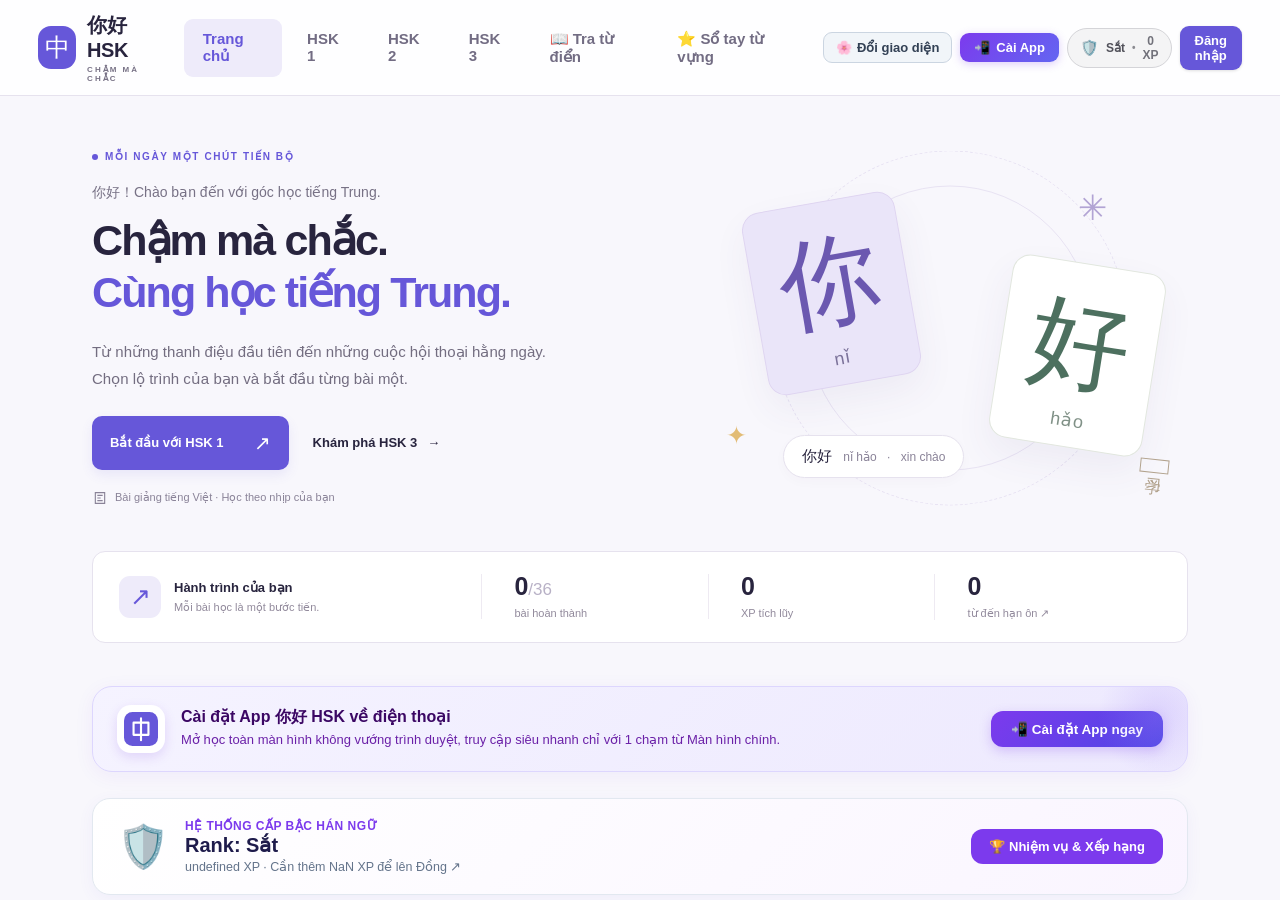
==== index.html @ b0d91645 "feat: seasonal event templates system with theme switcher and admin config" ====
<!doctype html>
<html lang="vi">
<head>
  <meta charset="utf-8">
  <meta name="viewport" content="width=device-width, initial-scale=1">
  <meta name="theme-color" content="#6657d9">
  <meta name="description" content="Góc tự học tiếng Trung với HSK 1, HSK 2 và HSK 3: bài giảng, flashcard, hội thoại, luyện tập và kiểm tra bằng tiếng Việt.">
  <meta property="og:type" content="website">
  <meta property="og:title" content="你好 HSK · Học tiếng Trung mỗi ngày">
  <meta property="og:description" content="Khóa học tiếng Trung HSK 1, HSK 2 và HSK 3: 36 bài học, flashcard SRS, hội thoại giáo trình và bài kiểm tra kèm giải thích.">
  <meta property="og:image" content="/favicon.svg">
  <meta name="twitter:card" content="summary_large_image">
  <title>你好 HSK · Học tiếng Trung mỗi ngày</title>
  <link rel="icon" href="favicon.svg" type="image/svg+xml">
  <link rel="manifest" href="manifest.json">
  <link rel="apple-touch-icon" href="favicon.svg">
  <meta name="apple-mobile-web-app-capable" content="yes">
  <meta name="apple-mobile-web-app-status-bar-style" content="black-translucent">
  <meta name="apple-mobile-web-app-title" content="你好 HSK">
  <link rel="stylesheet" href="site.css">
  <link rel="stylesheet" href="enhancements.css">
  <link rel="stylesheet" href="gamification.css">
  <link rel="stylesheet" href="speech-trainer.css">
  <link rel="stylesheet" href="typing-game.css">
  <link rel="stylesheet" href="skill-drills.css">
  <link rel="stylesheet" href="pwa-install.css">
  <link rel="stylesheet" href="theme-switcher.css">
  <script src="auth.js"></script>
  <script src="data-store.js"></script>
  <script src="theme-switcher.js"></script>
  <script src="dictionary.js"></script>
  <script src="chinese-audio.js"></script>
  <script src="hanzi-canvas.js"></script>
  <script src="gamification.js" defer></script>
  <script src="speech-trainer.js" defer></script>
  <script src="typing-game.js" defer></script>
  <script src="skill-drills.js" defer></script>
  <script src="srs-engine.js" defer></script>
  <script src="pwa-install.js" defer></script>
  <script src="learner-sync.js" defer></script>
  <script src="site.js" defer></script>
</head>
<body>
  <div id="siteAnnouncementBanner" style="background:#fef3c7; border-bottom:1px solid #fde68a; color:#92400e; font-size:13px; font-weight:600; padding:8px 16px; text-align:center;" hidden></div>
  <div class="shell">
    <header class="top">
      <a class="logo" href="#home" aria-label="你好 HSK — Trang chủ"><b lang="zh">中</b><span><strong>你好 HSK</strong><small>CHẬM MÀ CHẮC</small></span></a>
      <nav class="site-nav" id="dynamicNav" aria-label="Điều hướng chính">
        <a href="#home" data-route="home" class="active" aria-current="page">Trang chủ</a>
        <a href="#hsk1" data-route="hsk1">HSK 1</a>
        <a href="#hsk2" data-route="hsk2">HSK 2</a>
        <a href="#hsk3" data-route="hsk3">HSK 3</a>
        <a href="#dict" data-route="dict">📖 Tra từ điển</a>
        <a href="#notebook" data-route="notebook">⭐ Sổ tay</a>
        <a href="javascript:void(0)" onclick="window.HSKSpeechTrainer?.open()" title="Luyện phát âm câu mẫu bằng giọng nói AI">🎙️ Luyện nói</a>
        <a href="javascript:void(0)" onclick="window.HSKTypingGame?.open()" title="Thử thách gõ Pinyin ra chữ Hán trong 60 giây">⌨️ Gõ Pinyin</a>
        <a href="javascript:void(0)" onclick="window.HSKSkillDrills?.open()" title="Luyện theo chuyên đề ngữ pháp, bẫy thi và nghe hiểu">🎯 Chuyên đề</a>
      </nav>
      <div id="authHeaderSlot" style="display:flex; align-items:center; gap:8px;">
        <button type="button" id="themePickerBtn" class="theme-header-btn" onclick="window.HSKTheme?.openModal()" title="Đổi giao diện Mùa & Lễ hội"><span>🎨</span> <span>Đổi giao diện</span></button>
        <button type="button" id="pwaHeaderInstallBtn" class="pwa-header-btn" onclick="window.HSKPWA?.install()" title="Cài đặt App về điện thoại hoặc máy tính"><span>📲</span> <span>Cài App</span></button>
        <button type="button" id="headerRankBadge" class="header-rank-badge rank-iron" onclick="window.Gamification?.openRankModal()" title="Cấp bậc Rank & Nhiệm vụ hàng ngày">🛡️ Sắt · 0 XP</button>
        <button type="button" id="headerLoginBtn" style="background:#6657d9; color:#fff; border:0; padding:7px 14px; border-radius:9px; font-weight:700; font-size:13px; cursor:pointer;" onclick="window.HSKAuth?.openAuthModal()">Đăng nhập</button>
      </div>
    </header>
    <main class="view" id="main">
      <div id="home" class="home">
        <div class="home-inner">
          <section class="intro" aria-labelledby="homeTitle">
            <div class="intro-copy">
              <div class="eyebrow"><span></span> MỖI NGÀY MỘT CHÚT TIẾN BỘ</div>
              <p class="greeting" id="greeting">你好！Chào bạn đến với góc học tiếng Trung.</p>
              <h1 id="homeTitle">Chậm mà chắc.<br><em>Cùng học tiếng Trung.</em></h1>
              <p class="intro-description">Từ những thanh điệu đầu tiên đến những cuộc hội thoại hằng ngày. Chọn lộ trình của bạn và bắt đầu từng bài một.</p>
              <div class="intro-actions"><a class="primary-action" href="#hsk1" id="continueLink"><span id="continueText">Bắt đầu với HSK 1</span><span aria-hidden="true">↗</span></a><a class="text-action" href="#hsk3">Khám phá HSK 3 <span aria-hidden="true">→</span></a></div>
              <div class="intro-note"><svg width="16" height="16" viewBox="0 0 24 24" fill="none" stroke="currentColor" stroke-width="1.7" aria-hidden="true"><path d="M5 4h14v16H5zM8 8h8M8 12h5M8 16h8"/></svg> Bài giảng tiếng Việt · Học theo nhịp của bạn</div>
            </div>
            <div class="intro-art" aria-hidden="true">
              <span class="art-orbit orbit-one"></span><span class="art-orbit orbit-two"></span>
              <span class="art-spark spark-one">✳</span><span class="art-spark spark-two">✦</span>
              <div class="character-card card-ni"><span lang="zh">你</span><small>nǐ</small></div>
              <div class="character-card card-hao"><span lang="zh">好</span><small>hǎo</small></div>
              <div class="art-caption"><span>你好</span> nǐ hǎo <i>·</i> xin chào</div>
              <div class="art-seal" lang="zh">学习</div>
            </div>
          </section>
          <section class="journey" aria-label="Tiến độ học tập">
            <div class="journey-label"><span class="journey-icon" aria-hidden="true">↗</span><div><strong>Hành trình của bạn</strong><small>Mỗi bài học là một bước tiến.</small></div></div>
            <div class="journey-stat"><strong id="totalCompleted">0<span>/36</span></strong><small>bài hoàn thành</small></div>
            <div class="journey-stat"><strong id="totalXP">0</strong><small>XP tích lũy</small></div>
            <div class="journey-stat" style="cursor:pointer;" onclick="window.SRSEngine?.openReviewModal()" title="Bấm để mở flashcard ôn tập"><strong id="totalReview">0</strong><small>từ đến hạn ôn ↗</small></div>
          </section>
          <div class="pwa-home-banner" id="pwaHomeBanner">
            <div class="pwa-banner-left">
              <div class="pwa-app-icon">
                <img src="favicon.svg" alt="你好 HSK" width="34" height="34">
              </div>
              <div>
                <strong>Cài đặt App 你好 HSK về điện thoại</strong>
                <p>Mở học toàn màn hình không vướng trình duyệt, truy cập siêu nhanh chỉ với 1 chạm từ Màn hình chính.</p>
              </div>
            </div>
            <div class="pwa-banner-right">
              <button type="button" class="pwa-install-action-btn" onclick="window.HSKPWA?.install()">
                📲 Cài đặt App ngay
              </button>
            </div>
          </div>
          <div class="home-rank-card" onclick="window.Gamification?.openRankModal()" title="Xem chi tiết Cấp bậc Rank và Nhiệm vụ hàng ngày">
            <div style="display:flex; align-items:center; gap:16px;">
              <span id="homeRankIcon" style="font-size:42px;">🛡️</span>
              <div>
                <div style="font-size:12px; font-weight:800; color:#7c3aed; text-transform:uppercase; letter-spacing:0.5px;">HỆ THỐNG CẤP BẬC HÁN NGỮ</div>
                <strong id="homeRankName" style="font-size:20px; color:#1e1b4b; display:block;">Rank: Sắt</strong>
                <small id="homeRankSub" style="color:#64748b;">0 XP · Bấm để xem nhiệm vụ nhận thưởng và thăng hạng ↗</small>
              </div>
            </div>
            <button type="button" class="btn" style="background:#7c3aed; color:#fff; border:0; padding:10px 18px; border-radius:12px; font-weight:700; font-size:13px; white-space:nowrap;">
              🏆 Nhiệm vụ & Xếp hạng
            </button>
          </div>
          <div class="home-review-cta" id="homeReviewCTA">
            <div class="home-review-left">
              <span class="home-review-icon" aria-hidden="true">🔁</span>
              <div>
                <strong style="display:block; font-size:16px; color:#1a1e36;">Ôn tập ngắt quãng (SRS) hôm nay</strong>
                <small style="color:#626880;" id="homeReviewSubtitle">Luyện trí nhớ dài hạn với flashcard đến hạn của bạn.</small>
              </div>
            </div>
            <button type="button" class="home-review-btn" onclick="window.SRSEngine?.openReviewModal()">🎯 Bắt đầu ôn tập</button>
          </div>
          <section class="skills-hub" style="margin:24px 0 36px;">
            <div class="section-heading" style="margin-bottom:16px;">
              <div>
                <span class="section-kicker">RÈN LUYỆN ĐẶC BIỆT</span>
                <h2 style="font-size:22px; margin:4px 0 0;">Luyện kỹ năng thực chiến</h2>
              </div>
            </div>
            <div style="display:grid; grid-template-columns:repeat(auto-fit, minmax(240px, 1fr)); gap:14px;">
              <div class="drill-cat-card" onclick="window.HSKSpeechTrainer?.open()" style="border-top:4px solid #dc2626;">
                <div style="font-size:28px; margin-bottom:8px;">🎙️</div>
                <strong style="font-size:16px;">Luyện nói AI & Shadowing</strong>
                <p style="font-size:13px; color:#64748b; margin-top:4px;">Thu âm giọng nói, chấm điểm phát âm chuẩn xác từng chữ Hán và thanh điệu.</p>
                <span style="display:inline-block; margin-top:12px; font-size:12px; font-weight:800; color:#dc2626;">Bắt đầu nói →</span>
              </div>
              <div class="drill-cat-card" onclick="window.HSKTypingGame?.open()" style="border-top:4px solid #d97706;">
                <div style="font-size:28px; margin-bottom:8px;">⌨️</div>
                <strong style="font-size:16px;">Thử thách gõ Pinyin (60s)</strong>
                <p style="font-size:13px; color:#64748b; margin-top:4px;">Rèn phản xạ gõ bàn phím Hán ngữ tốc độ cao, tính WPM và chuỗi đúng.</p>
                <span style="display:inline-block; margin-top:12px; font-size:12px; font-weight:800; color:#d97706;">Chơi ngay →</span>
              </div>
              <div class="drill-cat-card" onclick="window.HSKSkillDrills?.open()" style="border-top:4px solid #2563eb;">
                <div style="font-size:28px; margin-bottom:8px;">🎯</div>
                <strong style="font-size:16px;">Luyện theo Chuyên đề HSK</strong>
                <p style="font-size:13px; color:#64748b; margin-top:4px;">Chuyên đề câu chữ 把, chữ 被, so sánh 比, phân biệt từ dễ nhầm và luyện nghe.</p>
                <span style="display:inline-block; margin-top:12px; font-size:12px; font-weight:800; color:#2563eb;">Luyện chuyên đề →</span>
              </div>
            </div>
          </section>
          <section class="courses" aria-labelledby="coursesTitle">
            <div class="section-heading"><div><span class="section-kicker">LỘ TRÌNH HỌC TẬP</span><h2 id="coursesTitle">Hôm nay, bạn muốn học gì?</h2></div><span class="course-count">3 cấp độ · 36 bài học</span></div>
            <div class="course-grid">
              <article class="course-card course-one">
                <div class="course-top"><span class="level-tag">NỀN TẢNG · BEGINNER</span><span class="course-number" aria-hidden="true">01</span></div>
                <h3>HSK 1 <span lang="zh">起步</span></h3>
                <p>Làm quen với Pinyin, thanh điệu, từ vựng cơ bản và những câu giao tiếp đầu tiên.</p>
                <div class="course-meta"><span>12 bài học</span><span>Flashcard & hội thoại</span></div>
                <div class="course-progress-label"><span id="hsk1ProgressText">0/12 bài hoàn thành</span><b id="hsk1Percent">0%</b></div>
                <div class="course-progress" role="progressbar" aria-label="Tiến độ HSK 1" aria-valuemin="0" aria-valuemax="100" aria-valuenow="0" id="hsk1Progress"><span></span></div>
                <a href="#hsk1" class="course-link"><span id="hsk1Action">Bắt đầu HSK 1</span><span aria-hidden="true">→</span></a>
                <button type="button" class="course-exam-cta" onclick="localStorage.setItem('hskOpenExam', 'hsk1'); location.hash='#hsk1';">🎓 Đề thi thử HSK 1 (20 câu · 200đ)</button>
              </article>
              <article class="course-card course-two">
                <div class="course-top"><span class="level-tag">TIẾP NỐI · ELEMENTARY</span><span class="course-number" aria-hidden="true">02</span></div>
                <h3>HSK 2 <span lang="zh">进步</span></h3>
                <p>Mở rộng cách diễn đạt, luyện ngữ pháp và tự tin hơn trong các tình huống hằng ngày.</p>
                <div class="course-meta"><span>12 bài học</span><span>Luyện tập & mini test</span></div>
                <div class="course-progress-label"><span id="hsk2ProgressText">0/12 bài hoàn thành</span><b id="hsk2Percent">0%</b></div>
                <div class="course-progress" role="progressbar" aria-label="Tiến độ HSK 2" aria-valuemin="0" aria-valuemax="100" aria-valuenow="0" id="hsk2Progress"><span></span></div>
                <a href="#hsk2" class="course-link"><span id="hsk2Action">Bắt đầu HSK 2</span><span aria-hidden="true">→</span></a>
                <button type="button" class="course-exam-cta" onclick="localStorage.setItem('hskOpenExam', 'hsk2'); location.hash='#hsk2';">🎓 Đề thi thử HSK 2 (20 câu · 200đ)</button>
              </article>
              <article class="course-card course-three">
                <div class="course-top"><span class="level-tag">MỞ RỘNG · INTERMEDIATE</span><span class="course-number" aria-hidden="true">03</span></div>
                <h3>HSK 3 <span lang="zh">成长</span></h3>
                <p>Kết nối ý tưởng, kể lại trải nghiệm và mở rộng hội thoại qua những chủ đề gần gũi trong cuộc sống.</p>
                <div class="course-meta"><span>12 bài học</span><span>Từ vựng & ngữ pháp</span></div>
                <div class="course-progress-label"><span id="hsk3ProgressText">0/12 bài hoàn thành</span><b id="hsk3Percent">0%</b></div>
                <div class="course-progress" role="progressbar" aria-label="Tiến độ HSK 3" aria-valuemin="0" aria-valuemax="100" aria-valuenow="0" id="hsk3Progress"><span></span></div>
                <a href="#hsk3" class="course-link"><span id="hsk3Action">Bắt đầu HSK 3</span><span aria-hidden="true">→</span></a>
                <button type="button" class="course-exam-cta" onclick="localStorage.setItem('hskOpenExam', 'hsk3'); location.hash='#hsk3';">🎓 Đề thi thử HSK 3 (20 câu · 300đ)</button>
              </article>
            </div>
          </section>
          <section class="method" aria-labelledby="methodTitle"><h2 id="methodTitle">Một nhịp học dễ duy trì</h2><div class="method-grid"><div><span>01</span><p><strong>Hiểu bài</strong><small>Đọc bài giảng, xem ví dụ và nghe từ vựng.</small></p></div><div><span>02</span><p><strong>Thử sức</strong><small>Lật flashcard, ghép từ và luyện hội thoại.</small></p></div><div><span>03</span><p><strong>Ghi nhớ</strong><small>Đạt từ 85% để qua bài. Ôn lại sau 1–3–7 ngày.</small></p></div></div></section>
          <footer><span><b lang="zh">你好</b> Học một chút, tiến xa hơn.</span><span data-sync-status>Đang kết nối lớp học…</span></footer>
        </div>
      </div>
      <section id="courseView" class="course-view" hidden aria-label="Nội dung khóa học">
        <iframe id="frame-hsk1" class="frame" title="HSK 1 — Bài giảng và luyện tập" hidden></iframe>
        <iframe id="frame-hsk2" class="frame" title="HSK 2 — Bài giảng và luyện tập" hidden></iframe>
        <iframe id="frame-hsk3" class="frame" title="HSK 3 — Bài giảng và luyện tập" loading="lazy" hidden></iframe>
      </section>
      <section id="dictView" class="course-view" hidden aria-label="Tra cứu từ điển"></section>
      <section id="notebookView" class="course-view" hidden aria-label="Sổ tay từ vựng"></section>
    </main>
  </div>
</body>
</html>
---- site.css ----
:root{--purple:#6657d9;--ink:#28243e;--muted:#777185;--line:#e6e2ee;--paper:#f8f7fc;--purple-light:#eeebfa;--green:#52776b;--teal:#277c89}
*{box-sizing:border-box}html,body{margin:0;height:100%;font-family:Inter,"Segoe UI",Arial,sans-serif;color:var(--ink);background:var(--paper)}body{font-size:15px}a{color:inherit;text-decoration:none}button,a{-webkit-tap-highlight-color:transparent}a:focus-visible,button:focus-visible{outline:3px solid #ada3ef;outline-offset:5px;border-radius:6px}[hidden]{display:none!important}.shell{height:100%;height:100dvh;display:flex;flex-direction:column}.top{min-height:80px;background:#ffffffed;border-bottom:1px solid var(--line);display:flex;align-items:center;gap:40px;padding:12px 38px;flex-shrink:0}.logo{display:flex;align-items:center;gap:11px}.logo>b{background:var(--purple);color:#fff;border-radius:13px;width:43px;height:43px;display:grid;place-items:center;font-size:25px;font-family:STKaiti,KaiTi,serif;font-weight:500}.logo>span{display:flex;flex-direction:column;gap:3px}.logo strong{font-size:20px;letter-spacing:-.5px}.logo small{font-size:8px;letter-spacing:2px;font-weight:700;color:var(--muted)}.site-nav{display:flex;gap:6px;margin:auto}.site-nav a{font-weight:600;color:#726c83;padding:11px 19px;border-radius:9px;transition:background .15s,color .15s}.site-nav a:hover{background:#f5f3fb;color:var(--purple)}.site-nav a.active{background:var(--purple-light);color:var(--purple)}.profile{display:flex;align-items:center;gap:8px;max-width:230px;font-size:12px;color:var(--muted)}#profileLabel{overflow:hidden;text-overflow:ellipsis;white-space:nowrap}.profile-dot{width:7px;height:7px;border-radius:50%;background:#85a696;flex-shrink:0}.view{position:relative;flex:1;min-height:0}.home{height:100%;overflow:auto}.home-inner{max-width:1160px;padding:0 32px;margin:auto}.intro{display:grid;grid-template-columns:1.25fr 1fr;gap:24px;align-items:center;padding:55px 0 45px;min-height:410px}.eyebrow{font-size:10px;color:var(--purple);font-weight:700;letter-spacing:1.6px;display:flex;align-items:center;gap:7px}.eyebrow>span{width:6px;height:6px;border-radius:100%;background:var(--purple)}.greeting{font-size:14px;color:var(--muted);margin:22px 0 12px}.intro h1{font-size:43px;font-weight:750;line-height:1.22;letter-spacing:-1.9px;margin:0 0 19px}.intro h1 em{font-style:normal;color:var(--purple)}.intro-description{color:#736d80;line-height:1.8;font-size:15px;max-width:470px;margin:0 0 24px}.intro-actions{display:flex;align-items:center;gap:24px}.primary-action{display:flex;align-items:center;gap:30px;background:var(--purple);color:white;font-size:13px;font-weight:650;padding:15px 18px;border-radius:10px;box-shadow:0 5px 12px #6657d91a;transition:background .15s,transform .15s}.primary-action:hover{background:#5849c8;transform:translateY(-1px)}.primary-action>span:last-child{font-size:20px;font-weight:400}.text-action{font-size:13px;font-weight:650;display:flex;gap:10px;align-items:center}.text-action:hover{color:var(--purple)}.intro-note{display:flex;align-items:center;gap:7px;margin-top:20px;font-size:11px;color:#8a8398}.intro-art{position:relative;height:310px;isolation:isolate}.art-orbit{position:absolute;border:1px solid #e8e3f3;border-radius:50%;z-index:-1;left:50%;top:50%;transform:translate(-50%,-50%)}.orbit-one{width:285px;height:285px}.orbit-two{width:355px;height:355px;border-style:dashed}.character-card{position:absolute;border-radius:18px;display:flex;align-items:center;justify-content:center;flex-direction:column;width:155px;height:185px;box-shadow:0 16px 36px #4d3d7a10}.character-card>span{font-family:STKaiti,KaiTi,"Noto Serif CJK SC",serif;font-size:100px;font-weight:400;line-height:1.3}.character-card small{font-size:18px;color:#7b729a;letter-spacing:1px}.card-ni{background:#eae5f9;left:9%;top:28px;transform:rotate(-10deg);color:#6b58b0;border:1px solid #dfd5f1}.card-hao{background:#fff;right:7%;top:90px;transform:rotate(9deg);color:#4d705f;border:1px solid #e2e7df}.card-hao small{color:#809187}.art-caption{position:absolute;bottom:5px;left:15%;background:#fff;border:1px solid var(--line);padding:11px 18px;border-radius:30px;font-size:12px;color:#8a8398;box-shadow:0 4px 12px #46345a06}.art-caption span{font-size:15px;color:var(--ink);margin-right:8px}.art-caption i{font-style:normal;margin:0 7px}.art-spark{position:absolute;color:#b2a4d4}.spark-one{right:17%;top:15px;font-size:35px}.spark-two{left:3%;bottom:33px;font-size:25px;color:#e2bc76}.art-seal{position:absolute;right:4%;bottom:10px;border:1px solid #b2a28d;color:#b2a28d;writing-mode:vertical-rl;font-size:16px;padding:6px 3px;font-family:STKaiti,KaiTi,serif;transform:rotate(6deg)}.journey{border:1px solid var(--line);background:#fff;border-radius:13px;display:grid;grid-template-columns:1.6fr 1fr 1fr 1fr;align-items:center;padding:22px 26px;margin-bottom:43px}.journey-label{display:flex;gap:13px;align-items:center}.journey-icon{width:42px;height:42px;display:grid;place-items:center;background:var(--purple-light);color:var(--purple);border-radius:11px;font-size:25px}.journey-label strong{display:block;font-size:13px;font-weight:700}.journey-label small{display:block;font-size:11px;color:#928a9c;margin-top:6px}.journey-stat{padding-left:32px;border-left:1px solid #eeeaf2}.journey-stat>strong{font-size:25px;font-weight:700;display:block;line-height:1}.journey-stat>strong>span{color:#b8b1c6;font-size:17px;font-weight:400}.journey-stat small{color:#928a9c;font-size:11px;display:block;margin-top:8px}.section-heading{display:flex;justify-content:space-between;align-items:end;margin-bottom:20px}.section-kicker{font-size:9px;letter-spacing:1.7px;font-weight:700;color:#9990a6}.section-heading h2{font-size:24px;font-weight:700;letter-spacing:-.65px;margin:8px 0 0}.course-count{font-size:12px;color:#8b8299}.course-grid{display:grid;grid-template-columns:repeat(3,minmax(0,1fr));gap:22px}.course-card{display:flex;flex-direction:column;min-width:0;position:relative;border:1px solid var(--line);background:#fff;border-radius:15px;padding:24px 27px;overflow:hidden}.course-top{display:flex;justify-content:space-between;align-items:center;margin-bottom:2px}.level-tag{font-size:9px;letter-spacing:1.3px;color:var(--purple);font-weight:700}.course-two .level-tag{color:var(--green)}.course-number{font-size:28px;color:#e9e4f6;letter-spacing:-1px;font-weight:750}.course-two .course-number{color:#e1ece5}.course-card h3{font-size:31px;letter-spacing:-.8px;margin:3px 0 12px}.course-card h3 span{font-size:21px;font-family:STKaiti,KaiTi,serif;font-weight:400;color:#b9b0cd;margin-left:9px}.course-two h3 span{color:#b1c2b6}.course-card>p{font-size:13px;color:#82788f;line-height:1.7;max-width:340px;min-height:44px;margin:0 0 18px}.course-meta{display:flex;flex-wrap:wrap;gap:9px 14px;margin-top:auto;font-size:10px;font-weight:600;color:#8d819f;margin-bottom:26px}.course-meta span{display:flex;align-items:center;gap:6px}.course-meta span:before{content:"";width:4px;height:4px;background:#c9bfdb;border-radius:50%}.course-progress-label{display:flex;justify-content:space-between;font-size:10px;color:#988fa5;margin-bottom:9px}.course-progress-label>b{color:var(--purple);font-weight:600}.course-two .course-progress-label>b{color:var(--green)}.course-progress{height:5px;background:#f1edf7;border-radius:8px;overflow:hidden}.course-progress span{height:100%;width:0;display:block;background:var(--purple);border-radius:8px;transition:width .2s}.course-two .course-progress{background:#edf3ee}.course-two .course-progress span{background:var(--green)}.course-link{display:flex;justify-content:space-between;align-items:center;font-size:12px;font-weight:650;color:var(--purple);background:#f2effb;border:1px solid #ebe6f7;padding:12px 14px;border-radius:8px;margin-top:22px;transition:background .15s}.course-link>span:last-child{font-size:18px}.course-link:hover{background:#e9e3f9}.course-two .course-link{background:#f0f5f1;border-color:#e3ece6;color:var(--green)}.course-two .course-link:hover{background:#e3eee7}.method{margin:40px 0 30px}.method h2{font-size:14px;font-weight:650;margin:0 0 20px}.method-grid{display:grid;grid-template-columns:repeat(3,1fr);gap:30px}.method-grid>div{display:flex;gap:12px}.method-grid>div>span{font-size:10px;width:27px;height:27px;border:1px solid #e6e1ed;border-radius:50%;display:grid;place-items:center;flex-shrink:0;color:#a599b2}.method-grid p{margin:0}.method-grid strong{font-size:12px;font-weight:650;display:block;margin:3px 0 6px}.method-grid small{font-size:11px;line-height:1.7;color:#958b9f;display:block;max-width:235px}footer{border-top:1px solid var(--line);display:flex;justify-content:space-between;gap:16px;padding:22px 0;color:#a096aa;font-size:10px}footer b{font-size:16px;font-weight:400;font-family:STKaiti,KaiTi,serif;color:#857694;margin-right:6px}.course-view{height:100%;position:relative}.frame{width:100%;height:100%;border:0;display:block;background:var(--paper)}
@media(min-width:1500px){.home-inner{max-width:1270px}.intro{padding-top:70px;padding-bottom:60px}.intro h1{font-size:48px}.intro-art{max-width:450px;width:100%;justify-self:center}.course-card{padding:28px 32px}}
@media(max-width:950px){.top{padding:12px 22px;gap:20px}.profile{display:none}.site-nav{margin-left:auto;margin-right:0}.intro h1{font-size:36px;letter-spacing:-1.3px}.intro-actions{gap:16px}.text-action{font-size:11px}.character-card{width:130px;height:165px}.character-card>span{font-size:85px}.card-ni{left:5%}.card-hao{right:1%}.intro-art{height:290px}.orbit-two{width:285px;height:285px}.orbit-one{width:225px;height:225px}.art-caption{left:7%;bottom:0}.journey{padding:21px 20px;grid-template-columns:1.6fr 1fr 1fr 1fr}.journey-stat{padding-left:20px}.journey-label small{display:none}.journey-icon{width:34px;height:34px}.journey-label{gap:9px}.home-inner{padding:0 26px}}
@media(max-width:680px){.top{min-height:72px;padding:10px 15px;gap:10px}.logo>b{width:35px;height:35px;font-size:22px;border-radius:10px}.logo{gap:7px}.logo strong{font-size:16px}.logo small{font-size:6px;letter-spacing:1.1px}.site-nav{gap:2px}.site-nav a{padding:10px 9px;font-size:11px}.home-inner{padding:0 20px}.intro{display:block;padding:34px 0 28px;min-height:0}.intro h1{font-size:35px;letter-spacing:-1.4px}.eyebrow{font-size:8px;letter-spacing:1.1px}.greeting{font-size:12px;margin:18px 0 10px}.intro-description{font-size:13px;line-height:1.8;margin-bottom:20px;max-width:410px}.intro-actions{gap:18px;flex-wrap:wrap}.primary-action{font-size:12px;padding:12px 15px;gap:18px}.text-action{font-size:11px}.intro-note{font-size:9px;margin-top:16px}.intro-art{display:none}.journey{grid-template-columns:repeat(3,1fr);padding:17px 18px;gap:19px 0;margin-bottom:30px}.journey-label{grid-column:1/-1}.journey-label strong{font-size:12px}.journey-label small{display:block;font-size:10px}.journey-icon{width:31px;height:31px;font-size:22px}.journey-stat{padding-left:20px}.journey-stat:nth-child(2){border:0;padding-left:0}.journey-stat>strong{font-size:24px}.journey-stat small{font-size:9px}.section-heading{align-items:start;gap:10px;margin-bottom:16px}.section-heading h2{font-size:21px;line-height:1.4;margin-top:6px}.section-kicker{font-size:8px}.course-count{display:none}.course-grid{grid-template-columns:1fr;gap:16px}.course-card{padding:21px 22px}.course-card>p{min-height:0}.course-meta{margin-bottom:22px}.course-link{margin-top:18px}.method{margin:28px 0}.method-grid{grid-template-columns:1fr;gap:18px}.method-grid small{max-width:none}.method h2{font-size:13px}.method-grid strong{font-size:12px}.method-grid small{font-size:11px}.method-grid>div>span{width:29px;height:29px}footer{flex-direction:column;gap:10px;font-size:9px;padding:18px 0 24px}}
@media(prefers-reduced-motion:reduce){*{scroll-behavior:auto!important;transition:none!important}}

.manage-link{font-size:11px;color:#766a8d;white-space:nowrap;padding:9px 11px;border:1px solid #e5dff0;border-radius:8px}.manage-link:hover{color:#6657d9;background:#f3effa}.top{gap:20px}.profile{max-width:170px}footer [data-sync-status]{max-width:420px;text-align:right}@media(max-width:950px){.manage-link{font-size:10px;padding:8px}.top{gap:12px}}@media(max-width:680px){.top{flex-wrap:wrap;padding-top:10px;padding-bottom:8px;min-height:100px}.site-nav{margin-left:auto}.manage-link{margin-left:auto;padding:4px 7px;font-size:9px;border-color:transparent}.top .profile{display:none}footer [data-sync-status]{text-align:left}}

/* The third course continues the same visual system in a teal tone. */
.course-three .level-tag,.course-three .course-progress-label>b{color:var(--teal)}.course-three .course-number{color:#dcecf0}.course-three h3 span{color:#98b7bf}.course-three .course-progress{background:#e9f3f5}.course-three .course-progress span{background:var(--teal)}.course-three .course-link{background:#edf7f8;border-color:#d8eaed;color:var(--teal)}.course-three .course-link:hover{background:#dceff2}
@media(min-width:681px) and (max-width:900px){.course-grid{grid-template-columns:1fr}.course-card>p{max-width:560px;min-height:0}.course-card{padding:24px 27px}}
@media(max-width:680px){.top{display:grid;grid-template-columns:minmax(0,1fr) auto;gap:8px 12px}.logo{grid-column:1;grid-row:1;min-width:0}.site-nav{grid-column:1/-1;grid-row:2;width:100%;margin:0}.site-nav a{flex:1;text-align:center;padding:9px 7px}.manage-link{grid-column:2;grid-row:1;margin:0}.course-meta{margin-top:0}}

.course-exam-cta {
  display: block;
  width: 100%;
  margin-top: 10px;
  background: #f4f2ff;
  border: 1px dashed #cfc8ff;
  color: #6657d9;
  font-size: 13px;
  font-weight: 700;
  padding: 8px 12px;
  border-radius: 10px;
  cursor: pointer;
  text-align: center;
  transition: all .2s ease;
}
.course-exam-cta:hover {
  background: #6657d9;
  color: #fff;
  border-color: #6657d9;
}
.course-three .course-exam-cta {
  background: #edf7f8;
  border-color: #bee3e8;
  color: var(--teal);
}
.course-three .course-exam-cta:hover {
  background: var(--teal);
  color: #fff;
  border-color: var(--teal);
}
---- enhancements.css ----
/* ================================================================
   你好 HSK - Enhancements & Modern UI Components
   ================================================================ */

/* Global & modal hidden rule */
.hanzi-modal-overlay[hidden],
.hanzi-modal-overlay.hidden,
.srs-modal-overlay[hidden],
.srs-modal-overlay.hidden,
[hidden] {
  display: none !important;
}

/* SRS Review Modal */
.srs-modal-overlay {
  position: fixed;
  inset: 0;
  z-index: 99999;
  background: rgba(18, 20, 36, 0.75);
  backdrop-filter: blur(8px);
  display: flex;
  align-items: center;
  justify-content: center;
  padding: 20px;
  animation: srsFadeIn 0.25s ease-out;
}
.srs-modal-card {
  width: min(560px, 100%);
  background: #ffffff;
  border-radius: 24px;
  box-shadow: 0 25px 70px rgba(0, 0, 0, 0.35);
  display: flex;
  flex-direction: column;
  overflow: hidden;
  max-height: 90vh;
}
.srs-header {
  display: flex;
  justify-content: space-between;
  align-items: flex-start;
  padding: 22px 24px 16px;
  border-bottom: 1px solid #eef0f8;
}
.srs-kicker {
  font-size: 11px;
  font-weight: 800;
  color: #6657d9;
  letter-spacing: 0.08em;
  text-transform: uppercase;
}
.srs-header h2 {
  margin: 4px 0 0;
  font-size: 20px;
  color: #1a1e36;
}
.srs-close {
  background: #f1f3f9;
  border: 0;
  width: 34px;
  height: 34px;
  border-radius: 50%;
  font-size: 16px;
  cursor: pointer;
  color: #626880;
  transition: all 0.2s;
}
.srs-close:hover {
  background: #e2e5f1;
  color: #1a1e36;
}
.srs-progress-bar {
  height: 6px;
  background: #eef0f8;
  width: 100%;
}
.srs-progress-fill {
  height: 100%;
  background: linear-gradient(90deg, #6657d9, #00b4d8);
  width: 0%;
  transition: width 0.3s ease;
}
.srs-body {
  padding: 24px;
  display: flex;
  flex-direction: column;
  align-items: center;
  overflow-y: auto;
}
.srs-card-meta {
  width: 100%;
  display: flex;
  justify-content: space-between;
  font-size: 13px;
  font-weight: 700;
  color: #7b809a;
  margin-bottom: 14px;
}
.srs-level-pill {
  background: #f0edff;
  color: #6657d9;
  padding: 3px 10px;
  border-radius: 999px;
}
.srs-flip-card {
  width: 100%;
  min-height: 250px;
  background: #fbfbfe;
  border: 2px solid #e7e9f8;
  border-radius: 20px;
  padding: 24px;
  cursor: pointer;
  text-align: center;
  display: flex;
  flex-direction: column;
  justify-content: center;
  align-items: center;
  transition: all 0.25s ease;
  user-select: none;
}
.srs-flip-card:hover {
  border-color: #6657d9;
  box-shadow: 0 10px 30px rgba(102, 87, 217, 0.1);
}
.srs-hanzi {
  font-size: 64px;
  font-family: STKaiti, KaiTi, 'KaiTi SC', serif;
  color: #1a1e36;
  line-height: 1.1;
  margin-bottom: 12px;
}
.srs-hint {
  color: #8b90a6;
  font-size: 13px;
  margin-top: 10px;
}
.srs-pinyin {
  font-size: 24px;
  font-weight: 700;
  color: #6657d9;
  margin: 6px 0;
}
.srs-hv {
  font-size: 14px;
  color: #b5830e;
  font-weight: 600;
}
.srs-meaning {
  font-size: 18px;
  color: #2b304c;
  margin-top: 6px;
  font-weight: 600;
}
.srs-audio-slot {
  margin-top: 14px;
}
.srs-actions {
  display: grid;
  grid-template-columns: repeat(3, 1fr);
  gap: 10px;
  width: 100%;
  margin-top: 20px;
}
.srs-btn {
  border: 0;
  border-radius: 14px;
  padding: 12px 10px;
  font-weight: 700;
  font-size: 15px;
  cursor: pointer;
  transition: transform 0.15s, box-shadow 0.15s;
  text-align: center;
}
.srs-btn:hover {
  transform: translateY(-2px);
}
.srs-btn small {
  display: block;
  font-size: 11px;
  font-weight: 500;
  margin-top: 4px;
  opacity: 0.85;
}
.srs-bad {
  background: #ffe6e8;
  color: #bd2739;
}
.srs-medium {
  background: #fff4d5;
  color: #946900;
}
.srs-good {
  background: #ddfaed;
  color: #0d835f;
}
.srs-complete {
  text-align: center;
  padding: 20px 10px;
}
.srs-trophy {
  font-size: 64px;
  margin-bottom: 12px;
}
.srs-complete h3 {
  font-size: 22px;
  color: #1a1e36;
  margin: 0 0 10px;
}
.srs-complete p {
  color: #626880;
  margin: 6px 0;
}

/* Hanzi Canvas Pad Modal */
.hanzi-modal-overlay {
  position: fixed;
  inset: 0;
  z-index: 99999;
  background: rgba(18, 20, 36, 0.75);
  backdrop-filter: blur(8px);
  display: flex;
  align-items: center;
  justify-content: center;
  padding: 16px;
  animation: srsFadeIn 0.2s ease-out;
}
.hanzi-modal-card {
  width: min(440px, 100%);
  background: #fff;
  border-radius: 24px;
  box-shadow: 0 25px 60px rgba(0,0,0,0.3);
  padding: 24px;
  text-align: center;
}
.hanzi-grid-box {
  width: 260px;
  height: 260px;
  margin: 12px auto 10px;
  position: relative;
  border: 3px solid #6657d9;
  border-radius: 14px;
  background: #ffffff;
  overflow: hidden;
  box-shadow: 0 4px 16px rgba(102, 87, 217, 0.12);
  /* Rice grid background */
  background-image:
    linear-gradient(to right, rgba(220, 220, 235, 0.7) 1px, transparent 1px),
    linear-gradient(to bottom, rgba(220, 220, 235, 0.7) 1px, transparent 1px),
    linear-gradient(45deg, transparent 49.5%, rgba(230, 230, 245, 0.9) 50%, transparent 50.5%),
    linear-gradient(-45deg, transparent 49.5%, rgba(230, 230, 245, 0.9) 50%, transparent 50.5%);
  background-size: 100% 100%;
}
.hanzi-canvas {
  position: absolute;
  top: 0;
  left: 0;
  width: 100%;
  height: 100%;
  cursor: crosshair;
  touch-action: none;
}
.hanzi-guide {
  position: absolute;
  inset: 0;
  display: flex;
  align-items: center;
  justify-content: center;
  font-size: 175px;
  font-family: STKaiti, KaiTi, 'KaiTi SC', serif;
  color: rgba(102, 87, 217, 0.15);
  pointer-events: none;
  line-height: 1;
  user-select: none;
  overflow: hidden;
  text-align: center;
}
.hanzi-char-chip {
  background: #f1f5f9;
  color: #475569;
  border: 1.5px solid #cbd5e1;
  border-radius: 9px;
  padding: 5px 12px;
  font-size: 13.5px;
  font-weight: 700;
  cursor: pointer;
  transition: all 0.15s ease;
}
.hanzi-char-chip:hover {
  border-color: #6657d9;
  color: #6657d9;
}
.hanzi-char-chip.active {
  background: #6657d9;
  color: #ffffff;
  border-color: #6657d9;
  box-shadow: 0 2px 6px rgba(102, 87, 217, 0.3);
}
.hanzi-toolbar {
  display: flex;
  gap: 10px;
  justify-content: center;
  margin-top: 14px;
}
.hanzi-btn {
  border: 1px solid #d9d5ff;
  background: #f5f3ff;
  color: #6657d9;
  border-radius: 10px;
  padding: 8px 14px;
  font-weight: 700;
  cursor: pointer;
}
.hanzi-btn:hover {
  background: #ece8ff;
}

/* Quick review banner on Home */
.home-review-cta {
  background: linear-gradient(135deg, #f7f5ff 0%, #edf8fc 100%);
  border: 1.5px solid #dcd4ff;
  border-radius: 18px;
  padding: 18px 22px;
  margin: 20px 0 28px;
  display: flex;
  align-items: center;
  justify-content: space-between;
  gap: 16px;
  box-shadow: 0 4px 18px rgba(102, 87, 217, 0.08);
}
.home-review-left {
  display: flex;
  align-items: center;
  gap: 14px;
}
.home-review-icon {
  font-size: 32px;
  background: #fff;
  width: 52px;
  height: 52px;
  border-radius: 16px;
  display: flex;
  align-items: center;
  justify-content: center;
  box-shadow: 0 4px 12px rgba(102, 87, 217, 0.12);
}
.home-review-btn {
  background: #6657d9;
  color: #fff;
  border: 0;
  padding: 12px 20px;
  border-radius: 12px;
  font-weight: 700;
  font-size: 15px;
  cursor: pointer;
  white-space: nowrap;
  box-shadow: 0 4px 14px rgba(102, 87, 217, 0.35);
  transition: all 0.2s;
}
.home-review-btn:hover {
  background: #5344c9;
  transform: translateY(-1px);
}

@keyframes srsFadeIn {
  from { opacity: 0; transform: scale(0.97); }
  to { opacity: 1; transform: scale(1); }
}
---- gamification.css ----
/* ==========================================================================
   Gamification, Rank System & Daily Quests Styles
   Cấp bậc: Sắt -> Đồng -> Vàng -> Bạch kim -> Kim cương -> Cao thủ -> Đại cao thủ -> Thách đấu
   ========================================================================== */

:root {
  --rank-iron: #71717a;
  --rank-bronze: #b45309;
  --rank-gold: #d97706;
  --rank-platinum: #0d9488;
  --rank-diamond: #2563eb;
  --rank-master: #7c3aed;
  --rank-grandmaster: #e11d48;
  --rank-challenger: #ea580c;
}

/* Header Rank Badge */
.header-rank-badge {
  display: inline-flex;
  align-items: center;
  gap: 7px;
  padding: 5px 12px;
  border-radius: 999px;
  font-size: 12px;
  font-weight: 800;
  cursor: pointer;
  border: 1px solid transparent;
  transition: all 0.2s ease;
  user-select: none;
  background: #f4f4f5;
  color: #3f3f46;
}

.header-rank-badge:hover {
  transform: translateY(-1px);
  box-shadow: 0 4px 12px rgba(0, 0, 0, 0.08);
}

.rank-iron { background: #f4f4f5; color: #52525b; border-color: #d4d4d8; }
.rank-bronze { background: #fef3c7; color: #92400e; border-color: #fde68a; }
.rank-gold { background: #fffbeb; color: #b45309; border-color: #fcd34d; }
.rank-platinum { background: #f0fdfa; color: #0f766e; border-color: #99f6e4; }
.rank-diamond { background: #eff6ff; color: #1d4ed8; border-color: #bfdbfe; }
.rank-master { background: #f5f3ff; color: #6d28d9; border-color: #ddd6fe; }
.rank-grandmaster { background: #fff1f2; color: #be123c; border-color: #fecdd3; }
.rank-challenger {
  background: linear-gradient(135deg, #fff7ed, #fef2f2);
  color: #c2410c;
  border-color: #fed7aa;
  box-shadow: 0 0 10px rgba(234, 88, 12, 0.2);
}

/* Rank Modal */
.rank-modal-overlay {
  position: fixed;
  inset: 0;
  background: rgba(15, 23, 42, 0.65);
  backdrop-filter: blur(4px);
  z-index: 10000;
  display: flex;
  align-items: center;
  justify-content: center;
  padding: 16px;
  animation: rankFadeIn 0.2s ease;
}

@keyframes rankFadeIn {
  from { opacity: 0; }
  to { opacity: 1; }
}

.rank-modal-card {
  background: #ffffff;
  border-radius: 24px;
  width: min(650px, 100%);
  max-height: 90vh;
  overflow-y: auto;
  box-shadow: 0 25px 60px rgba(0, 0, 0, 0.25);
  position: relative;
  display: flex;
  flex-direction: column;
}

.rank-modal-header {
  padding: 24px 28px 16px;
  border-bottom: 1px solid #f1f5f9;
  display: flex;
  align-items: center;
  justify-content: space-between;
}

.rank-modal-header h2 {
  margin: 0;
  font-size: 20px;
  font-weight: 800;
  color: #0f172a;
  display: flex;
  align-items: center;
  gap: 8px;
}

.rank-modal-close {
  background: #f1f5f9;
  border: 0;
  width: 34px;
  height: 34px;
  border-radius: 50%;
  font-size: 18px;
  color: #64748b;
  cursor: pointer;
  display: grid;
  place-items: center;
  transition: all 0.15s;
}

.rank-modal-close:hover {
  background: #e2e8f0;
  color: #0f172a;
}

.rank-modal-body {
  padding: 24px 28px;
}

/* Current Rank Spotlight */
.rank-current-spotlight {
  background: linear-gradient(135deg, #faf5ff, #f3e8ff);
  border: 2px solid #e9d5ff;
  border-radius: 20px;
  padding: 24px;
  text-align: center;
  position: relative;
  overflow: hidden;
  margin-bottom: 24px;
}

.rank-spotlight-icon {
  font-size: 54px;
  line-height: 1;
  margin-bottom: 8px;
  display: inline-block;
  animation: rankBounce 2s infinite ease-in-out;
}

@keyframes rankBounce {
  0%, 100% { transform: translateY(0); }
  50% { transform: translateY(-4px); }
}

.rank-spotlight-name {
  font-size: 24px;
  font-weight: 900;
  color: #581c87;
  letter-spacing: 0.5px;
}

.rank-spotlight-xp {
  font-size: 15px;
  color: #7e22ce;
  font-weight: 700;
  margin: 4px 0 16px;
}

.rank-progress-container {
  background: rgba(255, 255, 255, 0.7);
  border-radius: 999px;
  height: 12px;
  padding: 2px;
  box-shadow: inset 0 2px 4px rgba(0, 0, 0, 0.05);
  margin-bottom: 8px;
}

.rank-progress-bar {
  height: 100%;
  border-radius: 999px;
  background: linear-gradient(90deg, #7c3aed, #a855f7);
  transition: width 0.5s ease;
}

.rank-progress-label {
  display: flex;
  justify-content: space-between;
  font-size: 12px;
  color: #6b21a8;
  font-weight: 600;
}

/* Rank Tier Grid */
.rank-tiers-title {
  font-size: 15px;
  font-weight: 800;
  color: #1e293b;
  margin: 24px 0 12px;
  display: flex;
  align-items: center;
  gap: 6px;
}

.rank-tier-list {
  display: grid;
  grid-template-columns: repeat(2, 1fr);
  gap: 10px;
  margin-bottom: 24px;
}

@media (max-width: 560px) {
  .rank-tier-list {
    grid-template-columns: 1fr;
  }
}

.rank-tier-card {
  border: 1px solid #e2e8f0;
  border-radius: 14px;
  padding: 12px 14px;
  display: flex;
  align-items: center;
  gap: 12px;
  background: #fff;
  transition: all 0.2s;
}

.rank-tier-card.unlocked {
  border-color: #cbd5e1;
  box-shadow: 0 2px 6px rgba(0, 0, 0, 0.04);
}

.rank-tier-card.active {
  border-width: 2px;
  border-color: #7c3aed;
  background: #fbf9ff;
}

.rank-tier-card.locked {
  opacity: 0.55;
  background: #f8fafc;
}

.rank-tier-icon {
  font-size: 26px;
  flex-shrink: 0;
}

.rank-tier-info {
  flex: 1;
  min-width: 0;
}

.rank-tier-info strong {
  display: block;
  font-size: 14px;
  color: #0f172a;
}

.rank-tier-info small {
  font-size: 11px;
  color: #64748b;
}

/* Daily Quests Section */
.quests-container {
  background: #f8fafc;
  border: 1px solid #e2e8f0;
  border-radius: 16px;
  padding: 18px;
}

.quest-item {
  background: #ffffff;
  border: 1px solid #e2e8f0;
  border-radius: 12px;
  padding: 12px 16px;
  margin-bottom: 10px;
  display: flex;
  align-items: center;
  justify-content: space-between;
  gap: 12px;
  transition: all 0.2s;
}

.quest-item:last-child {
  margin-bottom: 0;
}

.quest-item.completed {
  background: #f0fdf4;
  border-color: #bbf7d0;
}

.quest-left {
  display: flex;
  align-items: center;
  gap: 12px;
}

.quest-icon {
  font-size: 24px;
}

.quest-title {
  font-size: 14px;
  font-weight: 700;
  color: #1e293b;
}

.quest-desc {
  font-size: 12px;
  color: #64748b;
  margin-top: 2px;
}

.quest-reward {
  font-size: 12px;
  font-weight: 800;
  color: #15803d;
  background: #dcfce7;
  padding: 4px 10px;
  border-radius: 999px;
  white-space: nowrap;
}

.quest-status-btn {
  border: 0;
  background: #6657d9;
  color: #fff;
  font-size: 12px;
  font-weight: 700;
  padding: 6px 14px;
  border-radius: 8px;
  cursor: pointer;
  white-space: nowrap;
}

.quest-status-btn:hover {
  background: #5849c8;
}

.quest-done-tag {
  color: #16a34a;
  font-size: 13px;
  font-weight: 800;
  display: inline-flex;
  align-items: center;
  gap: 4px;
}

/* Home Rank Card */
.home-rank-card {
  border: 1px solid #e2e8f0;
  background: linear-gradient(135deg, #ffffff, #faf5ff);
  border-radius: 18px;
  padding: 20px 24px;
  display: flex;
  align-items: center;
  justify-content: space-between;
  gap: 20px;
  margin: 20px 0 32px;
  cursor: pointer;
  transition: all 0.2s ease;
  box-shadow: 0 4px 16px rgba(102, 87, 217, 0.06);
}

.home-rank-card:hover {
  transform: translateY(-2px);
  border-color: #d8b4fe;
  box-shadow: 0 8px 24px rgba(102, 87, 217, 0.12);
}

@media (max-width: 680px) {
  .home-rank-card {
    flex-direction: column;
    align-items: flex-start;
  }
}
---- speech-trainer.css ----
/* ==========================================================================
   AI Speech Recognition & Pronunciation Shadowing Trainer Styles
   ========================================================================== */

.speech-modal-overlay {
  position: fixed;
  inset: 0;
  background: rgba(15, 23, 42, 0.7);
  backdrop-filter: blur(5px);
  z-index: 10000;
  display: flex;
  align-items: center;
  justify-content: center;
  padding: 16px;
  animation: speechFadeIn 0.2s ease;
}

@keyframes speechFadeIn {
  from { opacity: 0; }
  to { opacity: 1; }
}

.speech-modal-card {
  background: #ffffff;
  border-radius: 24px;
  width: min(720px, 100%);
  max-height: 92vh;
  overflow-y: auto;
  box-shadow: 0 25px 60px rgba(0, 0, 0, 0.28);
  position: relative;
  display: flex;
  flex-direction: column;
}

.speech-modal-header {
  padding: 20px 28px;
  border-bottom: 1px solid #f1f5f9;
  display: flex;
  align-items: center;
  justify-content: space-between;
}

.speech-modal-header h2 {
  margin: 0;
  font-size: 20px;
  font-weight: 800;
  color: #0f172a;
  display: flex;
  align-items: center;
  gap: 8px;
}

.speech-level-selector {
  display: flex;
  gap: 8px;
  padding: 16px 28px 0;
  flex-wrap: wrap;
}

.speech-lvl-btn {
  border: 1px solid #e2e8f0;
  background: #f8fafc;
  color: #475569;
  padding: 8px 16px;
  border-radius: 10px;
  font-size: 13px;
  font-weight: 700;
  cursor: pointer;
  transition: all 0.2s;
}

.speech-lvl-btn.active {
  background: #6657d9;
  color: #ffffff;
  border-color: #6657d9;
  box-shadow: 0 4px 12px rgba(102, 87, 217, 0.25);
}

.speech-modal-body {
  padding: 20px 28px 28px;
}

/* Target Sentence Display */
.speech-target-box {
  background: #faf5ff;
  border: 2px solid #ede9fe;
  border-radius: 20px;
  padding: 28px 24px;
  text-align: center;
  margin-bottom: 24px;
  position: relative;
}

.speech-target-hanzi {
  font-family: STKaiti, KaiTi, 'KaiTi SC', serif;
  font-size: 38px;
  color: #1e1b4b;
  margin-bottom: 8px;
  line-height: 1.3;
}

.speech-target-pinyin {
  font-size: 18px;
  font-weight: 700;
  color: #6657d9;
  margin-bottom: 6px;
}

.speech-target-vi {
  font-size: 15px;
  color: #64748b;
}

/* Action Controls (Audio & Mic) */
.speech-actions {
  display: flex;
  justify-content: center;
  align-items: center;
  gap: 16px;
  margin-bottom: 24px;
}

.speech-btn-listen {
  background: #f1f5f9;
  color: #334155;
  border: 1px solid #cbd5e1;
  padding: 12px 20px;
  border-radius: 14px;
  font-size: 14px;
  font-weight: 700;
  cursor: pointer;
  display: inline-flex;
  align-items: center;
  gap: 8px;
  transition: all 0.2s;
}

.speech-btn-listen:hover {
  background: #e2e8f0;
}

.speech-btn-mic {
  background: #dc2626;
  color: #ffffff;
  border: 0;
  width: 64px;
  height: 64px;
  border-radius: 50%;
  font-size: 26px;
  cursor: pointer;
  display: grid;
  place-items: center;
  box-shadow: 0 6px 20px rgba(220, 38, 38, 0.35);
  transition: all 0.2s ease;
  position: relative;
}

.speech-btn-mic:hover {
  transform: scale(1.06);
}

.speech-btn-mic.recording {
  animation: speechPulse 1.2s infinite ease-in-out;
  background: #ef4444;
}

@keyframes speechPulse {
  0%, 100% {
    box-shadow: 0 0 0 0 rgba(239, 68, 68, 0.7);
  }
  50% {
    box-shadow: 0 0 0 16px rgba(239, 68, 68, 0);
  }
}

.speech-btn-next {
  background: #6657d9;
  color: #ffffff;
  border: 0;
  padding: 12px 20px;
  border-radius: 14px;
  font-size: 14px;
  font-weight: 700;
  cursor: pointer;
  display: inline-flex;
  align-items: center;
  gap: 8px;
  transition: all 0.2s;
}

.speech-btn-next:hover {
  background: #5849c8;
}

/* Evaluation Card */
.speech-eval-card {
  border: 1px solid #e2e8f0;
  border-radius: 16px;
  padding: 20px;
  background: #ffffff;
}

.speech-eval-header {
  display: flex;
  justify-content: space-between;
  align-items: center;
  margin-bottom: 12px;
}

.speech-score-badge {
  font-size: 18px;
  font-weight: 900;
  padding: 6px 14px;
  border-radius: 999px;
  display: inline-flex;
  align-items: center;
  gap: 6px;
}

.speech-score-high { background: #dcfce7; color: #15803d; }
.speech-score-mid { background: #fef9c3; color: #854d0e; }
.speech-score-low { background: #fee2e2; color: #b91c1c; }

.speech-transcript-box {
  background: #f8fafc;
  border-radius: 12px;
  padding: 14px 16px;
  margin: 12px 0;
  font-size: 16px;
  line-height: 1.6;
}

.speech-char-match {
  color: #16a34a;
  font-weight: 800;
  border-bottom: 2px solid #86efac;
}

.speech-char-miss {
  color: #dc2626;
  font-weight: 800;
  background: #fee2e2;
  border-radius: 4px;
  padding: 0 2px;
}

.speech-feedback-text {
  font-size: 14px;
  font-weight: 600;
  color: #334155;
  margin-top: 8px;
}
---- typing-game.css ----
/* ==========================================================================
   Pinyin Typing Challenge Game Styles
   ========================================================================== */

.typing-modal-overlay {
  position: fixed;
  inset: 0;
  background: rgba(15, 23, 42, 0.72);
  backdrop-filter: blur(5px);
  z-index: 10000;
  display: flex;
  align-items: center;
  justify-content: center;
  padding: 16px;
  animation: typingFadeIn 0.2s ease;
}

@keyframes typingFadeIn {
  from { opacity: 0; }
  to { opacity: 1; }
}

.typing-modal-card {
  background: #ffffff;
  border-radius: 24px;
  width: min(680px, 100%);
  max-height: 92vh;
  overflow-y: auto;
  box-shadow: 0 25px 60px rgba(0, 0, 0, 0.28);
  position: relative;
  display: flex;
  flex-direction: column;
}

.typing-modal-header {
  padding: 20px 28px;
  border-bottom: 1px solid #f1f5f9;
  display: flex;
  align-items: center;
  justify-content: space-between;
}

.typing-modal-header h2 {
  margin: 0;
  font-size: 20px;
  font-weight: 800;
  color: #0f172a;
  display: flex;
  align-items: center;
  gap: 8px;
}

.typing-stats-bar {
  display: grid;
  grid-template-columns: repeat(4, 1fr);
  gap: 12px;
  padding: 16px 28px 0;
}

.typing-stat-item {
  background: #f8fafc;
  border: 1px solid #e2e8f0;
  border-radius: 12px;
  padding: 10px 12px;
  text-align: center;
}

.typing-stat-item small {
  display: block;
  font-size: 11px;
  font-weight: 700;
  color: #64748b;
  text-transform: uppercase;
}

.typing-stat-item strong {
  display: block;
  font-size: 22px;
  font-weight: 900;
  color: #0f172a;
  margin-top: 2px;
}

.typing-modal-body {
  padding: 24px 28px;
}

/* Question Prompt */
.typing-prompt-box {
  background: #f1f5f9;
  border-radius: 20px;
  padding: 28px 20px;
  text-align: center;
  margin-bottom: 24px;
  position: relative;
  border: 2px dashed #cbd5e1;
}

.typing-target-meaning {
  font-size: 22px;
  font-weight: 800;
  color: #1e293b;
  margin-bottom: 6px;
}

.typing-target-hint {
  font-size: 14px;
  color: #6657d9;
  font-weight: 700;
}

.typing-target-hanzi-reveal {
  font-family: STKaiti, KaiTi, serif;
  font-size: 40px;
  color: #6657d9;
  margin-top: 8px;
}

/* Input Area */
.typing-input-wrapper {
  position: relative;
  margin-bottom: 20px;
}

.typing-input {
  width: 100%;
  padding: 16px 20px;
  font-size: 20px;
  border: 2px solid #cbd5e1;
  border-radius: 14px;
  outline: none;
  text-align: center;
  font-weight: 700;
  color: #1e293b;
  transition: all 0.2s;
  background: #ffffff;
}

.typing-input:focus {
  border-color: #6657d9;
  box-shadow: 0 0 0 4px rgba(102, 87, 217, 0.15);
}

/* Candidate Suggestions (IME Mode) */
.typing-candidates {
  display: flex;
  gap: 8px;
  justify-content: center;
  flex-wrap: wrap;
  margin-top: 10px;
  min-height: 38px;
}

.typing-candidate-btn {
  background: #f8fafc;
  border: 1px solid #cbd5e1;
  padding: 6px 14px;
  border-radius: 8px;
  font-size: 16px;
  font-family: STKaiti, KaiTi, serif;
  cursor: pointer;
  transition: all 0.15s;
}

.typing-candidate-btn:hover, .typing-candidate-btn.highlight {
  background: #6657d9;
  color: #ffffff;
  border-color: #6657d9;
  transform: translateY(-1px);
}

/* Game Over Card */
.typing-result-card {
  text-align: center;
  padding: 20px 0;
}

.typing-result-score {
  font-size: 48px;
  font-weight: 900;
  color: #6657d9;
  margin: 10px 0;
}

.typing-result-badge {
  display: inline-block;
  background: #fef3c7;
  color: #92400e;
  font-size: 14px;
  font-weight: 800;
  padding: 6px 16px;
  border-radius: 999px;
  margin-bottom: 16px;
}
---- skill-drills.css ----
/* ==========================================================================
   Skill Drills (Luyện Thi Theo Chuyên Đề & Dạng Bài) Styles
   ========================================================================== */

.drill-modal-overlay {
  position: fixed;
  inset: 0;
  background: rgba(15, 23, 42, 0.72);
  backdrop-filter: blur(5px);
  z-index: 10000;
  display: flex;
  align-items: center;
  justify-content: center;
  padding: 16px;
  animation: drillFadeIn 0.2s ease;
}

@keyframes drillFadeIn {
  from { opacity: 0; }
  to { opacity: 1; }
}

.drill-modal-card {
  background: #ffffff;
  border-radius: 24px;
  width: min(720px, 100%);
  max-height: 92vh;
  overflow-y: auto;
  box-shadow: 0 25px 60px rgba(0, 0, 0, 0.28);
  position: relative;
  display: flex;
  flex-direction: column;
}

.drill-modal-header {
  padding: 20px 28px;
  border-bottom: 1px solid #f1f5f9;
  display: flex;
  align-items: center;
  justify-content: space-between;
}

.drill-modal-header h2 {
  margin: 0;
  font-size: 20px;
  font-weight: 800;
  color: #0f172a;
  display: flex;
  align-items: center;
  gap: 8px;
}

/* Category Grid */
.drill-category-grid {
  display: grid;
  grid-template-columns: repeat(2, 1fr);
  gap: 14px;
  padding: 24px 28px;
}

@media (max-width: 560px) {
  .drill-category-grid {
    grid-template-columns: 1fr;
  }
}

.drill-cat-card {
  border: 1px solid #e2e8f0;
  border-radius: 16px;
  padding: 20px;
  cursor: pointer;
  background: #ffffff;
  transition: all 0.2s ease;
  text-align: left;
}

.drill-cat-card:hover {
  transform: translateY(-2px);
  border-color: #6657d9;
  box-shadow: 0 8px 24px rgba(102, 87, 217, 0.1);
}

.drill-cat-icon {
  font-size: 32px;
  margin-bottom: 10px;
}

.drill-cat-card strong {
  display: block;
  font-size: 16px;
  color: #0f172a;
  margin-bottom: 4px;
}

.drill-cat-card p {
  margin: 0;
  font-size: 13px;
  color: #64748b;
  line-height: 1.5;
}

/* Question Area */
.drill-question-container {
  padding: 20px 28px 28px;
}

.drill-progress-bar-wrap {
  height: 6px;
  background: #f1f5f9;
  border-radius: 999px;
  overflow: hidden;
  margin-bottom: 20px;
}

.drill-progress-bar-fill {
  height: 100%;
  background: #6657d9;
  border-radius: 999px;
  transition: width 0.3s ease;
}

.drill-q-card {
  background: #f8fafc;
  border: 1px solid #e2e8f0;
  border-radius: 18px;
  padding: 24px;
  margin-bottom: 20px;
}

.drill-q-prompt {
  font-size: 17px;
  font-weight: 700;
  color: #1e293b;
  margin-bottom: 16px;
  line-height: 1.6;
}

.drill-q-prompt b {
  color: #6657d9;
  font-family: STKaiti, KaiTi, serif;
  font-size: 22px;
}

.drill-options-list {
  display: flex;
  flex-direction: column;
  gap: 10px;
}

.drill-opt-btn {
  background: #ffffff;
  border: 1px solid #cbd5e1;
  border-radius: 12px;
  padding: 12px 18px;
  font-size: 15px;
  font-weight: 600;
  color: #1e293b;
  cursor: pointer;
  text-align: left;
  transition: all 0.15s;
  display: flex;
  align-items: center;
  justify-content: space-between;
}

.drill-opt-btn:hover:not(:disabled) {
  border-color: #6657d9;
  background: #faf5ff;
}

.drill-opt-btn.correct {
  background: #dcfce7 !important;
  border-color: #22c55e !important;
  color: #15803d !important;
  font-weight: 800;
}

.drill-opt-btn.wrong {
  background: #fee2e2 !important;
  border-color: #ef4444 !important;
  color: #b91c1c !important;
  text-decoration: line-through;
}

.drill-explanation-box {
  background: #eff6ff;
  border: 1px solid #bfdbfe;
  border-radius: 12px;
  padding: 14px 18px;
  margin-top: 16px;
  font-size: 13.5px;
  line-height: 1.6;
  color: #1e3a8a;
}

.drill-explanation-box b {
  color: #1d4ed8;
}
---- pwa-install.css ----
/* ================================================================
   PWA Installation & Mobile App Enhancements
   ================================================================ */

.pwa-header-btn {
  background: linear-gradient(135deg, #7c3aed, #6366f1);
  color: #ffffff !important;
  border: 0;
  padding: 7px 14px;
  border-radius: 9px;
  font-weight: 700;
  font-size: 13px;
  display: inline-flex;
  align-items: center;
  gap: 6px;
  cursor: pointer;
  box-shadow: 0 2px 8px rgba(124, 58, 237, 0.25);
  transition: transform 0.15s ease, box-shadow 0.15s ease;
  white-space: nowrap;
}
.pwa-header-btn:hover {
  transform: translateY(-1px);
  box-shadow: 0 4px 14px rgba(124, 58, 237, 0.35);
}
.pwa-header-btn:active {
  transform: translateY(0);
}

/* Home Banner */
.pwa-home-banner {
  background: linear-gradient(135deg, #f5f3ff 0%, #ede9fe 100%);
  border: 1.5px solid #ddd6fe;
  border-radius: 20px;
  padding: 18px 24px;
  display: flex;
  align-items: center;
  justify-content: space-between;
  gap: 20px;
  margin: 20px 0 26px;
  box-shadow: 0 4px 20px rgba(109, 40, 217, 0.06);
  position: relative;
  overflow: hidden;
}
.pwa-home-banner::after {
  content: '';
  position: absolute;
  right: -30px;
  top: -30px;
  width: 120px;
  height: 120px;
  background: radial-gradient(circle, rgba(167, 139, 250, 0.25) 0%, transparent 70%);
  pointer-events: none;
}
.pwa-banner-left {
  display: flex;
  align-items: center;
  gap: 16px;
}
.pwa-app-icon {
  width: 48px;
  height: 48px;
  border-radius: 14px;
  background: #ffffff;
  display: flex;
  align-items: center;
  justify-content: center;
  box-shadow: 0 4px 12px rgba(109, 40, 217, 0.15);
  flex-shrink: 0;
}
.pwa-banner-left strong {
  display: block;
  font-size: 16px;
  color: #3b0764;
  margin-bottom: 3px;
}
.pwa-banner-left p {
  margin: 0;
  font-size: 13px;
  color: #6b21a8;
  line-height: 1.45;
}
.pwa-install-action-btn {
  background: linear-gradient(135deg, #7c3aed, #4f46e5);
  color: #ffffff;
  border: 0;
  padding: 10px 20px;
  border-radius: 12px;
  font-weight: 700;
  font-size: 13.5px;
  cursor: pointer;
  white-space: nowrap;
  box-shadow: 0 4px 12px rgba(124, 58, 237, 0.25);
  transition: transform 0.15s, box-shadow 0.15s;
}
.pwa-install-action-btn:hover {
  transform: translateY(-1px);
  box-shadow: 0 6px 16px rgba(124, 58, 237, 0.35);
}

/* Modal Guide */
.pwa-modal-overlay {
  position: fixed;
  inset: 0;
  z-index: 100000;
  background: rgba(15, 23, 42, 0.7);
  backdrop-filter: blur(6px);
  display: flex;
  align-items: center;
  justify-content: center;
  padding: 16px;
  animation: pwaFadeIn 0.2s ease-out;
}
.pwa-modal-overlay[hidden],
.pwa-modal-overlay.hidden {
  display: none !important;
}

.pwa-modal-card {
  width: min(480px, 100%);
  background: #ffffff;
  border-radius: 24px;
  box-shadow: 0 25px 60px rgba(0,0,0,0.3);
  padding: 24px;
  position: relative;
  max-height: 90vh;
  overflow-y: auto;
}
.pwa-modal-header {
  display: flex;
  justify-content: space-between;
  align-items: center;
  margin-bottom: 16px;
}
.pwa-modal-title {
  font-size: 19px;
  font-weight: 800;
  color: #1e1b4b;
  margin: 0;
}
.pwa-close-btn {
  background: #f1f5f9;
  border: 0;
  width: 32px;
  height: 32px;
  border-radius: 50%;
  font-size: 16px;
  color: #64748b;
  cursor: pointer;
  display: grid;
  place-items: center;
  transition: background 0.15s;
}
.pwa-close-btn:hover {
  background: #e2e8f0;
  color: #0f172a;
}

/* Tabs */
.pwa-os-tabs {
  display: flex;
  gap: 6px;
  background: #f1f5f9;
  padding: 4px;
  border-radius: 12px;
  margin-bottom: 20px;
}
.pwa-os-tab {
  flex: 1;
  border: 0;
  background: transparent;
  padding: 8px 12px;
  border-radius: 9px;
  font-weight: 700;
  font-size: 12.5px;
  color: #64748b;
  cursor: pointer;
  transition: all 0.15s;
  text-align: center;
}
.pwa-os-tab.active {
  background: #ffffff;
  color: #7c3aed;
  box-shadow: 0 2px 6px rgba(0,0,0,0.06);
}

/* Steps */
.pwa-step-item {
  display: flex;
  gap: 14px;
  margin-bottom: 16px;
  align-items: flex-start;
}
.pwa-step-num {
  width: 28px;
  height: 28px;
  border-radius: 50%;
  background: #ede9fe;
  color: #7c3aed;
  font-weight: 800;
  font-size: 13px;
  display: grid;
  place-items: center;
  flex-shrink: 0;
  margin-top: 2px;
}
.pwa-step-text {
  font-size: 14px;
  color: #334155;
  line-height: 1.5;
}
.pwa-step-text strong {
  color: #1e1b4b;
}
.pwa-step-highlight {
  display: inline-block;
  background: #f1f5f9;
  border: 1px solid #cbd5e1;
  padding: 2px 8px;
  border-radius: 6px;
  font-weight: 700;
  color: #475569;
  font-size: 13px;
  margin: 2px 0;
}

.pwa-benefit-box {
  background: #f0fdf4;
  border: 1px solid #bbf7d0;
  border-radius: 14px;
  padding: 12px 16px;
  margin-top: 18px;
  font-size: 13px;
  color: #166534;
  line-height: 1.5;
}

@keyframes pwaFadeIn {
  from { opacity: 0; transform: scale(0.97); }
  to { opacity: 1; transform: scale(1); }
}

@media (max-width: 640px) {
  .pwa-home-banner {
    flex-direction: column;
    align-items: flex-start;
    padding: 16px;
  }
  .pwa-install-action-btn {
    width: 100%;
    text-align: center;
  }
  .pwa-banner-right {
    width: 100%;
  }
}
---- theme-switcher.css ----
/* ================================================================
   THEME & SEASONAL EVENT TEMPLATES
   Hỗ trợ 5 chủ đề: Mặc định, Halloween, Tết Nguyên Đán, Trung Thu, Tình Yêu
   ================================================================ */

/* --- 1. Theme Variables & Styles --- */

/* 🎃 THEME: HALLOWEEN */
[data-theme="halloween"] {
  --purple: #ea580c !important;
  --purple-light: #ffedd5 !important;
  --paper: #1c1917 !important;
  --ink: #fafaf9 !important;
  --muted: #a8a29e !important;
  --line: #292524 !important;
  --green: #84cc16 !important;
  --p: #ea580c !important;
  --p2: #451a03 !important;
  --bg: #1c1917 !important;
  --mut: #a8a29e !important;
}
[data-theme="halloween"] .top {
  background: rgba(28, 25, 23, 0.92) !important;
  border-bottom-color: #292524 !important;
}
[data-theme="halloween"] .site-nav a {
  color: #a8a29e !important;
}
[data-theme="halloween"] .site-nav a:hover {
  background: #292524 !important;
  color: #fb923c !important;
}
[data-theme="halloween"] .site-nav a.active {
  background: #451a03 !important;
  color: #fb923c !important;
}
[data-theme="halloween"] .character-card,
[data-theme="halloween"] .journey,
[data-theme="halloween"] .course-card,
[data-theme="halloween"] .art-caption {
  background: #292524 !important;
  border-color: #44403c !important;
  color: #fafaf9 !important;
}
[data-theme="halloween"] .card-ni {
  background: #451a03 !important;
  color: #fb923c !important;
  border-color: #7c2d12 !important;
}
[data-theme="halloween"] .card-hao {
  background: #3b0764 !important;
  color: #d8b4fe !important;
  border-color: #581c87 !important;
}
[data-theme="halloween"] .home-rank-card {
  background: linear-gradient(135deg, #451a03 0%, #292524 100%) !important;
  border-color: #ea580c !important;
}
[data-theme="halloween"] .home-rank-card strong {
  color: #fed7aa !important;
}
[data-theme="halloween"] .home-review-cta {
  background: #292524 !important;
  border-color: #44403c !important;
}
[data-theme="halloween"] .home-review-cta strong {
  color: #f5f5f4 !important;
}
[data-theme="halloween"] .drill-cat-card {
  background: #292524 !important;
  border-color: #44403c !important;
  color: #fafaf9 !important;
}

/* 🧧 THEME: TẾT NGUYÊN ĐÁN (XUÂN TIẾT - 春节) */
[data-theme="tet"] {
  --purple: #dc2626 !important;
  --purple-light: #fee2e2 !important;
  --paper: #fffbf5 !important;
  --ink: #450a0a !important;
  --muted: #991b1b !important;
  --line: #fecaca !important;
  --green: #15803d !important;
  --p: #dc2626 !important;
  --p2: #fee2e2 !important;
  --bg: #fffbf5 !important;
  --mut: #991b1b !important;
}
[data-theme="tet"] .top {
  background: rgba(255, 251, 245, 0.95) !important;
  border-bottom: 2px solid #f87171 !important;
}
[data-theme="tet"] .logo>b {
  background: linear-gradient(135deg, #dc2626, #b91c1c) !important;
  box-shadow: 0 4px 12px rgba(220, 38, 38, 0.3) !important;
}
[data-theme="tet"] .site-nav a:hover {
  background: #fee2e2 !important;
  color: #b91c1c !important;
}
[data-theme="tet"] .site-nav a.active {
  background: #fecaca !important;
  color: #991b1b !important;
}
[data-theme="tet"] .character-card {
  border-color: #fca5a5 !important;
}
[data-theme="tet"] .card-ni {
  background: #fef2f2 !important;
  color: #dc2626 !important;
}
[data-theme="tet"] .card-hao {
  background: #fffbeb !important;
  color: #b45309 !important;
  border-color: #fde68a !important;
}
[data-theme="tet"] .home-rank-card {
  background: linear-gradient(135deg, #fef2f2 0%, #fff7ed 100%) !important;
  border-color: #f87171 !important;
}
[data-theme="tet"] .primary-action {
  background: linear-gradient(135deg, #dc2626, #ea580c) !important;
  box-shadow: 0 5px 15px rgba(220, 38, 38, 0.3) !important;
}

/* 🥮 THEME: TRUNG THU (TRUNG THU TIẾT - 中秋节) */
[data-theme="midautumn"] {
  --purple: #0284c7 !important;
  --purple-light: #e0f2fe !important;
  --paper: #f8fafc !important;
  --ink: #0f172a !important;
  --muted: #475569 !important;
  --line: #cbd5e1 !important;
  --green: #0d9488 !important;
  --p: #0284c7 !important;
  --p2: #e0f2fe !important;
  --bg: #f8fafc !important;
  --mut: #475569 !important;
}
[data-theme="midautumn"] .top {
  background: rgba(248, 250, 252, 0.95) !important;
  border-bottom: 2px solid #bae6fd !important;
}
[data-theme="midautumn"] .logo>b {
  background: linear-gradient(135deg, #0284c7, #0369a1) !important;
}
[data-theme="midautumn"] .site-nav a.active {
  background: #e0f2fe !important;
  color: #0369a1 !important;
}
[data-theme="midautumn"] .card-ni {
  background: #fef9c3 !important;
  color: #a16207 !important;
  border-color: #fde047 !important;
}
[data-theme="midautumn"] .card-hao {
  background: #e0f2fe !important;
  color: #0284c7 !important;
  border-color: #7dd3fc !important;
}
[data-theme="midautumn"] .home-rank-card {
  background: linear-gradient(135deg, #e0f2fe 0%, #fef9c3 100%) !important;
  border-color: #38bdf8 !important;
}

/* 💖 THEME: TÌNH YÊU / VALENTINE / THẤT TỊCH (QIXI - 七夕) */
[data-theme="love"] {
  --purple: #e11d48 !important;
  --purple-light: #ffe4e6 !important;
  --paper: #fff5f6 !important;
  --ink: #4c0519 !important;
  --muted: #9f1239 !important;
  --line: #fecdd3 !important;
  --green: #059669 !important;
  --p: #e11d48 !important;
  --p2: #ffe4e6 !important;
  --bg: #fff5f6 !important;
  --mut: #9f1239 !important;
}
[data-theme="love"] .top {
  background: rgba(255, 245, 246, 0.95) !important;
  border-bottom: 2px solid #fda4af !important;
}
[data-theme="love"] .logo>b {
  background: linear-gradient(135deg, #e11d48, #db2777) !important;
  box-shadow: 0 4px 12px rgba(225, 29, 72, 0.25) !important;
}
[data-theme="love"] .site-nav a.active {
  background: #ffe4e6 !important;
  color: #be123c !important;
}
[data-theme="love"] .card-ni {
  background: #ffe4e6 !important;
  color: #e11d48 !important;
  border-color: #fbcfe8 !important;
}
[data-theme="love"] .card-hao {
  background: #fdf2f8 !important;
  color: #db2777 !important;
  border-color: #f472b6 !important;
}
[data-theme="love"] .home-rank-card {
  background: linear-gradient(135deg, #ffe4e6 0%, #fdf2f8 100%) !important;
  border-color: #fb7185 !important;
}
[data-theme="love"] .primary-action {
  background: linear-gradient(135deg, #e11d48, #f43f5e) !important;
  box-shadow: 0 5px 15px rgba(225, 29, 72, 0.3) !important;
}

/* --- 2. Header Theme Button --- */
.theme-header-btn {
  background: #f1f5f9;
  color: #334155;
  border: 1px solid #cbd5e1;
  padding: 7px 12px;
  border-radius: 9px;
  font-size: 13px;
  font-weight: 700;
  display: inline-flex;
  align-items: center;
  gap: 5px;
  cursor: pointer;
  transition: all 0.15s ease;
  white-space: nowrap;
}
.theme-header-btn:hover {
  background: #e2e8f0;
  border-color: #94a3b8;
  transform: translateY(-1px);
}
[data-theme="halloween"] .theme-header-btn {
  background: #292524 !important;
  color: #fed7aa !important;
  border-color: #7c2d12 !important;
}
[data-theme="tet"] .theme-header-btn {
  background: #fee2e2 !important;
  color: #b91c1c !important;
  border-color: #fca5a5 !important;
}
[data-theme="midautumn"] .theme-header-btn {
  background: #e0f2fe !important;
  color: #0369a1 !important;
  border-color: #7dd3fc !important;
}
[data-theme="love"] .theme-header-btn {
  background: #ffe4e6 !important;
  color: #be123c !important;
  border-color: #fda4af !important;
}

/* --- 3. Festive Floating Particles Container --- */
.theme-particles-container {
  position: fixed;
  inset: 0;
  pointer-events: none;
  z-index: 9999;
  overflow: hidden;
}
.theme-particle {
  position: absolute;
  top: -40px;
  user-select: none;
  animation: themeFall linear infinite;
  opacity: 0.85;
}
@keyframes themeFall {
  0% {
    transform: translateY(0) rotate(0deg) translateX(0);
    opacity: 0.9;
  }
  50% {
    transform: translateY(50vh) rotate(180deg) translateX(25px);
    opacity: 0.8;
  }
  100% {
    transform: translateY(105vh) rotate(360deg) translateX(-20px);
    opacity: 0;
  }
}

/* --- 4. Theme Picker Modal --- */
.theme-modal-overlay {
  position: fixed;
  inset: 0;
  z-index: 100000;
  background: rgba(15, 23, 42, 0.7);
  backdrop-filter: blur(8px);
  display: flex;
  align-items: center;
  justify-content: center;
  padding: 16px;
  animation: themeFadeIn 0.2s ease-out;
}
.theme-modal-overlay[hidden],
.theme-modal-overlay.hidden {
  display: none !important;
}
.theme-modal-card {
  width: min(580px, 100%);
  background: #ffffff;
  border-radius: 24px;
  box-shadow: 0 25px 70px rgba(0, 0, 0, 0.35);
  padding: 24px 28px;
  position: relative;
  max-height: 90vh;
  overflow-y: auto;
}
[data-theme="halloween"] .theme-modal-card {
  background: #1c1917 !important;
  color: #fafaf9 !important;
  border: 1px solid #44403c !important;
}

.theme-modal-header {
  display: flex;
  justify-content: space-between;
  align-items: center;
  margin-bottom: 18px;
}
.theme-modal-title {
  margin: 0;
  font-size: 20px;
  font-weight: 800;
  color: #1e1b4b;
  display: flex;
  align-items: center;
  gap: 8px;
}
[data-theme="halloween"] .theme-modal-title {
  color: #fed7aa !important;
}

.theme-grid {
  display: grid;
  grid-template-columns: repeat(auto-fit, minmax(240px, 1fr));
  gap: 14px;
  margin: 16px 0;
}
.theme-card-option {
  border: 2px solid #e2e8f0;
  border-radius: 16px;
  padding: 16px;
  cursor: pointer;
  transition: all 0.2s ease;
  background: #ffffff;
  position: relative;
  display: flex;
  flex-direction: column;
  justify-content: space-between;
}
.theme-card-option:hover {
  transform: translateY(-2px);
  box-shadow: 0 8px 20px rgba(0,0,0,0.08);
}
.theme-card-option.active {
  border-width: 2.5px;
  box-shadow: 0 6px 20px rgba(0,0,0,0.12);
}
.theme-card-option[data-id="default"].active { border-color: #6657d9; }
.theme-card-option[data-id="halloween"].active { border-color: #ea580c; }
.theme-card-option[data-id="tet"].active { border-color: #dc2626; }
.theme-card-option[data-id="midautumn"].active { border-color: #0284c7; }
.theme-card-option[data-id="love"].active { border-color: #e11d48; }

.theme-option-top {
  display: flex;
  align-items: center;
  gap: 12px;
  margin-bottom: 8px;
}
.theme-option-icon {
  font-size: 30px;
}
.theme-option-name {
  font-size: 15px;
  font-weight: 800;
  color: #1e1b4b;
}
.theme-option-desc {
  font-size: 12px;
  color: #64748b;
  line-height: 1.45;
  margin-bottom: 12px;
}
.theme-color-palette {
  display: flex;
  gap: 6px;
  align-items: center;
}
.theme-color-dot {
  width: 16px;
  height: 16px;
  border-radius: 50%;
  border: 1px solid rgba(0,0,0,0.1);
}
.theme-active-badge {
  position: absolute;
  top: 10px;
  right: 12px;
  font-size: 11px;
  font-weight: 800;
  background: #dcfce7;
  color: #166534;
  padding: 3px 8px;
  border-radius: 999px;
  display: none;
}
.theme-card-option.active .theme-active-badge {
  display: inline-block;
}

/* Toggle particle switch */
.theme-switch-row {
  display: flex;
  align-items: center;
  justify-content: space-between;
  background: #f8fafc;
  padding: 12px 16px;
  border-radius: 12px;
  margin-top: 18px;
  border: 1px solid #e2e8f0;
}
[data-theme="halloween"] .theme-switch-row {
  background: #292524 !important;
  border-color: #44403c !important;
}

@keyframes themeFadeIn {
  from { opacity: 0; transform: scale(0.96); }
  to { opacity: 1; transform: scale(1); }
}
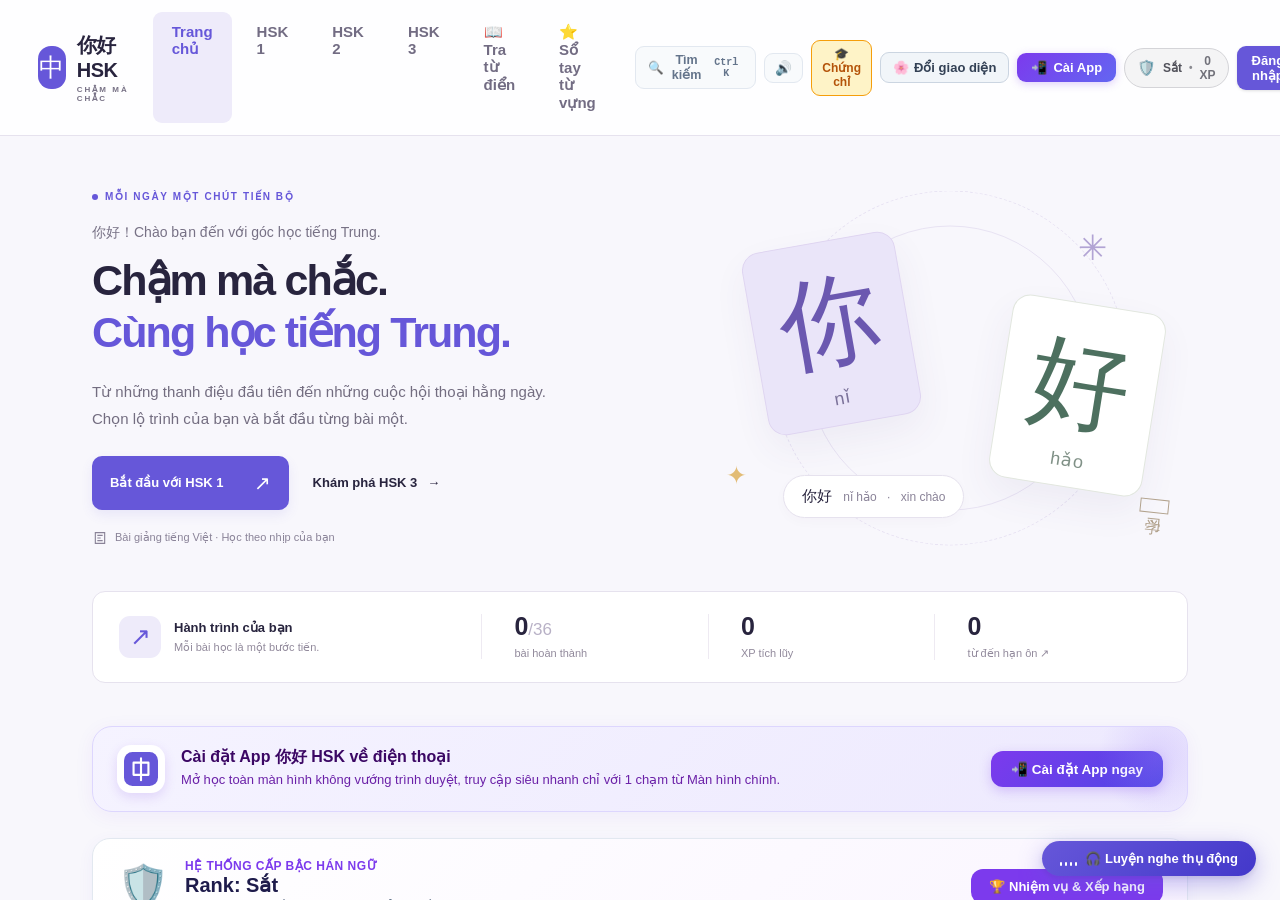
==== commit e076497e: "feat: implement 5 pro features - spotlight search, audio fx & confetti, immersion player, daily goal" ====
--- a/index.html
+++ b/index.html
@@ -25,18 +25,27 @@
   <link rel="stylesheet" href="skill-drills.css">
   <link rel="stylesheet" href="pwa-install.css">
   <link rel="stylesheet" href="theme-switcher.css">
+  <link rel="stylesheet" href="spotlight-search.css">
+  <link rel="stylesheet" href="immersion-player.css">
+  <link rel="stylesheet" href="daily-goal.css">
+  <link rel="stylesheet" href="certificate-generator.css">
   <script src="auth.js"></script>
   <script src="data-store.js"></script>
   <script src="theme-switcher.js"></script>
   <script src="dictionary.js"></script>
   <script src="chinese-audio.js"></script>
   <script src="hanzi-canvas.js"></script>
+  <script src="audio-fx.js" defer></script>
   <script src="gamification.js" defer></script>
   <script src="speech-trainer.js" defer></script>
   <script src="typing-game.js" defer></script>
   <script src="skill-drills.js" defer></script>
   <script src="srs-engine.js" defer></script>
   <script src="pwa-install.js" defer></script>
+  <script src="spotlight-search.js" defer></script>
+  <script src="immersion-player.js" defer></script>
+  <script src="daily-goal.js" defer></script>
+  <script src="certificate-generator.js" defer></script>
   <script src="learner-sync.js" defer></script>
   <script src="site.js" defer></script>
 </head>
@@ -57,6 +66,8 @@
         <a href="javascript:void(0)" onclick="window.HSKSkillDrills?.open()" title="Luyện theo chuyên đề ngữ pháp, bẫy thi và nghe hiểu">🎯 Chuyên đề</a>
       </nav>
       <div id="authHeaderSlot" style="display:flex; align-items:center; gap:8px;">
+        <button type="button" class="sound-toggle-btn" onclick="window.HSKAudioFX?.toggleMute()" title="Bật/Tắt âm thanh hiệu ứng" style="background:#f8fafc; border:1.5px solid #e2e8f0; border-radius:9px; padding:6px 10px; font-size:14px; cursor:pointer;">🔊</button>
+        <button type="button" onclick="window.HSKCertificate?.open()" title="Nhận chứng chỉ tốt nghiệp HSK" style="background:#fef3c7; border:1.5px solid #f59e0b; color:#b45309; border-radius:9px; padding:6px 10px; font-size:12.5px; font-weight:700; cursor:pointer;">🎓 Chứng chỉ</button>
         <button type="button" id="themePickerBtn" class="theme-header-btn" onclick="window.HSKTheme?.openModal()" title="Đổi giao diện Mùa & Lễ hội"><span>🎨</span> <span>Đổi giao diện</span></button>
         <button type="button" id="pwaHeaderInstallBtn" class="pwa-header-btn" onclick="window.HSKPWA?.install()" title="Cài đặt App về điện thoại hoặc máy tính"><span>📲</span> <span>Cài App</span></button>
         <button type="button" id="headerRankBadge" class="header-rank-badge rank-iron" onclick="window.Gamification?.openRankModal()" title="Cấp bậc Rank & Nhiệm vụ hàng ngày">🛡️ Sắt · 0 XP</button>
--- a/theme-switcher.css
+++ b/theme-switcher.css
@@ -1,211 +1,278 @@
 /* ================================================================
    THEME & SEASONAL EVENT TEMPLATES
    Hỗ trợ 5 chủ đề: Mặc định, Halloween, Tết Nguyên Đán, Trung Thu, Tình Yêu
+   Nguyên tắc: Giữ nguyên màu nền sáng và độ tương phản đọc chuẩn mặc định,
+   chỉ thay đổi điểm nhấn thương hiệu (accent) và không khí lễ hội tinh tế.
    ================================================================ */
 
-/* --- 1. Theme Variables & Styles --- */
+/* --- 1. Theme Variables & Festive Accents --- */
 
 /* 🎃 THEME: HALLOWEEN */
 [data-theme="halloween"] {
   --purple: #ea580c !important;
-  --purple-light: #ffedd5 !important;
-  --paper: #1c1917 !important;
-  --ink: #fafaf9 !important;
-  --muted: #a8a29e !important;
-  --line: #292524 !important;
+  --purple-light: #fff7ed !important;
+  --p: #ea580c !important;
+  --p2: #fff7ed !important;
   --green: #84cc16 !important;
-  --p: #ea580c !important;
-  --p2: #451a03 !important;
-  --bg: #1c1917 !important;
-  --mut: #a8a29e !important;
 }
 [data-theme="halloween"] .top {
-  background: rgba(28, 25, 23, 0.92) !important;
-  border-bottom-color: #292524 !important;
-}
-[data-theme="halloween"] .site-nav a {
-  color: #a8a29e !important;
+  border-bottom: 2px solid #fed7aa !important;
+}
+[data-theme="halloween"] .logo>b {
+  background: linear-gradient(135deg, #f97316, #ea580c) !important;
+  box-shadow: 0 4px 14px rgba(234, 88, 12, 0.28) !important;
 }
 [data-theme="halloween"] .site-nav a:hover {
-  background: #292524 !important;
-  color: #fb923c !important;
+  background: #fff7ed !important;
+  color: #ea580c !important;
 }
 [data-theme="halloween"] .site-nav a.active {
-  background: #451a03 !important;
-  color: #fb923c !important;
-}
-[data-theme="halloween"] .character-card,
-[data-theme="halloween"] .journey,
-[data-theme="halloween"] .course-card,
-[data-theme="halloween"] .art-caption {
-  background: #292524 !important;
-  border-color: #44403c !important;
-  color: #fafaf9 !important;
+  background: #ffedd5 !important;
+  color: #c2410c !important;
+}
+[data-theme="halloween"] .primary-action {
+  background: linear-gradient(135deg, #f97316, #ea580c) !important;
+  box-shadow: 0 5px 15px rgba(234, 88, 12, 0.28) !important;
+}
+[data-theme="halloween"] .primary-action:hover {
+  background: linear-gradient(135deg, #ea580c, #c2410c) !important;
 }
 [data-theme="halloween"] .card-ni {
-  background: #451a03 !important;
-  color: #fb923c !important;
-  border-color: #7c2d12 !important;
+  background: #fff7ed !important;
+  color: #c2410c !important;
+  border-color: #fed7aa !important;
 }
 [data-theme="halloween"] .card-hao {
-  background: #3b0764 !important;
-  color: #d8b4fe !important;
-  border-color: #581c87 !important;
+  background: #ffffff !important;
+  color: #7e22ce !important;
+  border-color: #e9d5ff !important;
 }
 [data-theme="halloween"] .home-rank-card {
-  background: linear-gradient(135deg, #451a03 0%, #292524 100%) !important;
+  background: linear-gradient(135deg, #fff7ed 0%, #ffffff 100%) !important;
+  border-color: #fed7aa !important;
+}
+[data-theme="halloween"] .home-rank-card strong {
+  color: #ea580c !important;
+}
+[data-theme="halloween"] .course-exam-cta {
+  background: #fff7ed !important;
+  border-color: #fed7aa !important;
+  color: #ea580c !important;
+}
+[data-theme="halloween"] .course-exam-cta:hover {
+  background: #ea580c !important;
+  color: #ffffff !important;
   border-color: #ea580c !important;
 }
-[data-theme="halloween"] .home-rank-card strong {
-  color: #fed7aa !important;
-}
-[data-theme="halloween"] .home-review-cta {
-  background: #292524 !important;
-  border-color: #44403c !important;
-}
-[data-theme="halloween"] .home-review-cta strong {
-  color: #f5f5f4 !important;
-}
-[data-theme="halloween"] .drill-cat-card {
-  background: #292524 !important;
-  border-color: #44403c !important;
-  color: #fafaf9 !important;
+[data-theme="halloween"] .art-seal {
+  border-color: #ea580c !important;
+  color: #ea580c !important;
+}
+[data-theme="halloween"] .theme-header-btn {
+  background: #fff7ed !important;
+  color: #c2410c !important;
+  border-color: #fed7aa !important;
 }
 
 /* 🧧 THEME: TẾT NGUYÊN ĐÁN (XUÂN TIẾT - 春节) */
 [data-theme="tet"] {
   --purple: #dc2626 !important;
   --purple-light: #fee2e2 !important;
-  --paper: #fffbf5 !important;
-  --ink: #450a0a !important;
-  --muted: #991b1b !important;
-  --line: #fecaca !important;
-  --green: #15803d !important;
   --p: #dc2626 !important;
   --p2: #fee2e2 !important;
-  --bg: #fffbf5 !important;
-  --mut: #991b1b !important;
+  --green: #15803d !important;
 }
 [data-theme="tet"] .top {
-  background: rgba(255, 251, 245, 0.95) !important;
-  border-bottom: 2px solid #f87171 !important;
+  border-bottom: 2px solid #fca5a5 !important;
 }
 [data-theme="tet"] .logo>b {
-  background: linear-gradient(135deg, #dc2626, #b91c1c) !important;
-  box-shadow: 0 4px 12px rgba(220, 38, 38, 0.3) !important;
+  background: linear-gradient(135deg, #ef4444, #dc2626) !important;
+  box-shadow: 0 4px 14px rgba(220, 38, 38, 0.28) !important;
 }
 [data-theme="tet"] .site-nav a:hover {
   background: #fee2e2 !important;
-  color: #b91c1c !important;
+  color: #dc2626 !important;
 }
 [data-theme="tet"] .site-nav a.active {
   background: #fecaca !important;
-  color: #991b1b !important;
-}
-[data-theme="tet"] .character-card {
-  border-color: #fca5a5 !important;
+  color: #b91c1c !important;
+}
+[data-theme="tet"] .primary-action {
+  background: linear-gradient(135deg, #ef4444, #dc2626) !important;
+  box-shadow: 0 5px 15px rgba(220, 38, 38, 0.28) !important;
+}
+[data-theme="tet"] .primary-action:hover {
+  background: linear-gradient(135deg, #dc2626, #b91c1c) !important;
 }
 [data-theme="tet"] .card-ni {
   background: #fef2f2 !important;
   color: #dc2626 !important;
+  border-color: #fca5a5 !important;
 }
 [data-theme="tet"] .card-hao {
-  background: #fffbeb !important;
+  background: #ffffff !important;
   color: #b45309 !important;
   border-color: #fde68a !important;
 }
 [data-theme="tet"] .home-rank-card {
-  background: linear-gradient(135deg, #fef2f2 0%, #fff7ed 100%) !important;
-  border-color: #f87171 !important;
-}
-[data-theme="tet"] .primary-action {
-  background: linear-gradient(135deg, #dc2626, #ea580c) !important;
-  box-shadow: 0 5px 15px rgba(220, 38, 38, 0.3) !important;
+  background: linear-gradient(135deg, #fef2f2 0%, #ffffff 100%) !important;
+  border-color: #fca5a5 !important;
+}
+[data-theme="tet"] .home-rank-card strong {
+  color: #dc2626 !important;
+}
+[data-theme="tet"] .course-exam-cta {
+  background: #fef2f2 !important;
+  border-color: #fca5a5 !important;
+  color: #dc2626 !important;
+}
+[data-theme="tet"] .course-exam-cta:hover {
+  background: #dc2626 !important;
+  color: #ffffff !important;
+  border-color: #dc2626 !important;
+}
+[data-theme="tet"] .art-seal {
+  border-color: #dc2626 !important;
+  color: #dc2626 !important;
+}
+[data-theme="tet"] .theme-header-btn {
+  background: #fef2f2 !important;
+  color: #dc2626 !important;
+  border-color: #fca5a5 !important;
 }
 
 /* 🥮 THEME: TRUNG THU (TRUNG THU TIẾT - 中秋节) */
 [data-theme="midautumn"] {
   --purple: #0284c7 !important;
   --purple-light: #e0f2fe !important;
-  --paper: #f8fafc !important;
-  --ink: #0f172a !important;
-  --muted: #475569 !important;
-  --line: #cbd5e1 !important;
-  --green: #0d9488 !important;
   --p: #0284c7 !important;
   --p2: #e0f2fe !important;
-  --bg: #f8fafc !important;
-  --mut: #475569 !important;
+  --green: #0d9488 !important;
 }
 [data-theme="midautumn"] .top {
-  background: rgba(248, 250, 252, 0.95) !important;
   border-bottom: 2px solid #bae6fd !important;
 }
 [data-theme="midautumn"] .logo>b {
+  background: linear-gradient(135deg, #38bdf8, #0284c7) !important;
+  box-shadow: 0 4px 14px rgba(2, 132, 199, 0.28) !important;
+}
+[data-theme="midautumn"] .site-nav a:hover {
+  background: #e0f2fe !important;
+  color: #0284c7 !important;
+}
+[data-theme="midautumn"] .site-nav a.active {
+  background: #bae6fd !important;
+  color: #0369a1 !important;
+}
+[data-theme="midautumn"] .primary-action {
   background: linear-gradient(135deg, #0284c7, #0369a1) !important;
-}
-[data-theme="midautumn"] .site-nav a.active {
-  background: #e0f2fe !important;
+  box-shadow: 0 5px 15px rgba(2, 132, 199, 0.28) !important;
+}
+[data-theme="midautumn"] .primary-action:hover {
+  background: linear-gradient(135deg, #0369a1, #075985) !important;
+}
+[data-theme="midautumn"] .card-ni {
+  background: #f0f9ff !important;
   color: #0369a1 !important;
-}
-[data-theme="midautumn"] .card-ni {
-  background: #fef9c3 !important;
+  border-color: #bae6fd !important;
+}
+[data-theme="midautumn"] .card-hao {
+  background: #ffffff !important;
   color: #a16207 !important;
   border-color: #fde047 !important;
 }
-[data-theme="midautumn"] .card-hao {
-  background: #e0f2fe !important;
+[data-theme="midautumn"] .home-rank-card {
+  background: linear-gradient(135deg, #f0f9ff 0%, #ffffff 100%) !important;
+  border-color: #bae6fd !important;
+}
+[data-theme="midautumn"] .home-rank-card strong {
   color: #0284c7 !important;
-  border-color: #7dd3fc !important;
-}
-[data-theme="midautumn"] .home-rank-card {
-  background: linear-gradient(135deg, #e0f2fe 0%, #fef9c3 100%) !important;
-  border-color: #38bdf8 !important;
+}
+[data-theme="midautumn"] .course-exam-cta {
+  background: #f0f9ff !important;
+  border-color: #bae6fd !important;
+  color: #0284c7 !important;
+}
+[data-theme="midautumn"] .course-exam-cta:hover {
+  background: #0284c7 !important;
+  color: #ffffff !important;
+  border-color: #0284c7 !important;
+}
+[data-theme="midautumn"] .art-seal {
+  border-color: #0284c7 !important;
+  color: #0284c7 !important;
+}
+[data-theme="midautumn"] .theme-header-btn {
+  background: #f0f9ff !important;
+  color: #0369a1 !important;
+  border-color: #bae6fd !important;
 }
 
 /* 💖 THEME: TÌNH YÊU / VALENTINE / THẤT TỊCH (QIXI - 七夕) */
 [data-theme="love"] {
   --purple: #e11d48 !important;
   --purple-light: #ffe4e6 !important;
-  --paper: #fff5f6 !important;
-  --ink: #4c0519 !important;
-  --muted: #9f1239 !important;
-  --line: #fecdd3 !important;
-  --green: #059669 !important;
   --p: #e11d48 !important;
   --p2: #ffe4e6 !important;
-  --bg: #fff5f6 !important;
-  --mut: #9f1239 !important;
+  --green: #059669 !important;
 }
 [data-theme="love"] .top {
-  background: rgba(255, 245, 246, 0.95) !important;
-  border-bottom: 2px solid #fda4af !important;
+  border-bottom: 2px solid #fecdd3 !important;
 }
 [data-theme="love"] .logo>b {
-  background: linear-gradient(135deg, #e11d48, #db2777) !important;
-  box-shadow: 0 4px 12px rgba(225, 29, 72, 0.25) !important;
-}
-[data-theme="love"] .site-nav a.active {
-  background: #ffe4e6 !important;
-  color: #be123c !important;
-}
-[data-theme="love"] .card-ni {
+  background: linear-gradient(135deg, #fb7185, #e11d48) !important;
+  box-shadow: 0 4px 14px rgba(225, 29, 72, 0.28) !important;
+}
+[data-theme="love"] .site-nav a:hover {
   background: #ffe4e6 !important;
   color: #e11d48 !important;
+}
+[data-theme="love"] .site-nav a.active {
+  background: #fecdd3 !important;
+  color: #be123c !important;
+}
+[data-theme="love"] .primary-action {
+  background: linear-gradient(135deg, #f43f5e, #e11d48) !important;
+  box-shadow: 0 5px 15px rgba(225, 29, 72, 0.28) !important;
+}
+[data-theme="love"] .primary-action:hover {
+  background: linear-gradient(135deg, #e11d48, #be123c) !important;
+}
+[data-theme="love"] .card-ni {
+  background: #fff1f2 !important;
+  color: #e11d48 !important;
+  border-color: #fecdd3 !important;
+}
+[data-theme="love"] .card-hao {
+  background: #ffffff !important;
+  color: #db2777 !important;
   border-color: #fbcfe8 !important;
 }
-[data-theme="love"] .card-hao {
-  background: #fdf2f8 !important;
-  color: #db2777 !important;
-  border-color: #f472b6 !important;
-}
 [data-theme="love"] .home-rank-card {
-  background: linear-gradient(135deg, #ffe4e6 0%, #fdf2f8 100%) !important;
-  border-color: #fb7185 !important;
-}
-[data-theme="love"] .primary-action {
-  background: linear-gradient(135deg, #e11d48, #f43f5e) !important;
-  box-shadow: 0 5px 15px rgba(225, 29, 72, 0.3) !important;
+  background: linear-gradient(135deg, #fff1f2 0%, #ffffff 100%) !important;
+  border-color: #fecdd3 !important;
+}
+[data-theme="love"] .home-rank-card strong {
+  color: #e11d48 !important;
+}
+[data-theme="love"] .course-exam-cta {
+  background: #fff1f2 !important;
+  border-color: #fecdd3 !important;
+  color: #e11d48 !important;
+}
+[data-theme="love"] .course-exam-cta:hover {
+  background: #e11d48 !important;
+  color: #ffffff !important;
+  border-color: #e11d48 !important;
+}
+[data-theme="love"] .art-seal {
+  border-color: #e11d48 !important;
+  color: #e11d48 !important;
+}
+[data-theme="love"] .theme-header-btn {
+  background: #fff1f2 !important;
+  color: #e11d48 !important;
+  border-color: #fecdd3 !important;
 }
 
 /* --- 2. Header Theme Button --- */
@@ -229,50 +296,31 @@
   border-color: #94a3b8;
   transform: translateY(-1px);
 }
-[data-theme="halloween"] .theme-header-btn {
-  background: #292524 !important;
-  color: #fed7aa !important;
-  border-color: #7c2d12 !important;
-}
-[data-theme="tet"] .theme-header-btn {
-  background: #fee2e2 !important;
-  color: #b91c1c !important;
-  border-color: #fca5a5 !important;
-}
-[data-theme="midautumn"] .theme-header-btn {
-  background: #e0f2fe !important;
-  color: #0369a1 !important;
-  border-color: #7dd3fc !important;
-}
-[data-theme="love"] .theme-header-btn {
-  background: #ffe4e6 !important;
-  color: #be123c !important;
-  border-color: #fda4af !important;
-}
 
 /* --- 3. Festive Floating Particles Container --- */
 .theme-particles-container {
   position: fixed;
   inset: 0;
   pointer-events: none;
-  z-index: 9999;
+  z-index: 5;
   overflow: hidden;
+  opacity: 0.55;
 }
 .theme-particle {
   position: absolute;
   top: -40px;
   user-select: none;
   animation: themeFall linear infinite;
-  opacity: 0.85;
+  filter: drop-shadow(0 2px 4px rgba(0,0,0,0.06));
 }
 @keyframes themeFall {
   0% {
     transform: translateY(0) rotate(0deg) translateX(0);
-    opacity: 0.9;
+    opacity: 0.8;
   }
   50% {
     transform: translateY(50vh) rotate(180deg) translateX(25px);
-    opacity: 0.8;
+    opacity: 0.7;
   }
   100% {
     transform: translateY(105vh) rotate(360deg) translateX(-20px);
@@ -280,13 +328,20 @@
   }
 }
 
+/* Tuyệt đối ẩn hạt rơi trong trang Admin */
+body.admin-body #themeParticles,
+#adminApp #themeParticles,
+#adminApp ~ #themeParticles {
+  display: none !important;
+}
+
 /* --- 4. Theme Picker Modal --- */
 .theme-modal-overlay {
   position: fixed;
   inset: 0;
   z-index: 100000;
-  background: rgba(15, 23, 42, 0.7);
-  backdrop-filter: blur(8px);
+  background: rgba(15, 23, 42, 0.6);
+  backdrop-filter: blur(6px);
   display: flex;
   align-items: center;
   justify-content: center;
@@ -301,16 +356,12 @@
   width: min(580px, 100%);
   background: #ffffff;
   border-radius: 24px;
-  box-shadow: 0 25px 70px rgba(0, 0, 0, 0.35);
+  box-shadow: 0 25px 70px rgba(0, 0, 0, 0.25);
   padding: 24px 28px;
   position: relative;
   max-height: 90vh;
   overflow-y: auto;
-}
-[data-theme="halloween"] .theme-modal-card {
-  background: #1c1917 !important;
-  color: #fafaf9 !important;
-  border: 1px solid #44403c !important;
+  border: 1px solid #e2e8f0;
 }
 
 .theme-modal-header {
@@ -327,9 +378,6 @@
   display: flex;
   align-items: center;
   gap: 8px;
-}
-[data-theme="halloween"] .theme-modal-title {
-  color: #fed7aa !important;
 }
 
 .theme-grid {
@@ -352,11 +400,11 @@
 }
 .theme-card-option:hover {
   transform: translateY(-2px);
-  box-shadow: 0 8px 20px rgba(0,0,0,0.08);
+  box-shadow: 0 8px 20px rgba(0,0,0,0.06);
 }
 .theme-card-option.active {
   border-width: 2.5px;
-  box-shadow: 0 6px 20px rgba(0,0,0,0.12);
+  box-shadow: 0 6px 20px rgba(0,0,0,0.08);
 }
 .theme-card-option[data-id="default"].active { border-color: #6657d9; }
 .theme-card-option[data-id="halloween"].active { border-color: #ea580c; }
@@ -422,12 +470,174 @@
   margin-top: 18px;
   border: 1px solid #e2e8f0;
 }
-[data-theme="halloween"] .theme-switch-row {
-  background: #292524 !important;
-  border-color: #44403c !important;
-}
 
 @keyframes themeFadeIn {
   from { opacity: 0; transform: scale(0.96); }
   to { opacity: 1; transform: scale(1); }
 }
+
+/* --- 5. Festive Visual Elements & Seasonal Stickers --- */
+.logo-festive-badge {
+  font-size: 11px;
+  font-weight: 800;
+  padding: 3px 8px;
+  border-radius: 999px;
+  margin-left: 6px;
+  display: inline-flex;
+  align-items: center;
+  letter-spacing: 0.5px;
+  vertical-align: middle;
+  animation: festivePulse 2.5s ease-in-out infinite;
+}
+@keyframes festivePulse {
+  0%, 100% { transform: scale(1); }
+  50% { transform: scale(1.05); }
+}
+
+[data-theme="halloween"] .logo-festive-badge {
+  background: #fff7ed !important;
+  color: #ea580c !important;
+  border: 1px solid #fed7aa !important;
+}
+[data-theme="tet"] .logo-festive-badge {
+  background: #fef2f2 !important;
+  color: #dc2626 !important;
+  border: 1px solid #fca5a5 !important;
+}
+[data-theme="midautumn"] .logo-festive-badge {
+  background: #f0f9ff !important;
+  color: #0284c7 !important;
+  border: 1px solid #bae6fd !important;
+}
+[data-theme="love"] .logo-festive-badge {
+  background: #fff1f2 !important;
+  color: #e11d48 !important;
+  border: 1px solid #fecdd3 !important;
+}
+
+/* Seasonal Hero Banner */
+.seasonal-hero-banner {
+  margin: 16px 0 14px;
+  border-radius: 14px;
+  padding: 12px 18px;
+  animation: themeFadeIn 0.3s ease-out;
+}
+[data-theme="halloween"] .seasonal-hero-banner {
+  border: 1.5px solid #fed7aa;
+  background: linear-gradient(135deg, #fff7ed 0%, #ffffff 100%);
+  box-shadow: 0 4px 16px rgba(234, 88, 12, 0.08);
+}
+[data-theme="tet"] .seasonal-hero-banner {
+  border: 1.5px solid #fca5a5;
+  background: linear-gradient(135deg, #fef2f2 0%, #ffffff 100%);
+  box-shadow: 0 4px 16px rgba(220, 38, 38, 0.08);
+}
+[data-theme="midautumn"] .seasonal-hero-banner {
+  border: 1.5px solid #bae6fd;
+  background: linear-gradient(135deg, #f0f9ff 0%, #ffffff 100%);
+  box-shadow: 0 4px 16px rgba(2, 132, 199, 0.08);
+}
+[data-theme="love"] .seasonal-hero-banner {
+  border: 1.5px solid #fecdd3;
+  background: linear-gradient(135deg, #fff1f2 0%, #ffffff 100%);
+  box-shadow: 0 4px 16px rgba(225, 29, 72, 0.08);
+}
+
+.seasonal-banner-inner {
+  display: flex;
+  align-items: center;
+  gap: 14px;
+}
+.seasonal-banner-main-icon {
+  font-size: 32px;
+  flex-shrink: 0;
+  animation: floatSlow 3s ease-in-out infinite;
+}
+.seasonal-banner-info strong {
+  display: block;
+  font-size: 14.5px;
+  font-weight: 800;
+  color: var(--purple);
+}
+.seasonal-banner-info small {
+  display: block;
+  font-size: 12px;
+  color: #64748b;
+  margin-top: 2px;
+}
+.seasonal-banner-mini-icons {
+  margin-left: auto;
+  font-size: 22px;
+  letter-spacing: 4px;
+  flex-shrink: 0;
+}
+@media(max-width: 680px) {
+  .seasonal-banner-mini-icons { display: none; }
+}
+
+/* Theme Art Stickers in Hero Art */
+.theme-art-stickers {
+  position: absolute;
+  inset: 0;
+  pointer-events: none;
+  z-index: 4;
+}
+.theme-sticker {
+  position: absolute;
+  pointer-events: none;
+  user-select: none;
+  filter: drop-shadow(0 4px 8px rgba(0,0,0,0.12));
+}
+
+/* Course Seasonal Pill */
+.course-seasonal-pill {
+  font-size: 10px;
+  font-weight: 800;
+  padding: 3px 8px;
+  border-radius: 6px;
+  letter-spacing: 0.3px;
+  white-space: nowrap;
+  margin-left: auto;
+}
+[data-theme="halloween"] .course-seasonal-pill {
+  background: #fff7ed;
+  color: #ea580c;
+  border: 1px solid #fed7aa;
+}
+[data-theme="tet"] .course-seasonal-pill {
+  background: #fef2f2;
+  color: #dc2626;
+  border: 1px solid #fca5a5;
+}
+[data-theme="midautumn"] .course-seasonal-pill {
+  background: #f0f9ff;
+  color: #0284c7;
+  border: 1px solid #bae6fd;
+}
+[data-theme="love"] .course-seasonal-pill {
+  background: #fff1f2;
+  color: #e11d48;
+  border: 1px solid #fecdd3;
+}
+
+/* Animations for seasonal stickers */
+@keyframes floatSlow {
+  0%, 100% { transform: translateY(0); }
+  50% { transform: translateY(-7px); }
+}
+@keyframes floatGhost {
+  0%, 100% { transform: translateY(0) rotate(-4deg); }
+  50% { transform: translateY(-11px) rotate(4deg); }
+}
+@keyframes floatBat {
+  0%, 100% { transform: translateY(0) scale(1); }
+  50% { transform: translateY(-8px) scale(1.08); }
+}
+@keyframes swingLantern {
+  0%, 100% { transform: rotate(6deg); }
+  50% { transform: rotate(-6deg); }
+}
+@keyframes heartBeat {
+  0%, 100% { transform: scale(1); }
+  50% { transform: scale(1.15); }
+}
--- a/spotlight-search.css
+++ b/spotlight-search.css
@@ -0,0 +1,216 @@
+/* ================================================================
+   1. COMMAND PALETTE & SPOTLIGHT QUICK SEARCH (Ctrl + K)
+   ================================================================ */
+.spotlight-overlay {
+  position: fixed;
+  inset: 0;
+  z-index: 100000;
+  background: rgba(15, 23, 42, 0.65);
+  backdrop-filter: blur(8px);
+  display: flex;
+  align-items: flex-start;
+  justify-content: center;
+  padding: 60px 16px 20px;
+  animation: spotlightFadeIn 0.18s ease-out;
+}
+.spotlight-overlay[hidden],
+.spotlight-overlay.hidden {
+  display: none !important;
+}
+
+.spotlight-modal {
+  width: min(640px, 100%);
+  background: #ffffff;
+  border-radius: 20px;
+  box-shadow: 0 25px 70px rgba(0, 0, 0, 0.28), 0 0 0 1px rgba(0, 0, 0, 0.06);
+  overflow: hidden;
+  display: flex;
+  flex-direction: column;
+  max-height: 80vh;
+  animation: spotlightSlideDown 0.2s cubic-bezier(0.16, 1, 0.3, 1);
+}
+
+.spotlight-search-bar {
+  display: flex;
+  align-items: center;
+  gap: 12px;
+  padding: 16px 20px;
+  border-bottom: 1.5px solid #e2e8f0;
+  background: #f8fafc;
+}
+.spotlight-search-icon {
+  font-size: 20px;
+  color: #64748b;
+  flex-shrink: 0;
+}
+.spotlight-input {
+  flex: 1;
+  border: 0;
+  background: transparent;
+  font-size: 16px;
+  font-family: inherit;
+  font-weight: 600;
+  color: #1e1b4b;
+  outline: none;
+}
+.spotlight-input::placeholder {
+  color: #94a3b8;
+  font-weight: 400;
+}
+.spotlight-kbd {
+  font-size: 11px;
+  font-weight: 700;
+  color: #64748b;
+  background: #ffffff;
+  border: 1px solid #cbd5e1;
+  border-radius: 6px;
+  padding: 3px 6px;
+  box-shadow: 0 1px 2px rgba(0,0,0,0.05);
+}
+
+.spotlight-results {
+  flex: 1;
+  overflow-y: auto;
+  padding: 10px 12px;
+  max-height: 460px;
+}
+.spotlight-category-header {
+  font-size: 11px;
+  font-weight: 800;
+  color: #94a3b8;
+  text-transform: uppercase;
+  letter-spacing: 0.8px;
+  padding: 8px 12px 4px;
+}
+
+.spotlight-item {
+  display: flex;
+  align-items: center;
+  justify-content: space-between;
+  padding: 10px 14px;
+  border-radius: 12px;
+  cursor: pointer;
+  transition: all 0.12s ease;
+  margin-bottom: 2px;
+}
+.spotlight-item:hover,
+.spotlight-item.selected {
+  background: #f1f5f9;
+  transform: translateX(2px);
+}
+.spotlight-item-left {
+  display: flex;
+  align-items: center;
+  gap: 14px;
+  min-width: 0;
+}
+.spotlight-hanzi {
+  font-family: STKaiti, KaiTi, serif;
+  font-size: 26px;
+  font-weight: 700;
+  color: #1e1b4b;
+  line-height: 1;
+  width: 44px;
+  text-align: center;
+  flex-shrink: 0;
+}
+.spotlight-info {
+  min-width: 0;
+}
+.spotlight-pinyin {
+  font-size: 14px;
+  font-weight: 700;
+  color: #6657d9;
+}
+.spotlight-meaning {
+  font-size: 13px;
+  color: #475569;
+  white-space: nowrap;
+  overflow: hidden;
+  text-overflow: ellipsis;
+  margin-top: 2px;
+}
+.spotlight-badge {
+  font-size: 11px;
+  font-weight: 700;
+  padding: 2px 7px;
+  border-radius: 6px;
+  background: #e2e8f0;
+  color: #334155;
+  white-space: nowrap;
+  flex-shrink: 0;
+}
+.spotlight-badge.hsk1 { background: #eeebfa; color: #6657d9; }
+.spotlight-badge.hsk2 { background: #dcfce7; color: #166534; }
+.spotlight-badge.hsk3 { background: #e0f2fe; color: #0369a1; }
+.spotlight-badge.tool { background: #fef3c7; color: #92400e; }
+
+.spotlight-actions {
+  display: flex;
+  align-items: center;
+  gap: 6px;
+  flex-shrink: 0;
+}
+.spotlight-action-btn {
+  border: 1px solid #cbd5e1;
+  background: #ffffff;
+  color: #475569;
+  border-radius: 8px;
+  padding: 5px 9px;
+  font-size: 12px;
+  font-weight: 700;
+  cursor: pointer;
+  transition: all 0.15s ease;
+}
+.spotlight-action-btn:hover {
+  background: #f1f5f9;
+  border-color: #94a3b8;
+  color: #1e1b4b;
+}
+
+.spotlight-footer {
+  padding: 10px 18px;
+  border-top: 1px solid #e2e8f0;
+  background: #f8fafc;
+  display: flex;
+  align-items: center;
+  justify-content: space-between;
+  font-size: 11.5px;
+  color: #64748b;
+}
+.spotlight-footer-keys {
+  display: flex;
+  align-items: center;
+  gap: 12px;
+}
+
+/* Header Trigger Button */
+.spotlight-header-btn {
+  background: #f8fafc;
+  color: #64748b;
+  border: 1.5px solid #e2e8f0;
+  border-radius: 10px;
+  padding: 6px 14px;
+  font-size: 13px;
+  font-weight: 600;
+  display: inline-flex;
+  align-items: center;
+  gap: 8px;
+  cursor: pointer;
+  transition: all 0.15s ease;
+}
+.spotlight-header-btn:hover {
+  background: #ffffff;
+  border-color: #cbd5e1;
+  color: #1e1b4b;
+  box-shadow: 0 2px 6px rgba(0,0,0,0.04);
+}
+
+@keyframes spotlightFadeIn {
+  from { opacity: 0; }
+  to { opacity: 1; }
+}
+@keyframes spotlightSlideDown {
+  from { transform: translateY(-16px); opacity: 0; }
+  to { transform: translateY(0); opacity: 1; }
+}
--- a/immersion-player.css
+++ b/immersion-player.css
@@ -0,0 +1,273 @@
+/* ================================================================
+   3. FLOATING HANDS-FREE AUDIO IMMERSION PLAYER
+   ================================================================ */
+.immersion-floating-trigger {
+  position: fixed;
+  bottom: 24px;
+  right: 24px;
+  z-index: 99990;
+  background: linear-gradient(135deg, #6657d9 0%, #4338ca 100%);
+  color: #ffffff;
+  border: 0;
+  border-radius: 999px;
+  padding: 10px 18px;
+  font-size: 13px;
+  font-weight: 700;
+  display: inline-flex;
+  align-items: center;
+  gap: 8px;
+  box-shadow: 0 8px 24px rgba(102, 87, 217, 0.4), 0 2px 6px rgba(0,0,0,0.1);
+  cursor: pointer;
+  transition: all 0.2s cubic-bezier(0.16, 1, 0.3, 1);
+}
+.immersion-floating-trigger:hover {
+  transform: translateY(-2px) scale(1.03);
+  box-shadow: 0 12px 30px rgba(102, 87, 217, 0.5);
+}
+.immersion-floating-trigger.playing {
+  background: linear-gradient(135deg, #059669 0%, #047857 100%);
+  box-shadow: 0 8px 24px rgba(5, 150, 105, 0.4);
+}
+
+/* Mini Audio Bars Animation */
+.immersion-eq-bars {
+  display: inline-flex;
+  align-items: flex-end;
+  gap: 2.5px;
+  height: 14px;
+}
+.immersion-eq-bar {
+  width: 2.5px;
+  background: #ffffff;
+  border-radius: 2px;
+  height: 4px;
+  transition: height 0.15s ease;
+}
+.immersion-floating-trigger.playing .immersion-eq-bar:nth-child(1) {
+  animation: eqBounce 0.8s ease-in-out infinite alternate;
+}
+.immersion-floating-trigger.playing .immersion-eq-bar:nth-child(2) {
+  animation: eqBounce 0.6s ease-in-out infinite alternate 0.2s;
+}
+.immersion-floating-trigger.playing .immersion-eq-bar:nth-child(3) {
+  animation: eqBounce 0.9s ease-in-out infinite alternate 0.4s;
+}
+.immersion-floating-trigger.playing .immersion-eq-bar:nth-child(4) {
+  animation: eqBounce 0.7s ease-in-out infinite alternate 0.1s;
+}
+
+@keyframes eqBounce {
+  0% { height: 3px; }
+  100% { height: 14px; }
+}
+
+/* Expanded Player Dock */
+.immersion-player-card {
+  position: fixed;
+  bottom: 24px;
+  right: 24px;
+  z-index: 99995;
+  width: min(420px, calc(100vw - 32px));
+  background: #ffffff;
+  border: 1.5px solid #e2e8f0;
+  border-radius: 20px;
+  box-shadow: 0 20px 50px rgba(15, 23, 42, 0.18), 0 0 0 1px rgba(0, 0, 0, 0.05);
+  overflow: hidden;
+  animation: immersionSlideUp 0.25s cubic-bezier(0.16, 1, 0.3, 1);
+  display: flex;
+  flex-direction: column;
+}
+.immersion-player-card.hidden,
+.immersion-player-card[hidden] {
+  display: none !important;
+}
+
+.immersion-header {
+  display: flex;
+  justify-content: space-between;
+  align-items: center;
+  padding: 12px 16px;
+  background: #f8fafc;
+  border-bottom: 1px solid #e2e8f0;
+}
+.immersion-header-title {
+  display: flex;
+  align-items: center;
+  gap: 8px;
+  font-size: 13.5px;
+  font-weight: 800;
+  color: #1e1b4b;
+}
+.immersion-header-actions {
+  display: flex;
+  align-items: center;
+  gap: 4px;
+}
+.immersion-icon-btn {
+  border: 0;
+  background: transparent;
+  color: #64748b;
+  width: 28px;
+  height: 28px;
+  border-radius: 8px;
+  cursor: pointer;
+  display: inline-flex;
+  align-items: center;
+  justify-content: center;
+  font-size: 14px;
+  transition: all 0.12s ease;
+}
+.immersion-icon-btn:hover {
+  background: #e2e8f0;
+  color: #1e1b4b;
+}
+
+.immersion-body {
+  padding: 16px;
+  display: flex;
+  flex-direction: column;
+  gap: 12px;
+}
+
+.immersion-selector-row {
+  display: flex;
+  gap: 8px;
+}
+.immersion-select {
+  flex: 1;
+  background: #f8fafc;
+  border: 1px solid #cbd5e1;
+  border-radius: 10px;
+  padding: 6px 10px;
+  font-size: 12.5px;
+  font-weight: 600;
+  color: #334155;
+  outline: none;
+}
+
+/* Subtitle Box */
+.immersion-subtitle-box {
+  background: #fdfcff;
+  border: 1.5px solid #ede9fe;
+  border-radius: 14px;
+  padding: 14px 16px;
+  min-height: 96px;
+  display: flex;
+  flex-direction: column;
+  justify-content: center;
+  align-items: center;
+  text-align: center;
+  position: relative;
+}
+.immersion-hanzi-text {
+  font-size: 24px;
+  font-weight: 600;
+  font-family: STKaiti, KaiTi, 'KaiTi SC', serif;
+  color: #1e1b4b;
+  line-height: 1.3;
+}
+.immersion-pinyin-text {
+  font-size: 13.5px;
+  font-weight: 700;
+  color: #6657d9;
+  margin-top: 4px;
+}
+.immersion-meaning-text {
+  font-size: 13px;
+  color: #475569;
+  margin-top: 4px;
+}
+
+/* Controls Bar */
+.immersion-controls {
+  display: flex;
+  justify-content: space-between;
+  align-items: center;
+  padding: 4px 6px;
+}
+.immersion-playback-btns {
+  display: flex;
+  align-items: center;
+  gap: 8px;
+}
+.immersion-play-btn {
+  width: 44px;
+  height: 44px;
+  border-radius: 999px;
+  background: #6657d9;
+  color: #ffffff;
+  border: 0;
+  font-size: 18px;
+  cursor: pointer;
+  display: inline-flex;
+  align-items: center;
+  justify-content: center;
+  box-shadow: 0 4px 12px rgba(102, 87, 217, 0.35);
+  transition: transform 0.15s ease;
+}
+.immersion-play-btn:hover {
+  transform: scale(1.08);
+}
+.immersion-step-btn {
+  width: 34px;
+  height: 34px;
+  border-radius: 999px;
+  background: #f1f5f9;
+  border: 1px solid #cbd5e1;
+  color: #475569;
+  font-size: 14px;
+  cursor: pointer;
+  display: inline-flex;
+  align-items: center;
+  justify-content: center;
+}
+.immersion-step-btn:hover {
+  background: #e2e8f0;
+  color: #1e1b4b;
+}
+
+.immersion-settings-row {
+  display: flex;
+  justify-content: space-between;
+  align-items: center;
+  padding: 8px 12px;
+  background: #f8fafc;
+  border-radius: 10px;
+  font-size: 12px;
+  color: #64748b;
+}
+.immersion-chip-btn {
+  border: 1px solid #cbd5e1;
+  background: #ffffff;
+  color: #475569;
+  border-radius: 6px;
+  padding: 3px 8px;
+  font-size: 11.5px;
+  font-weight: 700;
+  cursor: pointer;
+}
+.immersion-chip-btn.active {
+  background: #6657d9;
+  color: #ffffff;
+  border-color: #6657d9;
+}
+
+@keyframes immersionSlideUp {
+  from { transform: translateY(20px); opacity: 0; }
+  to { transform: translateY(0); opacity: 1; }
+}
+
+@media (max-width: 640px) {
+  .immersion-floating-trigger {
+    bottom: 74px; /* Tránh che bottom nav bar nếu có */
+    right: 16px;
+    padding: 8px 14px;
+    font-size: 12px;
+  }
+  .immersion-player-card {
+    bottom: 74px;
+    right: 16px;
+    left: 16px;
+    width: auto;
+  }
+}
--- a/daily-goal.css
+++ b/daily-goal.css
@@ -0,0 +1,263 @@
+/* ================================================================
+   4. DAILY GOAL RING & STREAK TRACKER
+   ================================================================ */
+
+/* Header Pill Widget */
+.daily-goal-pill {
+  display: inline-flex;
+  align-items: center;
+  gap: 8px;
+  background: #ffffff;
+  border: 1.5px solid #e2e8f0;
+  border-radius: 999px;
+  padding: 4px 12px 4px 6px;
+  cursor: pointer;
+  transition: all 0.15s ease;
+  user-select: none;
+}
+.daily-goal-pill:hover {
+  background: #f8fafc;
+  border-color: #cbd5e1;
+  box-shadow: 0 2px 8px rgba(0,0,0,0.05);
+}
+
+.daily-goal-ring-mini {
+  position: relative;
+  width: 26px;
+  height: 26px;
+  display: flex;
+  align-items: center;
+  justify-content: center;
+}
+.daily-goal-ring-mini svg {
+  transform: rotate(-90deg);
+}
+.daily-goal-ring-mini-circle-bg {
+  stroke: #e2e8f0;
+  stroke-width: 3.5;
+  fill: none;
+}
+.daily-goal-ring-mini-circle-progress {
+  stroke: #f59e0b;
+  stroke-width: 3.5;
+  stroke-linecap: round;
+  fill: none;
+  transition: stroke-dashoffset 0.4s ease;
+}
+.daily-goal-ring-mini-icon {
+  position: absolute;
+  font-size: 11px;
+}
+
+.daily-streak-badge {
+  display: inline-flex;
+  align-items: center;
+  gap: 4px;
+  font-size: 12.5px;
+  font-weight: 800;
+  color: #ea580c;
+}
+
+/* Modal Dialog */
+.daily-goal-modal-overlay {
+  position: fixed;
+  inset: 0;
+  z-index: 100000;
+  background: rgba(15, 23, 42, 0.6);
+  backdrop-filter: blur(6px);
+  display: flex;
+  align-items: center;
+  justify-content: center;
+  padding: 20px 16px;
+  animation: goalFadeIn 0.18s ease-out;
+}
+.daily-goal-modal-overlay[hidden],
+.daily-goal-modal-overlay.hidden {
+  display: none !important;
+}
+
+.daily-goal-card {
+  width: min(440px, 100%);
+  background: #ffffff;
+  border-radius: 24px;
+  padding: 24px;
+  box-shadow: 0 25px 60px rgba(0, 0, 0, 0.22);
+  display: flex;
+  flex-direction: column;
+  gap: 20px;
+  animation: goalZoomIn 0.2s cubic-bezier(0.16, 1, 0.3, 1);
+}
+
+.daily-goal-header {
+  display: flex;
+  justify-content: space-between;
+  align-items: flex-start;
+}
+.daily-goal-title {
+  margin: 0;
+  font-size: 19px;
+  font-weight: 800;
+  color: #1e1b4b;
+}
+.daily-goal-subtitle {
+  margin: 2px 0 0;
+  font-size: 13px;
+  color: #64748b;
+}
+.daily-goal-close-btn {
+  border: 0;
+  background: #f1f5f9;
+  color: #64748b;
+  width: 30px;
+  height: 30px;
+  border-radius: 50%;
+  cursor: pointer;
+  font-size: 15px;
+  display: flex;
+  align-items: center;
+  justify-content: center;
+}
+.daily-goal-close-btn:hover {
+  background: #e2e8f0;
+  color: #1e1b4b;
+}
+
+/* Central SVG Progress Display */
+.daily-goal-progress-section {
+  display: flex;
+  flex-direction: column;
+  align-items: center;
+  gap: 12px;
+  padding: 10px 0;
+}
+.daily-goal-big-ring {
+  position: relative;
+  width: 140px;
+  height: 140px;
+  display: flex;
+  align-items: center;
+  justify-content: center;
+}
+.daily-goal-big-ring svg {
+  transform: rotate(-90deg);
+}
+.daily-goal-big-ring-bg {
+  stroke: #f1f5f9;
+  stroke-width: 12;
+  fill: none;
+}
+.daily-goal-big-ring-progress {
+  stroke: url(#goalGradient);
+  stroke-width: 12;
+  stroke-linecap: round;
+  fill: none;
+  transition: stroke-dashoffset 0.6s cubic-bezier(0.16, 1, 0.3, 1);
+}
+.daily-goal-ring-center {
+  position: absolute;
+  display: flex;
+  flex-direction: column;
+  align-items: center;
+  justify-content: center;
+}
+.daily-goal-center-xp {
+  font-size: 26px;
+  font-weight: 900;
+  color: #1e1b4b;
+  line-height: 1;
+}
+.daily-goal-center-label {
+  font-size: 12px;
+  font-weight: 700;
+  color: #94a3b8;
+  margin-top: 4px;
+}
+
+/* 7-Day Streak Calendar Row */
+.daily-streak-calendar {
+  display: flex;
+  justify-content: space-between;
+  gap: 6px;
+  background: #f8fafc;
+  padding: 12px 14px;
+  border-radius: 16px;
+  border: 1px solid #e2e8f0;
+}
+.streak-day-item {
+  display: flex;
+  flex-direction: column;
+  align-items: center;
+  gap: 6px;
+}
+.streak-day-name {
+  font-size: 11px;
+  font-weight: 700;
+  color: #64748b;
+}
+.streak-day-bubble {
+  width: 32px;
+  height: 32px;
+  border-radius: 50%;
+  background: #ffffff;
+  border: 1.5px solid #cbd5e1;
+  display: flex;
+  align-items: center;
+  justify-content: center;
+  font-size: 14px;
+  color: #94a3b8;
+}
+.streak-day-bubble.completed {
+  background: #fef3c7;
+  border-color: #f59e0b;
+  color: #b45309;
+}
+.streak-day-bubble.today {
+  border-color: #6657d9;
+  box-shadow: 0 0 0 3px rgba(102, 87, 217, 0.2);
+}
+
+/* Target Selector */
+.daily-target-selector {
+  display: flex;
+  gap: 8px;
+}
+.daily-target-chip {
+  flex: 1;
+  background: #f8fafc;
+  border: 1.5px solid #e2e8f0;
+  border-radius: 12px;
+  padding: 10px 8px;
+  text-align: center;
+  cursor: pointer;
+  transition: all 0.15s ease;
+}
+.daily-target-chip:hover {
+  background: #f1f5f9;
+}
+.daily-target-chip.active {
+  background: #f5f3ff;
+  border-color: #6657d9;
+}
+.daily-target-chip-title {
+  font-size: 11px;
+  font-weight: 700;
+  color: #64748b;
+}
+.daily-target-chip.active .daily-target-chip-title {
+  color: #6657d9;
+}
+.daily-target-chip-xp {
+  font-size: 15px;
+  font-weight: 800;
+  color: #1e1b4b;
+  margin-top: 2px;
+}
+
+@keyframes goalFadeIn {
+  from { opacity: 0; }
+  to { opacity: 1; }
+}
+@keyframes goalZoomIn {
+  from { transform: scale(0.92); opacity: 0; }
+  to { transform: scale(1); opacity: 1; }
+}
--- a/certificate-generator.css
+++ b/certificate-generator.css
@@ -0,0 +1,258 @@
+/* ================================================================
+   5. VERIFIED CERTIFICATE OF COMPLETION (CHỨNG CHỈ HSK)
+   ================================================================ */
+.certificate-modal-overlay {
+  position: fixed;
+  inset: 0;
+  z-index: 100000;
+  background: rgba(15, 23, 42, 0.75);
+  backdrop-filter: blur(8px);
+  display: flex;
+  align-items: center;
+  justify-content: center;
+  padding: 24px 16px;
+  overflow-y: auto;
+  animation: certFadeIn 0.2s ease-out;
+}
+.certificate-modal-overlay[hidden],
+.certificate-modal-overlay.hidden {
+  display: none !important;
+}
+
+.certificate-dialog-card {
+  width: min(840px, 100%);
+  background: #ffffff;
+  border-radius: 24px;
+  box-shadow: 0 30px 80px rgba(0, 0, 0, 0.35);
+  display: flex;
+  flex-direction: column;
+  overflow: hidden;
+  animation: certZoomIn 0.25s cubic-bezier(0.16, 1, 0.3, 1);
+}
+
+.certificate-dialog-header {
+  display: flex;
+  justify-content: space-between;
+  align-items: center;
+  padding: 16px 24px;
+  background: #f8fafc;
+  border-bottom: 1px solid #e2e8f0;
+}
+.certificate-dialog-title {
+  margin: 0;
+  font-size: 17px;
+  font-weight: 800;
+  color: #1e1b4b;
+}
+
+/* Outer Border of the Certificate */
+.certificate-paper-wrap {
+  padding: 24px;
+  background: #f1f5f9;
+  display: flex;
+  justify-content: center;
+}
+.certificate-paper {
+  position: relative;
+  width: 100%;
+  max-width: 760px;
+  background: #fffdfa;
+  border: 4px solid #b45309;
+  border-radius: 12px;
+  padding: 36px 40px;
+  box-shadow: 0 10px 30px rgba(180, 83, 9, 0.12), inset 0 0 0 3px #fef3c7;
+  text-align: center;
+  overflow: hidden;
+  box-sizing: border-box;
+}
+
+/* Background Watermark */
+.certificate-paper::before {
+  content: 'HSK';
+  position: absolute;
+  top: 50%;
+  left: 50%;
+  transform: translate(-50%, -50%) rotate(-15deg);
+  font-size: 160px;
+  font-weight: 900;
+  color: rgba(180, 83, 9, 0.03);
+  pointer-events: none;
+  font-family: serif;
+}
+
+/* Inner decorative line */
+.certificate-inner-border {
+  position: absolute;
+  inset: 12px;
+  border: 1.5px solid #d97706;
+  border-radius: 8px;
+  pointer-events: none;
+}
+
+.cert-header-crest {
+  font-size: 32px;
+  margin-bottom: 4px;
+}
+.cert-main-chinese-title {
+  font-family: STKaiti, KaiTi, 'KaiTi SC', serif;
+  font-size: 34px;
+  font-weight: 900;
+  color: #92400e;
+  letter-spacing: 6px;
+  margin: 0 0 2px;
+}
+.cert-english-subtitle {
+  font-size: 12px;
+  font-weight: 800;
+  color: #b45309;
+  letter-spacing: 3px;
+  text-transform: uppercase;
+  margin-bottom: 20px;
+}
+
+.cert-recipient-intro {
+  font-size: 13.5px;
+  color: #64748b;
+  margin-bottom: 6px;
+}
+.cert-student-name {
+  font-size: 32px;
+  font-weight: 900;
+  color: #1e1b4b;
+  font-family: inherit;
+  border-bottom: 2px solid #b45309;
+  display: inline-block;
+  padding: 0 24px 6px;
+  margin-bottom: 16px;
+}
+
+.cert-statement {
+  font-size: 14.5px;
+  line-height: 1.6;
+  color: #334155;
+  max-width: 580px;
+  margin: 0 auto 24px;
+}
+
+.cert-level-badge {
+  display: inline-block;
+  background: #fef3c7;
+  color: #92400e;
+  border: 1px solid #f59e0b;
+  font-size: 14px;
+  font-weight: 800;
+  padding: 4px 14px;
+  border-radius: 999px;
+  margin-bottom: 24px;
+}
+
+/* Footer with Seal & Signatures */
+.cert-footer-row {
+  display: flex;
+  justify-content: space-between;
+  align-items: flex-end;
+  margin-top: 20px;
+  padding-top: 14px;
+  border-top: 1px dashed #e2e8f0;
+}
+.cert-footer-meta {
+  text-align: left;
+  font-size: 12px;
+  color: #64748b;
+  line-height: 1.5;
+}
+.cert-code {
+  font-family: monospace;
+  font-weight: 700;
+  color: #1e1b4b;
+}
+
+/* Red Imperial Seal */
+.cert-seal {
+  width: 74px;
+  height: 74px;
+  border: 3px solid #dc2626;
+  border-radius: 12px;
+  display: flex;
+  flex-direction: column;
+  align-items: center;
+  justify-content: center;
+  color: #dc2626;
+  font-family: STKaiti, KaiTi, 'KaiTi SC', serif;
+  transform: rotate(-10deg);
+  box-shadow: 0 4px 12px rgba(220, 38, 38, 0.2);
+  user-select: none;
+}
+.cert-seal-text-top {
+  font-size: 13px;
+  font-weight: 800;
+  letter-spacing: 2px;
+}
+.cert-seal-text-main {
+  font-size: 20px;
+  font-weight: 900;
+  line-height: 1.1;
+}
+
+/* Controls Toolbar */
+.certificate-toolbar {
+  padding: 16px 24px;
+  background: #ffffff;
+  display: flex;
+  justify-content: space-between;
+  align-items: center;
+  gap: 12px;
+  flex-wrap: wrap;
+}
+.cert-name-input-group {
+  display: flex;
+  align-items: center;
+  gap: 8px;
+  flex: 1;
+  min-width: 240px;
+}
+.cert-name-input {
+  flex: 1;
+  border: 1.5px solid #cbd5e1;
+  border-radius: 10px;
+  padding: 8px 12px;
+  font-size: 13.5px;
+  font-weight: 600;
+  color: #1e1b4b;
+}
+
+@keyframes certFadeIn {
+  from { opacity: 0; }
+  to { opacity: 1; }
+}
+@keyframes certZoomIn {
+  from { transform: scale(0.94); opacity: 0; }
+  to { transform: scale(1); opacity: 1; }
+}
+
+@media print {
+  body * {
+    visibility: hidden;
+  }
+  #certificateModal,
+  #certificateModal .certificate-paper,
+  #certificateModal .certificate-paper * {
+    visibility: visible;
+  }
+  #certificateModal {
+    position: absolute;
+    inset: 0;
+    background: transparent;
+    padding: 0;
+  }
+  .certificate-dialog-header,
+  .certificate-toolbar,
+  .certificate-paper-wrap {
+    padding: 0;
+    background: transparent;
+  }
+  .certificate-dialog-card {
+    box-shadow: none;
+    border-radius: 0;
+  }
+}
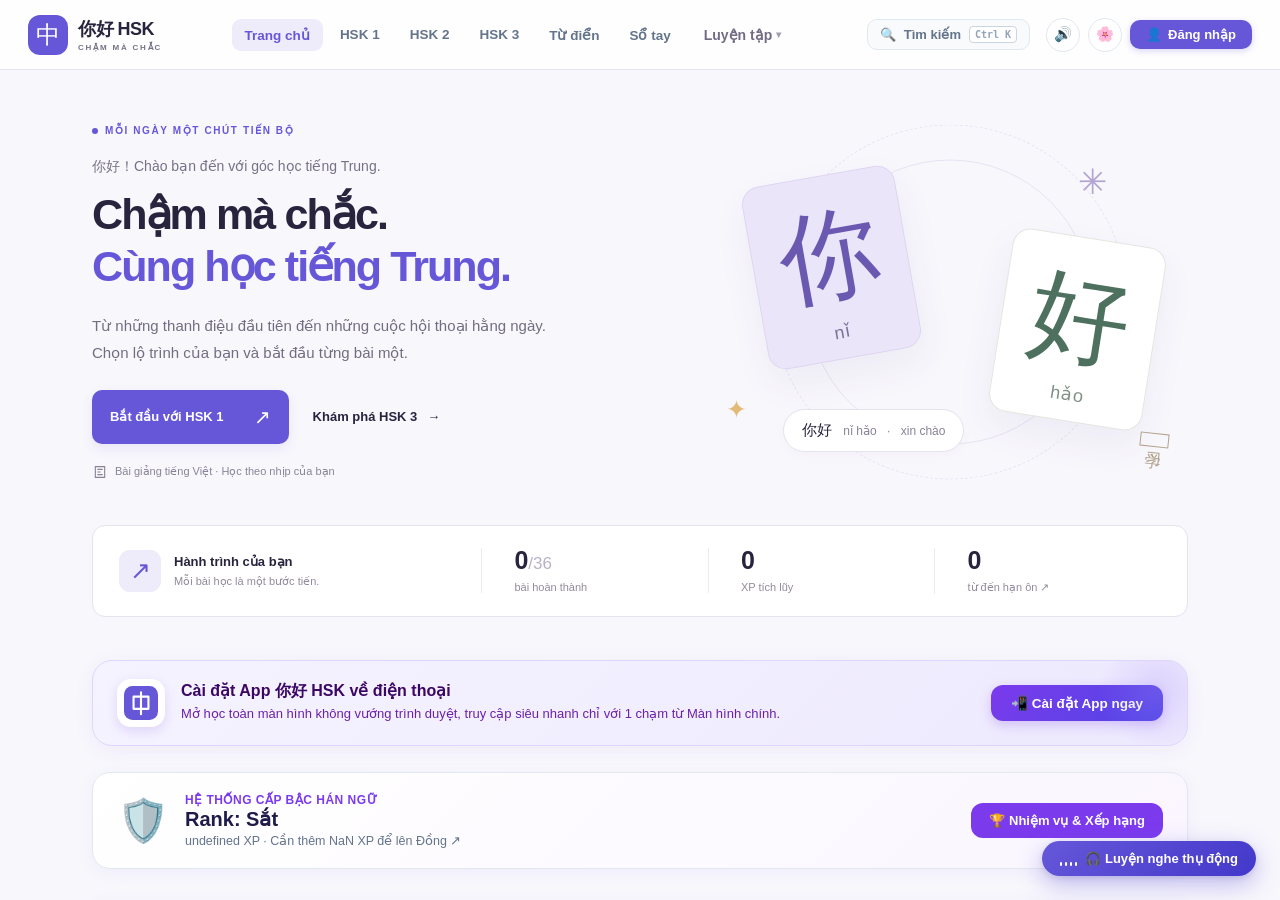
==== commit 738e65e5: "refactor(header): redesign header for ultra clean, compact, and organized edtech UI" ====
--- a/index.html
+++ b/index.html
@@ -59,19 +59,34 @@
         <a href="#hsk1" data-route="hsk1">HSK 1</a>
         <a href="#hsk2" data-route="hsk2">HSK 2</a>
         <a href="#hsk3" data-route="hsk3">HSK 3</a>
-        <a href="#dict" data-route="dict">📖 Tra từ điển</a>
-        <a href="#notebook" data-route="notebook">⭐ Sổ tay</a>
-        <a href="javascript:void(0)" onclick="window.HSKSpeechTrainer?.open()" title="Luyện phát âm câu mẫu bằng giọng nói AI">🎙️ Luyện nói</a>
-        <a href="javascript:void(0)" onclick="window.HSKTypingGame?.open()" title="Thử thách gõ Pinyin ra chữ Hán trong 60 giây">⌨️ Gõ Pinyin</a>
-        <a href="javascript:void(0)" onclick="window.HSKSkillDrills?.open()" title="Luyện theo chuyên đề ngữ pháp, bẫy thi và nghe hiểu">🎯 Chuyên đề</a>
+        <a href="#dict" data-route="dict">Từ điển</a>
+        <a href="#notebook" data-route="notebook">Sổ tay</a>
+        <div class="nav-dropdown" id="navPracticeDropdown">
+          <button type="button" class="nav-dropdown-btn">
+            <span>Luyện tập</span>
+            <span style="font-size:10px; opacity:0.65;">▾</span>
+          </button>
+          <div class="nav-dropdown-menu">
+            <a href="javascript:void(0)" onclick="window.HSKSpeechTrainer?.open()">🎙️ Luyện phát âm AI</a>
+            <a href="javascript:void(0)" onclick="window.HSKTypingGame?.open()">⌨️ Game gõ Pinyin</a>
+            <a href="javascript:void(0)" onclick="window.HSKSkillDrills?.open()">⚡ Đấu trường 4 kỹ năng</a>
+            <a href="javascript:void(0)" onclick="window.SRSEngine?.open()">🗂️ Flashcards SRS</a>
+            <a href="#exam" onclick="window.location.hash='exam'">📝 Thi thử HSK</a>
+            <a href="javascript:void(0)" onclick="window.HSKCertificate?.open()">🎓 Nhận chứng chỉ</a>
+            <a href="javascript:void(0)" onclick="window.HSKImmersionPlayer?.show()">🎧 Nghe thụ động</a>
+          </div>
+        </div>
       </nav>
-      <div id="authHeaderSlot" style="display:flex; align-items:center; gap:8px;">
-        <button type="button" class="sound-toggle-btn" onclick="window.HSKAudioFX?.toggleMute()" title="Bật/Tắt âm thanh hiệu ứng" style="background:#f8fafc; border:1.5px solid #e2e8f0; border-radius:9px; padding:6px 10px; font-size:14px; cursor:pointer;">🔊</button>
-        <button type="button" onclick="window.HSKCertificate?.open()" title="Nhận chứng chỉ tốt nghiệp HSK" style="background:#fef3c7; border:1.5px solid #f59e0b; color:#b45309; border-radius:9px; padding:6px 10px; font-size:12.5px; font-weight:700; cursor:pointer;">🎓 Chứng chỉ</button>
-        <button type="button" id="themePickerBtn" class="theme-header-btn" onclick="window.HSKTheme?.openModal()" title="Đổi giao diện Mùa & Lễ hội"><span>🎨</span> <span>Đổi giao diện</span></button>
-        <button type="button" id="pwaHeaderInstallBtn" class="pwa-header-btn" onclick="window.HSKPWA?.install()" title="Cài đặt App về điện thoại hoặc máy tính"><span>📲</span> <span>Cài App</span></button>
-        <button type="button" id="headerRankBadge" class="header-rank-badge rank-iron" onclick="window.Gamification?.openRankModal()" title="Cấp bậc Rank & Nhiệm vụ hàng ngày">🛡️ Sắt · 0 XP</button>
-        <button type="button" id="headerLoginBtn" style="background:#6657d9; color:#fff; border:0; padding:7px 14px; border-radius:9px; font-weight:700; font-size:13px; cursor:pointer;" onclick="window.HSKAuth?.openAuthModal()">Đăng nhập</button>
+      <div id="authHeaderSlot" class="header-action-cluster">
+        <button type="button" id="spotlightHeaderBtn" class="header-search-pill" onclick="window.HSKSpotlight?.open()" title="Tìm kiếm nhanh (Ctrl + K)">
+          <span style="font-size:13px;">🔍</span>
+          <span class="spotlight-btn-text">Tìm kiếm</span>
+          <kbd class="search-kbd">Ctrl K</kbd>
+        </button>
+        <div id="dailyGoalSlot" style="display:inline-flex;"></div>
+        <button type="button" class="header-circle-btn sound-toggle-btn" onclick="window.HSKAudioFX?.toggleMute()" title="Bật/Tắt âm thanh hiệu ứng">🔊</button>
+        <button type="button" id="themePickerBtn" class="header-circle-btn theme-header-circle-btn" onclick="window.HSKTheme?.openModal()" title="Đổi giao diện Mùa & Lễ hội"><span>🎨</span></button>
+        <button type="button" id="headerLoginBtn" class="btn-login-header" onclick="window.HSKAuth?.openAuthModal()"><span>👤</span> <span>Đăng nhập</span></button>
       </div>
     </header>
     <main class="view" id="main">
--- a/site.css
+++ b/site.css
@@ -1,5 +1,5 @@
 :root{--purple:#6657d9;--ink:#28243e;--muted:#777185;--line:#e6e2ee;--paper:#f8f7fc;--purple-light:#eeebfa;--green:#52776b;--teal:#277c89}
-*{box-sizing:border-box}html,body{margin:0;height:100%;font-family:Inter,"Segoe UI",Arial,sans-serif;color:var(--ink);background:var(--paper)}body{font-size:15px}a{color:inherit;text-decoration:none}button,a{-webkit-tap-highlight-color:transparent}a:focus-visible,button:focus-visible{outline:3px solid #ada3ef;outline-offset:5px;border-radius:6px}[hidden]{display:none!important}.shell{height:100%;height:100dvh;display:flex;flex-direction:column}.top{min-height:80px;background:#ffffffed;border-bottom:1px solid var(--line);display:flex;align-items:center;gap:40px;padding:12px 38px;flex-shrink:0}.logo{display:flex;align-items:center;gap:11px}.logo>b{background:var(--purple);color:#fff;border-radius:13px;width:43px;height:43px;display:grid;place-items:center;font-size:25px;font-family:STKaiti,KaiTi,serif;font-weight:500}.logo>span{display:flex;flex-direction:column;gap:3px}.logo strong{font-size:20px;letter-spacing:-.5px}.logo small{font-size:8px;letter-spacing:2px;font-weight:700;color:var(--muted)}.site-nav{display:flex;gap:6px;margin:auto}.site-nav a{font-weight:600;color:#726c83;padding:11px 19px;border-radius:9px;transition:background .15s,color .15s}.site-nav a:hover{background:#f5f3fb;color:var(--purple)}.site-nav a.active{background:var(--purple-light);color:var(--purple)}.profile{display:flex;align-items:center;gap:8px;max-width:230px;font-size:12px;color:var(--muted)}#profileLabel{overflow:hidden;text-overflow:ellipsis;white-space:nowrap}.profile-dot{width:7px;height:7px;border-radius:50%;background:#85a696;flex-shrink:0}.view{position:relative;flex:1;min-height:0}.home{height:100%;overflow:auto}.home-inner{max-width:1160px;padding:0 32px;margin:auto}.intro{display:grid;grid-template-columns:1.25fr 1fr;gap:24px;align-items:center;padding:55px 0 45px;min-height:410px}.eyebrow{font-size:10px;color:var(--purple);font-weight:700;letter-spacing:1.6px;display:flex;align-items:center;gap:7px}.eyebrow>span{width:6px;height:6px;border-radius:100%;background:var(--purple)}.greeting{font-size:14px;color:var(--muted);margin:22px 0 12px}.intro h1{font-size:43px;font-weight:750;line-height:1.22;letter-spacing:-1.9px;margin:0 0 19px}.intro h1 em{font-style:normal;color:var(--purple)}.intro-description{color:#736d80;line-height:1.8;font-size:15px;max-width:470px;margin:0 0 24px}.intro-actions{display:flex;align-items:center;gap:24px}.primary-action{display:flex;align-items:center;gap:30px;background:var(--purple);color:white;font-size:13px;font-weight:650;padding:15px 18px;border-radius:10px;box-shadow:0 5px 12px #6657d91a;transition:background .15s,transform .15s}.primary-action:hover{background:#5849c8;transform:translateY(-1px)}.primary-action>span:last-child{font-size:20px;font-weight:400}.text-action{font-size:13px;font-weight:650;display:flex;gap:10px;align-items:center}.text-action:hover{color:var(--purple)}.intro-note{display:flex;align-items:center;gap:7px;margin-top:20px;font-size:11px;color:#8a8398}.intro-art{position:relative;height:310px;isolation:isolate}.art-orbit{position:absolute;border:1px solid #e8e3f3;border-radius:50%;z-index:-1;left:50%;top:50%;transform:translate(-50%,-50%)}.orbit-one{width:285px;height:285px}.orbit-two{width:355px;height:355px;border-style:dashed}.character-card{position:absolute;border-radius:18px;display:flex;align-items:center;justify-content:center;flex-direction:column;width:155px;height:185px;box-shadow:0 16px 36px #4d3d7a10}.character-card>span{font-family:STKaiti,KaiTi,"Noto Serif CJK SC",serif;font-size:100px;font-weight:400;line-height:1.3}.character-card small{font-size:18px;color:#7b729a;letter-spacing:1px}.card-ni{background:#eae5f9;left:9%;top:28px;transform:rotate(-10deg);color:#6b58b0;border:1px solid #dfd5f1}.card-hao{background:#fff;right:7%;top:90px;transform:rotate(9deg);color:#4d705f;border:1px solid #e2e7df}.card-hao small{color:#809187}.art-caption{position:absolute;bottom:5px;left:15%;background:#fff;border:1px solid var(--line);padding:11px 18px;border-radius:30px;font-size:12px;color:#8a8398;box-shadow:0 4px 12px #46345a06}.art-caption span{font-size:15px;color:var(--ink);margin-right:8px}.art-caption i{font-style:normal;margin:0 7px}.art-spark{position:absolute;color:#b2a4d4}.spark-one{right:17%;top:15px;font-size:35px}.spark-two{left:3%;bottom:33px;font-size:25px;color:#e2bc76}.art-seal{position:absolute;right:4%;bottom:10px;border:1px solid #b2a28d;color:#b2a28d;writing-mode:vertical-rl;font-size:16px;padding:6px 3px;font-family:STKaiti,KaiTi,serif;transform:rotate(6deg)}.journey{border:1px solid var(--line);background:#fff;border-radius:13px;display:grid;grid-template-columns:1.6fr 1fr 1fr 1fr;align-items:center;padding:22px 26px;margin-bottom:43px}.journey-label{display:flex;gap:13px;align-items:center}.journey-icon{width:42px;height:42px;display:grid;place-items:center;background:var(--purple-light);color:var(--purple);border-radius:11px;font-size:25px}.journey-label strong{display:block;font-size:13px;font-weight:700}.journey-label small{display:block;font-size:11px;color:#928a9c;margin-top:6px}.journey-stat{padding-left:32px;border-left:1px solid #eeeaf2}.journey-stat>strong{font-size:25px;font-weight:700;display:block;line-height:1}.journey-stat>strong>span{color:#b8b1c6;font-size:17px;font-weight:400}.journey-stat small{color:#928a9c;font-size:11px;display:block;margin-top:8px}.section-heading{display:flex;justify-content:space-between;align-items:end;margin-bottom:20px}.section-kicker{font-size:9px;letter-spacing:1.7px;font-weight:700;color:#9990a6}.section-heading h2{font-size:24px;font-weight:700;letter-spacing:-.65px;margin:8px 0 0}.course-count{font-size:12px;color:#8b8299}.course-grid{display:grid;grid-template-columns:repeat(3,minmax(0,1fr));gap:22px}.course-card{display:flex;flex-direction:column;min-width:0;position:relative;border:1px solid var(--line);background:#fff;border-radius:15px;padding:24px 27px;overflow:hidden}.course-top{display:flex;justify-content:space-between;align-items:center;margin-bottom:2px}.level-tag{font-size:9px;letter-spacing:1.3px;color:var(--purple);font-weight:700}.course-two .level-tag{color:var(--green)}.course-number{font-size:28px;color:#e9e4f6;letter-spacing:-1px;font-weight:750}.course-two .course-number{color:#e1ece5}.course-card h3{font-size:31px;letter-spacing:-.8px;margin:3px 0 12px}.course-card h3 span{font-size:21px;font-family:STKaiti,KaiTi,serif;font-weight:400;color:#b9b0cd;margin-left:9px}.course-two h3 span{color:#b1c2b6}.course-card>p{font-size:13px;color:#82788f;line-height:1.7;max-width:340px;min-height:44px;margin:0 0 18px}.course-meta{display:flex;flex-wrap:wrap;gap:9px 14px;margin-top:auto;font-size:10px;font-weight:600;color:#8d819f;margin-bottom:26px}.course-meta span{display:flex;align-items:center;gap:6px}.course-meta span:before{content:"";width:4px;height:4px;background:#c9bfdb;border-radius:50%}.course-progress-label{display:flex;justify-content:space-between;font-size:10px;color:#988fa5;margin-bottom:9px}.course-progress-label>b{color:var(--purple);font-weight:600}.course-two .course-progress-label>b{color:var(--green)}.course-progress{height:5px;background:#f1edf7;border-radius:8px;overflow:hidden}.course-progress span{height:100%;width:0;display:block;background:var(--purple);border-radius:8px;transition:width .2s}.course-two .course-progress{background:#edf3ee}.course-two .course-progress span{background:var(--green)}.course-link{display:flex;justify-content:space-between;align-items:center;font-size:12px;font-weight:650;color:var(--purple);background:#f2effb;border:1px solid #ebe6f7;padding:12px 14px;border-radius:8px;margin-top:22px;transition:background .15s}.course-link>span:last-child{font-size:18px}.course-link:hover{background:#e9e3f9}.course-two .course-link{background:#f0f5f1;border-color:#e3ece6;color:var(--green)}.course-two .course-link:hover{background:#e3eee7}.method{margin:40px 0 30px}.method h2{font-size:14px;font-weight:650;margin:0 0 20px}.method-grid{display:grid;grid-template-columns:repeat(3,1fr);gap:30px}.method-grid>div{display:flex;gap:12px}.method-grid>div>span{font-size:10px;width:27px;height:27px;border:1px solid #e6e1ed;border-radius:50%;display:grid;place-items:center;flex-shrink:0;color:#a599b2}.method-grid p{margin:0}.method-grid strong{font-size:12px;font-weight:650;display:block;margin:3px 0 6px}.method-grid small{font-size:11px;line-height:1.7;color:#958b9f;display:block;max-width:235px}footer{border-top:1px solid var(--line);display:flex;justify-content:space-between;gap:16px;padding:22px 0;color:#a096aa;font-size:10px}footer b{font-size:16px;font-weight:400;font-family:STKaiti,KaiTi,serif;color:#857694;margin-right:6px}.course-view{height:100%;position:relative}.frame{width:100%;height:100%;border:0;display:block;background:var(--paper)}
+*{box-sizing:border-box}html,body{margin:0;height:100%;font-family:Inter,"Segoe UI",Arial,sans-serif;color:var(--ink);background:var(--paper)}body{font-size:15px}a{color:inherit;text-decoration:none}button,a{-webkit-tap-highlight-color:transparent}a:focus-visible,button:focus-visible{outline:3px solid #ada3ef;outline-offset:5px;border-radius:6px}[hidden]{display:none!important}.shell{height:100%;height:100dvh;display:flex;flex-direction:column}.top{min-height:70px;background:#ffffffed;border-bottom:1px solid var(--line);display:flex;align-items:center;justify-content:space-between;gap:20px;padding:10px 28px;flex-shrink:0}.logo{display:flex;align-items:center;gap:10px}.logo>b{background:var(--purple);color:#fff;border-radius:12px;width:40px;height:40px;display:grid;place-items:center;font-size:24px;font-family:STKaiti,KaiTi,serif;font-weight:500}.logo>span{display:flex;flex-direction:column;gap:2px}.logo strong{font-size:18px;letter-spacing:-.5px}.logo small{font-size:8px;letter-spacing:1.8px;font-weight:700;color:var(--muted)}.site-nav{display:flex;align-items:center;gap:4px;margin:0 12px}.site-nav a{font-weight:600;font-size:13.5px;color:#64748b;padding:8px 13px;border-radius:9px;transition:background .15s,color .15s}.site-nav a:hover{background:#f5f3fb;color:var(--purple)}.site-nav a.active{background:var(--purple-light);color:var(--purple);font-weight:700}.profile{display:flex;align-items:center;gap:8px;max-width:230px;font-size:12px;color:var(--muted)}#profileLabel{overflow:hidden;text-overflow:ellipsis;white-space:nowrap}.profile-dot{width:7px;height:7px;border-radius:50%;background:#85a696;flex-shrink:0}.view{position:relative;flex:1;min-height:0}.home{height:100%;overflow:auto}.home-inner{max-width:1160px;padding:0 32px;margin:auto}.intro{display:grid;grid-template-columns:1.25fr 1fr;gap:24px;align-items:center;padding:55px 0 45px;min-height:410px}.eyebrow{font-size:10px;color:var(--purple);font-weight:700;letter-spacing:1.6px;display:flex;align-items:center;gap:7px}.eyebrow>span{width:6px;height:6px;border-radius:100%;background:var(--purple)}.greeting{font-size:14px;color:var(--muted);margin:22px 0 12px}.intro h1{font-size:43px;font-weight:750;line-height:1.22;letter-spacing:-1.9px;margin:0 0 19px}.intro h1 em{font-style:normal;color:var(--purple)}.intro-description{color:#736d80;line-height:1.8;font-size:15px;max-width:470px;margin:0 0 24px}.intro-actions{display:flex;align-items:center;gap:24px}.primary-action{display:flex;align-items:center;gap:30px;background:var(--purple);color:white;font-size:13px;font-weight:650;padding:15px 18px;border-radius:10px;box-shadow:0 5px 12px #6657d91a;transition:background .15s,transform .15s}.primary-action:hover{background:#5849c8;transform:translateY(-1px)}.primary-action>span:last-child{font-size:20px;font-weight:400}.text-action{font-size:13px;font-weight:650;display:flex;gap:10px;align-items:center}.text-action:hover{color:var(--purple)}.intro-note{display:flex;align-items:center;gap:7px;margin-top:20px;font-size:11px;color:#8a8398}.intro-art{position:relative;height:310px;isolation:isolate}.art-orbit{position:absolute;border:1px solid #e8e3f3;border-radius:50%;z-index:-1;left:50%;top:50%;transform:translate(-50%,-50%)}.orbit-one{width:285px;height:285px}.orbit-two{width:355px;height:355px;border-style:dashed}.character-card{position:absolute;border-radius:18px;display:flex;align-items:center;justify-content:center;flex-direction:column;width:155px;height:185px;box-shadow:0 16px 36px #4d3d7a10}.character-card>span{font-family:STKaiti,KaiTi,"Noto Serif CJK SC",serif;font-size:100px;font-weight:400;line-height:1.3}.character-card small{font-size:18px;color:#7b729a;letter-spacing:1px}.card-ni{background:#eae5f9;left:9%;top:28px;transform:rotate(-10deg);color:#6b58b0;border:1px solid #dfd5f1}.card-hao{background:#fff;right:7%;top:90px;transform:rotate(9deg);color:#4d705f;border:1px solid #e2e7df}.card-hao small{color:#809187}.art-caption{position:absolute;bottom:5px;left:15%;background:#fff;border:1px solid var(--line);padding:11px 18px;border-radius:30px;font-size:12px;color:#8a8398;box-shadow:0 4px 12px #46345a06}.art-caption span{font-size:15px;color:var(--ink);margin-right:8px}.art-caption i{font-style:normal;margin:0 7px}.art-spark{position:absolute;color:#b2a4d4}.spark-one{right:17%;top:15px;font-size:35px}.spark-two{left:3%;bottom:33px;font-size:25px;color:#e2bc76}.art-seal{position:absolute;right:4%;bottom:10px;border:1px solid #b2a28d;color:#b2a28d;writing-mode:vertical-rl;font-size:16px;padding:6px 3px;font-family:STKaiti,KaiTi,serif;transform:rotate(6deg)}.journey{border:1px solid var(--line);background:#fff;border-radius:13px;display:grid;grid-template-columns:1.6fr 1fr 1fr 1fr;align-items:center;padding:22px 26px;margin-bottom:43px}.journey-label{display:flex;gap:13px;align-items:center}.journey-icon{width:42px;height:42px;display:grid;place-items:center;background:var(--purple-light);color:var(--purple);border-radius:11px;font-size:25px}.journey-label strong{display:block;font-size:13px;font-weight:700}.journey-label small{display:block;font-size:11px;color:#928a9c;margin-top:6px}.journey-stat{padding-left:32px;border-left:1px solid #eeeaf2}.journey-stat>strong{font-size:25px;font-weight:700;display:block;line-height:1}.journey-stat>strong>span{color:#b8b1c6;font-size:17px;font-weight:400}.journey-stat small{color:#928a9c;font-size:11px;display:block;margin-top:8px}.section-heading{display:flex;justify-content:space-between;align-items:end;margin-bottom:20px}.section-kicker{font-size:9px;letter-spacing:1.7px;font-weight:700;color:#9990a6}.section-heading h2{font-size:24px;font-weight:700;letter-spacing:-.65px;margin:8px 0 0}.course-count{font-size:12px;color:#8b8299}.course-grid{display:grid;grid-template-columns:repeat(3,minmax(0,1fr));gap:22px}.course-card{display:flex;flex-direction:column;min-width:0;position:relative;border:1px solid var(--line);background:#fff;border-radius:15px;padding:24px 27px;overflow:hidden}.course-top{display:flex;justify-content:space-between;align-items:center;margin-bottom:2px}.level-tag{font-size:9px;letter-spacing:1.3px;color:var(--purple);font-weight:700}.course-two .level-tag{color:var(--green)}.course-number{font-size:28px;color:#e9e4f6;letter-spacing:-1px;font-weight:750}.course-two .course-number{color:#e1ece5}.course-card h3{font-size:31px;letter-spacing:-.8px;margin:3px 0 12px}.course-card h3 span{font-size:21px;font-family:STKaiti,KaiTi,serif;font-weight:400;color:#b9b0cd;margin-left:9px}.course-two h3 span{color:#b1c2b6}.course-card>p{font-size:13px;color:#82788f;line-height:1.7;max-width:340px;min-height:44px;margin:0 0 18px}.course-meta{display:flex;flex-wrap:wrap;gap:9px 14px;margin-top:auto;font-size:10px;font-weight:600;color:#8d819f;margin-bottom:26px}.course-meta span{display:flex;align-items:center;gap:6px}.course-meta span:before{content:"";width:4px;height:4px;background:#c9bfdb;border-radius:50%}.course-progress-label{display:flex;justify-content:space-between;font-size:10px;color:#988fa5;margin-bottom:9px}.course-progress-label>b{color:var(--purple);font-weight:600}.course-two .course-progress-label>b{color:var(--green)}.course-progress{height:5px;background:#f1edf7;border-radius:8px;overflow:hidden}.course-progress span{height:100%;width:0;display:block;background:var(--purple);border-radius:8px;transition:width .2s}.course-two .course-progress{background:#edf3ee}.course-two .course-progress span{background:var(--green)}.course-link{display:flex;justify-content:space-between;align-items:center;font-size:12px;font-weight:650;color:var(--purple);background:#f2effb;border:1px solid #ebe6f7;padding:12px 14px;border-radius:8px;margin-top:22px;transition:background .15s}.course-link>span:last-child{font-size:18px}.course-link:hover{background:#e9e3f9}.course-two .course-link{background:#f0f5f1;border-color:#e3ece6;color:var(--green)}.course-two .course-link:hover{background:#e3eee7}.method{margin:40px 0 30px}.method h2{font-size:14px;font-weight:650;margin:0 0 20px}.method-grid{display:grid;grid-template-columns:repeat(3,1fr);gap:30px}.method-grid>div{display:flex;gap:12px}.method-grid>div>span{font-size:10px;width:27px;height:27px;border:1px solid #e6e1ed;border-radius:50%;display:grid;place-items:center;flex-shrink:0;color:#a599b2}.method-grid p{margin:0}.method-grid strong{font-size:12px;font-weight:650;display:block;margin:3px 0 6px}.method-grid small{font-size:11px;line-height:1.7;color:#958b9f;display:block;max-width:235px}footer{border-top:1px solid var(--line);display:flex;justify-content:space-between;gap:16px;padding:22px 0;color:#a096aa;font-size:10px}footer b{font-size:16px;font-weight:400;font-family:STKaiti,KaiTi,serif;color:#857694;margin-right:6px}.course-view{height:100%;position:relative}.frame{width:100%;height:100%;border:0;display:block;background:var(--paper)}
 @media(min-width:1500px){.home-inner{max-width:1270px}.intro{padding-top:70px;padding-bottom:60px}.intro h1{font-size:48px}.intro-art{max-width:450px;width:100%;justify-self:center}.course-card{padding:28px 32px}}
 @media(max-width:950px){.top{padding:12px 22px;gap:20px}.profile{display:none}.site-nav{margin-left:auto;margin-right:0}.intro h1{font-size:36px;letter-spacing:-1.3px}.intro-actions{gap:16px}.text-action{font-size:11px}.character-card{width:130px;height:165px}.character-card>span{font-size:85px}.card-ni{left:5%}.card-hao{right:1%}.intro-art{height:290px}.orbit-two{width:285px;height:285px}.orbit-one{width:225px;height:225px}.art-caption{left:7%;bottom:0}.journey{padding:21px 20px;grid-template-columns:1.6fr 1fr 1fr 1fr}.journey-stat{padding-left:20px}.journey-label small{display:none}.journey-icon{width:34px;height:34px}.journey-label{gap:9px}.home-inner{padding:0 26px}}
 @media(max-width:680px){.top{min-height:72px;padding:10px 15px;gap:10px}.logo>b{width:35px;height:35px;font-size:22px;border-radius:10px}.logo{gap:7px}.logo strong{font-size:16px}.logo small{font-size:6px;letter-spacing:1.1px}.site-nav{gap:2px}.site-nav a{padding:10px 9px;font-size:11px}.home-inner{padding:0 20px}.intro{display:block;padding:34px 0 28px;min-height:0}.intro h1{font-size:35px;letter-spacing:-1.4px}.eyebrow{font-size:8px;letter-spacing:1.1px}.greeting{font-size:12px;margin:18px 0 10px}.intro-description{font-size:13px;line-height:1.8;margin-bottom:20px;max-width:410px}.intro-actions{gap:18px;flex-wrap:wrap}.primary-action{font-size:12px;padding:12px 15px;gap:18px}.text-action{font-size:11px}.intro-note{font-size:9px;margin-top:16px}.intro-art{display:none}.journey{grid-template-columns:repeat(3,1fr);padding:17px 18px;gap:19px 0;margin-bottom:30px}.journey-label{grid-column:1/-1}.journey-label strong{font-size:12px}.journey-label small{display:block;font-size:10px}.journey-icon{width:31px;height:31px;font-size:22px}.journey-stat{padding-left:20px}.journey-stat:nth-child(2){border:0;padding-left:0}.journey-stat>strong{font-size:24px}.journey-stat small{font-size:9px}.section-heading{align-items:start;gap:10px;margin-bottom:16px}.section-heading h2{font-size:21px;line-height:1.4;margin-top:6px}.section-kicker{font-size:8px}.course-count{display:none}.course-grid{grid-template-columns:1fr;gap:16px}.course-card{padding:21px 22px}.course-card>p{min-height:0}.course-meta{margin-bottom:22px}.course-link{margin-top:18px}.method{margin:28px 0}.method-grid{grid-template-columns:1fr;gap:18px}.method-grid small{max-width:none}.method h2{font-size:13px}.method-grid strong{font-size:12px}.method-grid small{font-size:11px}.method-grid>div>span{width:29px;height:29px}footer{flex-direction:column;gap:10px;font-size:9px;padding:18px 0 24px}}
--- a/enhancements.css
+++ b/enhancements.css
@@ -364,3 +364,355 @@
   from { opacity: 0; transform: scale(0.97); }
   to { opacity: 1; transform: scale(1); }
 }
+
+/* ================================================================
+   CLEAN & COMPACT MODERN HEADER SYSTEM
+   ================================================================ */
+.header-action-cluster {
+  display: flex;
+  align-items: center;
+  gap: 8px;
+  flex-shrink: 0;
+}
+
+/* Search Pill */
+.header-search-pill,
+.spotlight-header-btn {
+  display: inline-flex;
+  align-items: center;
+  gap: 8px;
+  background: #f8fafc;
+  border: 1.5px solid #e2e8f0;
+  border-radius: 10px;
+  padding: 6px 12px;
+  font-size: 13px;
+  font-weight: 600;
+  color: #64748b;
+  cursor: pointer;
+  transition: all 0.15s ease;
+  user-select: none;
+}
+.header-search-pill:hover,
+.spotlight-header-btn:hover {
+  background: #ffffff;
+  border-color: #cbd5e1;
+  color: #1e1b4b;
+  box-shadow: 0 2px 6px rgba(0,0,0,0.04);
+}
+.header-search-pill .search-kbd,
+.spotlight-header-btn .search-kbd,
+.header-search-pill .spotlight-shortcut-badge,
+.spotlight-header-btn .spotlight-shortcut-badge {
+  font-size: 10px;
+  font-weight: 800;
+  color: #94a3b8;
+  background: #ffffff;
+  border: 1px solid #cbd5e1;
+  border-radius: 4px;
+  padding: 2px 5px;
+}
+
+/* Ghost Circle Icon Buttons (Sound, Theme) */
+.header-circle-btn {
+  width: 34px;
+  height: 34px;
+  border-radius: 50%;
+  border: 1.5px solid #e2e8f0;
+  background: #ffffff;
+  color: #475569;
+  display: inline-flex;
+  align-items: center;
+  justify-content: center;
+  font-size: 14.5px;
+  cursor: pointer;
+  transition: all 0.15s cubic-bezier(0.16, 1, 0.3, 1);
+  flex-shrink: 0;
+  padding: 0;
+}
+.header-circle-btn:hover {
+  background: #f8fafc;
+  border-color: #cbd5e1;
+  transform: scale(1.06);
+  box-shadow: 0 2px 6px rgba(0,0,0,0.04);
+}
+
+/* User Menu & Dropdown */
+.user-menu-wrap {
+  position: relative;
+  display: inline-block;
+}
+.user-menu-trigger {
+  display: inline-flex;
+  align-items: center;
+  gap: 8px;
+  background: #ffffff;
+  border: 1.5px solid #e2e8f0;
+  border-radius: 999px;
+  padding: 3px 12px 3px 4px;
+  cursor: pointer;
+  font-size: 13px;
+  font-weight: 700;
+  color: #1e1b4b;
+  transition: all 0.15s ease;
+}
+.user-menu-trigger:hover,
+.user-menu-wrap.active .user-menu-trigger {
+  border-color: #cbd5e1;
+  background: #f8fafc;
+  box-shadow: 0 2px 6px rgba(0,0,0,0.04);
+}
+.user-avatar-circle {
+  width: 26px;
+  height: 26px;
+  border-radius: 50%;
+  background: linear-gradient(135deg, #6657d9, #4f46e5);
+  color: #ffffff;
+  font-weight: 800;
+  font-size: 12px;
+  display: inline-flex;
+  align-items: center;
+  justify-content: center;
+}
+.user-chevron {
+  font-size: 10px;
+  color: #94a3b8;
+  transition: transform 0.15s ease;
+}
+.user-menu-wrap.active .user-chevron {
+  transform: rotate(180deg);
+}
+
+.user-menu-dropdown {
+  position: absolute;
+  top: calc(100% + 10px);
+  right: 0;
+  z-index: 99999;
+  width: 260px;
+  background: #ffffff;
+  border: 1.5px solid #e2e8f0;
+  border-radius: 18px;
+  box-shadow: 0 20px 50px rgba(15, 23, 42, 0.16), 0 0 0 1px rgba(0,0,0,0.03);
+  padding: 10px;
+  display: flex;
+  flex-direction: column;
+  gap: 2px;
+  animation: dropdownFadeIn 0.18s cubic-bezier(0.16, 1, 0.3, 1);
+}
+.user-menu-dropdown.hidden,
+.user-menu-dropdown[hidden] {
+  display: none !important;
+}
+
+.user-dropdown-header {
+  display: flex;
+  align-items: center;
+  gap: 10px;
+  padding: 6px 8px 10px;
+}
+.user-dropdown-avatar {
+  width: 36px;
+  height: 36px;
+  border-radius: 50%;
+  background: #ede9fe;
+  color: #6657d9;
+  font-weight: 800;
+  font-size: 15px;
+  display: flex;
+  align-items: center;
+  justify-content: center;
+}
+.user-dropdown-info {
+  display: flex;
+  flex-direction: column;
+}
+.user-dropdown-name {
+  font-size: 13.5px;
+  font-weight: 800;
+  color: #1e1b4b;
+}
+.user-dropdown-role {
+  font-size: 11px;
+  font-weight: 700;
+  color: #64748b;
+}
+.user-dropdown-role.admin {
+  color: #dc2626;
+}
+
+.user-dropdown-rank {
+  display: flex;
+  align-items: center;
+  gap: 10px;
+  background: #f8fafc;
+  border: 1px solid #e2e8f0;
+  border-radius: 12px;
+  padding: 8px 12px;
+  margin: 4px 0 6px;
+  cursor: pointer;
+  transition: all 0.15s ease;
+}
+.user-dropdown-rank:hover {
+  background: #f1f5f9;
+  border-color: #cbd5e1;
+}
+
+.user-dropdown-divider {
+  height: 1px;
+  background: #f1f5f9;
+  margin: 4px 0;
+}
+
+.user-dropdown-item {
+  display: flex;
+  align-items: center;
+  gap: 10px;
+  padding: 8px 10px;
+  border-radius: 10px;
+  font-size: 13px;
+  font-weight: 600;
+  color: #334155;
+  text-decoration: none;
+  cursor: pointer;
+  border: 0;
+  background: transparent;
+  width: 100%;
+  text-align: left;
+  transition: all 0.12s ease;
+}
+.user-dropdown-item:hover {
+  background: #f1f5f9;
+  color: #1e1b4b;
+}
+.user-dropdown-item.admin {
+  color: #4f46e5;
+  font-weight: 700;
+}
+.user-dropdown-item.logout {
+  color: #e11d48;
+}
+.user-dropdown-item.logout:hover {
+  background: #fff1f2;
+  color: #be123c;
+}
+
+/* Login Header Button */
+.btn-login-header {
+  background: #6657d9;
+  color: #ffffff;
+  border: 0;
+  border-radius: 10px;
+  padding: 7px 16px;
+  font-size: 13px;
+  font-weight: 700;
+  cursor: pointer;
+  display: inline-flex;
+  align-items: center;
+  gap: 6px;
+  box-shadow: 0 2px 6px rgba(102,87,217,0.25);
+  transition: all 0.15s ease;
+}
+.btn-login-header:hover {
+  background: #5544d4;
+  transform: translateY(-1px);
+}
+
+/* Nav Dropdown for Practice Tools */
+.nav-dropdown {
+  position: relative;
+  display: inline-block;
+}
+.nav-dropdown-btn {
+  border: 0;
+  background: transparent;
+  font-weight: 600;
+  color: #726c83;
+  padding: 11px 16px;
+  border-radius: 9px;
+  cursor: pointer;
+  font-size: 14px;
+  display: inline-flex;
+  align-items: center;
+  gap: 4px;
+  transition: all 0.15s ease;
+}
+.nav-dropdown-btn:hover,
+.nav-dropdown.active .nav-dropdown-btn {
+  background: #f5f3fb;
+  color: #6657d9;
+}
+.nav-dropdown-menu {
+  position: absolute;
+  top: calc(100% + 4px);
+  left: 0;
+  z-index: 99998;
+  width: 240px;
+  background: #ffffff;
+  border: 1.5px solid #e2e8f0;
+  border-radius: 16px;
+  box-shadow: 0 16px 40px rgba(15, 23, 42, 0.14);
+  padding: 8px;
+  display: none;
+  flex-direction: column;
+  gap: 2px;
+  animation: dropdownFadeIn 0.15s ease-out;
+}
+.nav-dropdown:hover .nav-dropdown-menu,
+.nav-dropdown.open .nav-dropdown-menu {
+  display: flex;
+}
+.nav-dropdown-menu a {
+  display: flex !important;
+  align-items: center;
+  gap: 10px;
+  padding: 8px 12px !important;
+  border-radius: 10px;
+  font-size: 13px !important;
+  font-weight: 600 !important;
+  color: #334155 !important;
+  background: transparent !important;
+  transition: all 0.12s ease;
+}
+.nav-dropdown-menu a:hover {
+  background: #f8fafc !important;
+  color: #6657d9 !important;
+  transform: translateX(3px);
+}
+
+@media (max-width: 950px) {
+  .header-search-pill .spotlight-btn-text,
+  .header-search-pill .search-kbd,
+  .header-search-pill .spotlight-shortcut-badge {
+    display: none !important;
+  }
+  .header-search-pill {
+    padding: 6px 9px !important;
+  }
+  .user-display-name {
+    display: none !important;
+  }
+  .site-nav a {
+    padding: 7px 9px !important;
+    font-size: 13px !important;
+  }
+}
+
+@media (max-width: 680px) {
+  .top {
+    flex-wrap: wrap !important;
+    gap: 10px !important;
+    padding: 10px 14px !important;
+    min-height: auto !important;
+  }
+  .header-action-cluster {
+    margin-left: auto;
+    gap: 6px !important;
+  }
+  .site-nav {
+    order: 3;
+    width: 100%;
+    overflow-x: auto;
+    padding: 4px 0;
+    gap: 2px !important;
+    margin: 0 !important;
+  }
+}
--- a/spotlight-search.css
+++ b/spotlight-search.css
@@ -214,3 +214,4 @@
   from { transform: translateY(-16px); opacity: 0; }
   to { transform: translateY(0); opacity: 1; }
 }
+
--- a/immersion-player.css
+++ b/immersion-player.css
@@ -271,3 +271,4 @@
     width: auto;
   }
 }
+
--- a/daily-goal.css
+++ b/daily-goal.css
@@ -261,3 +261,4 @@
   from { transform: scale(0.92); opacity: 0; }
   to { transform: scale(1); opacity: 1; }
 }
+
--- a/certificate-generator.css
+++ b/certificate-generator.css
@@ -256,3 +256,4 @@
     border-radius: 0;
   }
 }
+
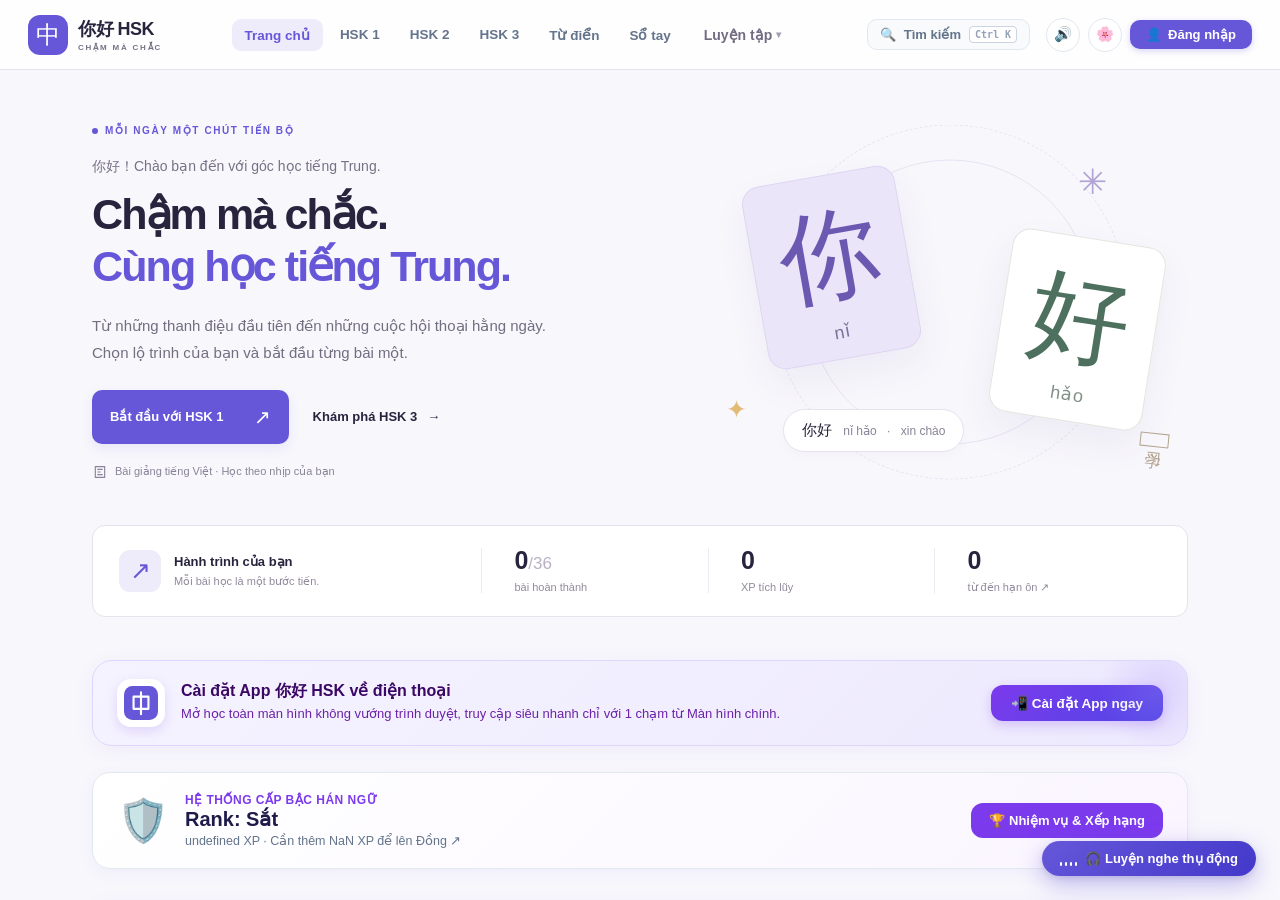
==== commit f56cb82b: "feat(hanzi-pad): lam dam chu mau va them huong dan thu tu net 1, 2, 3 kem mui ten chi huong but" ====
--- a/index.html
+++ b/index.html
@@ -34,6 +34,7 @@
   <script src="theme-switcher.js"></script>
   <script src="dictionary.js"></script>
   <script src="chinese-audio.js"></script>
+  <script src="hanzi-writer.min.js"></script>
   <script src="hanzi-canvas.js"></script>
   <script src="audio-fx.js" defer></script>
   <script src="gamification.js" defer></script>
--- a/enhancements.css
+++ b/enhancements.css
@@ -257,6 +257,19 @@
   height: 100%;
   cursor: crosshair;
   touch-action: none;
+  z-index: 6;
+}
+.hanzi-writer-layer {
+  position: absolute;
+  inset: 0;
+  width: 260px;
+  height: 260px;
+  pointer-events: none;
+  z-index: 2;
+}
+.hanzi-writer-layer svg {
+  width: 100% !important;
+  height: 100% !important;
 }
 .hanzi-guide {
   position: absolute;
@@ -265,13 +278,61 @@
   align-items: center;
   justify-content: center;
   font-size: 175px;
-  font-family: STKaiti, KaiTi, 'KaiTi SC', serif;
-  color: rgba(102, 87, 217, 0.15);
+  font-family: STKaiti, KaiTi, 'KaiTi SC', SimKai, serif;
+  font-weight: 700;
+  color: #4f46e5;
+  opacity: 0.50; /* Đậm nét rõ ràng - chuẩn hướng dẫn tập viết */
   pointer-events: none;
   line-height: 1;
   user-select: none;
   overflow: hidden;
   text-align: center;
+  z-index: 1;
+  transition: opacity 0.2s ease;
+}
+.hanzi-stroke-badges {
+  position: absolute;
+  inset: 0;
+  pointer-events: none;
+  z-index: 4;
+}
+.stroke-guide-marker {
+  position: absolute;
+  transform: translate(-50%, -50%);
+  display: inline-flex;
+  align-items: center;
+  justify-content: center;
+  gap: 2.5px;
+  background: #ef4444;
+  color: #ffffff;
+  padding: 1.5px 5.5px;
+  border-radius: 999px;
+  border: 1.5px solid #ffffff;
+  box-shadow: 0 2px 6px rgba(0, 0, 0, 0.35);
+  font-size: 10.5px;
+  font-weight: 800;
+  line-height: 1;
+  user-select: none;
+  pointer-events: none;
+  animation: strokeBadgePop 0.22s ease-out;
+}
+.stroke-num-badge {
+  font-size: 11px;
+  font-weight: 900;
+  font-family: -apple-system, BlinkMacSystemFont, 'Segoe UI', Roboto, sans-serif;
+  color: #ffffff;
+  letter-spacing: -0.2px;
+}
+.stroke-arrow-wrap {
+  display: inline-flex;
+  align-items: center;
+  justify-content: center;
+  width: 11px;
+  height: 11px;
+}
+@keyframes strokeBadgePop {
+  0% { transform: translate(-50%, -50%) scale(0.3); opacity: 0; }
+  100% { transform: translate(-50%, -50%) scale(1); opacity: 1; }
 }
 .hanzi-char-chip {
   background: #f1f5f9;
--- a/speech-trainer.css
+++ b/speech-trainer.css
@@ -23,8 +23,8 @@
 .speech-modal-card {
   background: #ffffff;
   border-radius: 24px;
-  width: min(720px, 100%);
-  max-height: 92vh;
+  width: min(780px, 100%);
+  max-height: 94vh;
   overflow-y: auto;
   box-shadow: 0 25px 60px rgba(0, 0, 0, 0.28);
   position: relative;
@@ -52,8 +52,9 @@
 
 .speech-level-selector {
   display: flex;
-  gap: 8px;
+  gap: 12px;
   padding: 16px 28px 0;
+  align-items: center;
   flex-wrap: wrap;
 }
 
@@ -69,6 +70,10 @@
   transition: all 0.2s;
 }
 
+.speech-lvl-btn:hover {
+  background: #f1f5f9;
+}
+
 .speech-lvl-btn.active {
   background: #6657d9;
   color: #ffffff;
@@ -76,6 +81,43 @@
   box-shadow: 0 4px 12px rgba(102, 87, 217, 0.25);
 }
 
+.speech-lesson-select {
+  border: 1.5px solid #cbd5e1;
+  background: #ffffff;
+  border-radius: 10px;
+  padding: 7px 12px;
+  font-size: 13px;
+  font-weight: 600;
+  color: #334155;
+  outline: none;
+  cursor: pointer;
+  max-width: 280px;
+  transition: border-color 0.2s;
+}
+
+.speech-lesson-select:focus {
+  border-color: #6657d9;
+  box-shadow: 0 0 0 3px rgba(102, 87, 217, 0.15);
+}
+
+.speech-random-btn {
+  border: 1px solid #e2e8f0;
+  background: #f8fafc;
+  color: #475569;
+  padding: 6px 12px;
+  border-radius: 9px;
+  font-size: 12px;
+  font-weight: 700;
+  cursor: pointer;
+  transition: all 0.2s;
+}
+
+.speech-random-btn:hover {
+  background: #ede9fe;
+  color: #6657d9;
+  border-color: #c4b5fd;
+}
+
 .speech-modal-body {
   padding: 20px 28px 28px;
 }
@@ -85,10 +127,23 @@
   background: #faf5ff;
   border: 2px solid #ede9fe;
   border-radius: 20px;
-  padding: 28px 24px;
+  padding: 28px 24px 24px;
   text-align: center;
-  margin-bottom: 24px;
+  margin-bottom: 22px;
   position: relative;
+}
+
+.speech-lesson-tag {
+  position: absolute;
+  top: 12px;
+  left: 14px;
+  background: #ede9fe;
+  color: #6657d9;
+  font-size: 11px;
+  font-weight: 800;
+  padding: 3px 8px;
+  border-radius: 6px;
+  letter-spacing: 0.05em;
 }
 
 .speech-target-hanzi {
@@ -96,7 +151,7 @@
   font-size: 38px;
   color: #1e1b4b;
   margin-bottom: 8px;
-  line-height: 1.3;
+  line-height: 1.35;
 }
 
 .speech-target-pinyin {
@@ -109,34 +164,85 @@
 .speech-target-vi {
   font-size: 15px;
   color: #64748b;
-}
-
-/* Action Controls (Audio & Mic) */
+  line-height: 1.4;
+}
+
+/* Action Controls (Audio, Mic, Playback & Comparison) */
 .speech-actions {
   display: flex;
   justify-content: center;
   align-items: center;
-  gap: 16px;
-  margin-bottom: 24px;
-}
-
-.speech-btn-listen {
+  gap: 10px;
+  margin-bottom: 18px;
+  flex-wrap: wrap;
+}
+
+.speech-btn-prev,
+.speech-btn-listen,
+.speech-btn-user,
+.speech-btn-compare,
+.speech-btn-next {
   background: #f1f5f9;
   color: #334155;
   border: 1px solid #cbd5e1;
-  padding: 12px 20px;
-  border-radius: 14px;
-  font-size: 14px;
+  padding: 10px 16px;
+  border-radius: 12px;
+  font-size: 13.5px;
   font-weight: 700;
   cursor: pointer;
   display: inline-flex;
   align-items: center;
-  gap: 8px;
+  gap: 6px;
   transition: all 0.2s;
-}
-
+  user-select: none;
+}
+
+.speech-btn-prev:hover,
 .speech-btn-listen:hover {
   background: #e2e8f0;
+}
+
+.speech-btn-user:hover:not(:disabled),
+.speech-btn-compare:hover:not(:disabled) {
+  background: #e2e8f0;
+}
+
+.speech-btn-user:disabled,
+.speech-btn-compare:disabled {
+  opacity: 0.45;
+  cursor: not-allowed;
+  pointer-events: none;
+}
+
+.speech-btn-user.is-playing-user {
+  background: #dcfce7 !important;
+  color: #15803d !important;
+  border-color: #86efac !important;
+  box-shadow: 0 0 0 3px rgba(34, 197, 94, 0.2);
+}
+
+.speech-btn-listen.is-playing-sample {
+  background: #e0e7ff !important;
+  color: #3730a3 !important;
+  border-color: #a5b4fc !important;
+  box-shadow: 0 0 0 3px rgba(99, 102, 241, 0.2);
+}
+
+.speech-btn-compare.is-comparing {
+  background: #fef3c7 !important;
+  color: #92400e !important;
+  border-color: #fcd34d !important;
+  box-shadow: 0 0 0 3px rgba(245, 158, 11, 0.2);
+}
+
+.speech-btn-next {
+  background: #6657d9;
+  color: #ffffff;
+  border: 0;
+}
+
+.speech-btn-next:hover {
+  background: #5849c8;
 }
 
 .speech-btn-mic {
@@ -148,11 +254,14 @@
   border-radius: 50%;
   font-size: 26px;
   cursor: pointer;
-  display: grid;
-  place-items: center;
+  display: flex;
+  flex-direction: column;
+  align-items: center;
+  justify-content: center;
   box-shadow: 0 6px 20px rgba(220, 38, 38, 0.35);
   transition: all 0.2s ease;
   position: relative;
+  flex-shrink: 0;
 }
 
 .speech-btn-mic:hover {
@@ -173,44 +282,34 @@
   }
 }
 
-.speech-btn-next {
-  background: #6657d9;
-  color: #ffffff;
-  border: 0;
-  padding: 12px 20px;
-  border-radius: 14px;
-  font-size: 14px;
-  font-weight: 700;
-  cursor: pointer;
-  display: inline-flex;
-  align-items: center;
-  gap: 8px;
-  transition: all 0.2s;
-}
-
-.speech-btn-next:hover {
-  background: #5849c8;
+.speech-status-text {
+  text-align: center;
+  font-size: 13.5px;
+  color: #475569;
+  margin-bottom: 16px;
+  min-height: 22px;
 }
 
 /* Evaluation Card */
 .speech-eval-card {
   border: 1px solid #e2e8f0;
   border-radius: 16px;
-  padding: 20px;
+  padding: 18px 20px;
   background: #ffffff;
+  box-shadow: 0 4px 14px rgba(0, 0, 0, 0.03);
 }
 
 .speech-eval-header {
   display: flex;
   justify-content: space-between;
   align-items: center;
-  margin-bottom: 12px;
+  margin-bottom: 10px;
 }
 
 .speech-score-badge {
-  font-size: 18px;
+  font-size: 16px;
   font-weight: 900;
-  padding: 6px 14px;
+  padding: 5px 14px;
   border-radius: 999px;
   display: inline-flex;
   align-items: center;
@@ -224,8 +323,8 @@
 .speech-transcript-box {
   background: #f8fafc;
   border-radius: 12px;
-  padding: 14px 16px;
-  margin: 12px 0;
+  padding: 12px 16px;
+  margin: 10px 0;
   font-size: 16px;
   line-height: 1.6;
 }
@@ -245,9 +344,33 @@
 }
 
 .speech-feedback-text {
-  font-size: 14px;
+  font-size: 13.5px;
   font-weight: 600;
   color: #334155;
   margin-top: 8px;
 }
 
+@media (max-width: 680px) {
+  .speech-actions {
+    gap: 8px;
+  }
+  .speech-btn-prev,
+  .speech-btn-listen,
+  .speech-btn-user,
+  .speech-btn-compare,
+  .speech-btn-next {
+    padding: 8px 12px;
+    font-size: 12px;
+  }
+  .speech-btn-mic {
+    width: 54px;
+    height: 54px;
+    font-size: 22px;
+  }
+  .speech-target-hanzi {
+    font-size: 28px;
+  }
+  .speech-target-box {
+    padding: 24px 16px 18px;
+  }
+}
--- a/immersion-player.css
+++ b/immersion-player.css
@@ -123,10 +123,10 @@
 }
 
 .immersion-body {
-  padding: 16px;
+  padding: 14px 16px;
   display: flex;
   flex-direction: column;
-  gap: 12px;
+  gap: 10px;
 }
 
 .immersion-selector-row {
@@ -150,8 +150,8 @@
   background: #fdfcff;
   border: 1.5px solid #ede9fe;
   border-radius: 14px;
-  padding: 14px 16px;
-  min-height: 96px;
+  padding: 12px 16px;
+  min-height: 88px;
   display: flex;
   flex-direction: column;
   justify-content: center;
@@ -160,7 +160,7 @@
   position: relative;
 }
 .immersion-hanzi-text {
-  font-size: 24px;
+  font-size: 23px;
   font-weight: 600;
   font-family: STKaiti, KaiTi, 'KaiTi SC', serif;
   color: #1e1b4b;
@@ -170,12 +170,187 @@
   font-size: 13.5px;
   font-weight: 700;
   color: #6657d9;
-  margin-top: 4px;
+  margin-top: 3px;
 }
 .immersion-meaning-text {
-  font-size: 13px;
+  font-size: 12.5px;
   color: #475569;
-  margin-top: 4px;
+  margin-top: 3px;
+}
+
+/* Voice Shadowing & Recording Dock */
+.immersion-voice-dock {
+  background: #f8fafc;
+  border: 1px solid #e2e8f0;
+  border-radius: 12px;
+  padding: 8px 10px;
+  display: flex;
+  flex-direction: column;
+  gap: 6px;
+}
+
+.immersion-voice-row {
+  display: grid;
+  grid-template-columns: repeat(4, 1fr);
+  gap: 6px;
+}
+
+.immersion-v-btn {
+  display: inline-flex;
+  flex-direction: column;
+  align-items: center;
+  justify-content: center;
+  gap: 2px;
+  padding: 6px 3px;
+  border-radius: 8px;
+  border: 1px solid #cbd5e1;
+  background: #ffffff;
+  color: #334155;
+  font-size: 11px;
+  font-weight: 700;
+  cursor: pointer;
+  transition: all 0.15s ease;
+  user-select: none;
+}
+.immersion-v-btn:hover:not(:disabled) {
+  transform: translateY(-1px);
+  box-shadow: 0 2px 6px rgba(0,0,0,0.06);
+}
+.immersion-v-btn:disabled {
+  opacity: 0.45;
+  cursor: not-allowed;
+  background: #f1f5f9;
+  border-color: #e2e8f0;
+}
+.immersion-v-btn .v-icon {
+  font-size: 14px;
+  line-height: 1;
+}
+
+/* Specific Voice Button Styles */
+.immersion-v-btn.rec-btn {
+  background: #fdf2f8;
+  border-color: #fbcfe8;
+  color: #be185d;
+}
+.immersion-v-btn.rec-btn:hover:not(:disabled) {
+  background: #fce7f3;
+  border-color: #f472b6;
+}
+.immersion-v-btn.rec-btn.is-recording {
+  background: #ef4444;
+  border-color: #dc2626;
+  color: #ffffff;
+  animation: recPulse 1s infinite alternate;
+}
+.immersion-v-btn.rec-btn.is-recording .rec-dot {
+  animation: blinkDot 0.8s infinite;
+}
+
+@keyframes recPulse {
+  0% { box-shadow: 0 0 0 0 rgba(239, 68, 68, 0.4); }
+  100% { box-shadow: 0 0 0 6px rgba(239, 68, 68, 0); }
+}
+@keyframes blinkDot {
+  0%, 100% { opacity: 1; }
+  50% { opacity: 0.2; }
+}
+
+.immersion-v-btn.play-user-btn {
+  background: #f0fdf4;
+  border-color: #bbf7d0;
+  color: #15803d;
+}
+.immersion-v-btn.play-user-btn:hover:not(:disabled) {
+  background: #dcfce7;
+  border-color: #86efac;
+}
+.immersion-v-btn.play-user-btn.is-playing-user {
+  background: #22c55e;
+  color: #ffffff;
+  border-color: #16a34a;
+}
+
+.immersion-v-btn.native-sample-btn {
+  background: #eff6ff;
+  border-color: #bfdbfe;
+  color: #1d4ed8;
+}
+.immersion-v-btn.native-sample-btn:hover:not(:disabled) {
+  background: #dbeafe;
+  border-color: #93c5fd;
+}
+.immersion-v-btn.native-sample-btn.is-playing-sample {
+  background: #3b82f6;
+  color: #ffffff;
+  border-color: #2563eb;
+}
+
+.immersion-v-btn.compare-btn {
+  background: #faf5ff;
+  border-color: #e9d5ff;
+  color: #7e22ce;
+}
+.immersion-v-btn.compare-btn:hover:not(:disabled) {
+  background: #f3e8ff;
+  border-color: #d8b4fe;
+}
+.immersion-v-btn.compare-btn.is-comparing {
+  background: #a855f7;
+  color: #ffffff;
+  border-color: #9333ea;
+}
+
+/* Feedback Box */
+.immersion-voice-feedback {
+  display: flex;
+  align-items: center;
+  gap: 6px;
+  font-size: 11px;
+  color: #475569;
+  background: #ffffff;
+  padding: 4px 8px;
+  border-radius: 6px;
+  border: 1px dashed #cbd5e1;
+  min-height: 24px;
+  line-height: 1.3;
+}
+.immersion-voice-feedback .feedback-icon {
+  font-size: 12px;
+  flex-shrink: 0;
+}
+.immersion-voice-feedback .feedback-text {
+  flex: 1;
+  overflow: hidden;
+  text-overflow: ellipsis;
+  white-space: nowrap;
+}
+.immersion-voice-feedback[data-type="recording"] {
+  background: #fef2f2;
+  border-color: #fca5a5;
+  color: #991b1b;
+  font-weight: 600;
+}
+.immersion-voice-feedback[data-type="success"] {
+  background: #f0fdf4;
+  border-color: #86efac;
+  color: #166534;
+  font-weight: 600;
+}
+.immersion-voice-feedback[data-type="playing"] {
+  background: #eff6ff;
+  border-color: #93c5fd;
+  color: #1e40af;
+}
+.immersion-voice-feedback[data-type="error"] {
+  background: #fff1f2;
+  border-color: #fecdd3;
+  color: #be123c;
+}
+.immersion-voice-feedback[data-type="info"] {
+  background: #f8fafc;
+  border-color: #cbd5e1;
+  color: #334155;
 }
 
 /* Controls Bar */
@@ -183,7 +358,7 @@
   display: flex;
   justify-content: space-between;
   align-items: center;
-  padding: 4px 6px;
+  padding: 2px 4px;
 }
 .immersion-playback-btns {
   display: flex;
@@ -191,13 +366,13 @@
   gap: 8px;
 }
 .immersion-play-btn {
-  width: 44px;
-  height: 44px;
+  width: 42px;
+  height: 42px;
   border-radius: 999px;
   background: #6657d9;
   color: #ffffff;
   border: 0;
-  font-size: 18px;
+  font-size: 17px;
   cursor: pointer;
   display: inline-flex;
   align-items: center;
@@ -209,13 +384,13 @@
   transform: scale(1.08);
 }
 .immersion-step-btn {
-  width: 34px;
-  height: 34px;
+  width: 32px;
+  height: 32px;
   border-radius: 999px;
   background: #f1f5f9;
   border: 1px solid #cbd5e1;
   color: #475569;
-  font-size: 14px;
+  font-size: 13px;
   cursor: pointer;
   display: inline-flex;
   align-items: center;
@@ -230,10 +405,10 @@
   display: flex;
   justify-content: space-between;
   align-items: center;
-  padding: 8px 12px;
+  padding: 6px 10px;
   background: #f8fafc;
-  border-radius: 10px;
-  font-size: 12px;
+  border-radius: 8px;
+  font-size: 11.5px;
   color: #64748b;
 }
 .immersion-chip-btn {
@@ -242,7 +417,7 @@
   color: #475569;
   border-radius: 6px;
   padding: 3px 8px;
-  font-size: 11.5px;
+  font-size: 11px;
   font-weight: 700;
   cursor: pointer;
 }
@@ -259,7 +434,7 @@
 
 @media (max-width: 640px) {
   .immersion-floating-trigger {
-    bottom: 74px; /* Tránh che bottom nav bar nếu có */
+    bottom: 74px; /* Tránh che bottom nav bar */
     right: 16px;
     padding: 8px 14px;
     font-size: 12px;
@@ -271,4 +446,3 @@
     width: auto;
   }
 }
-
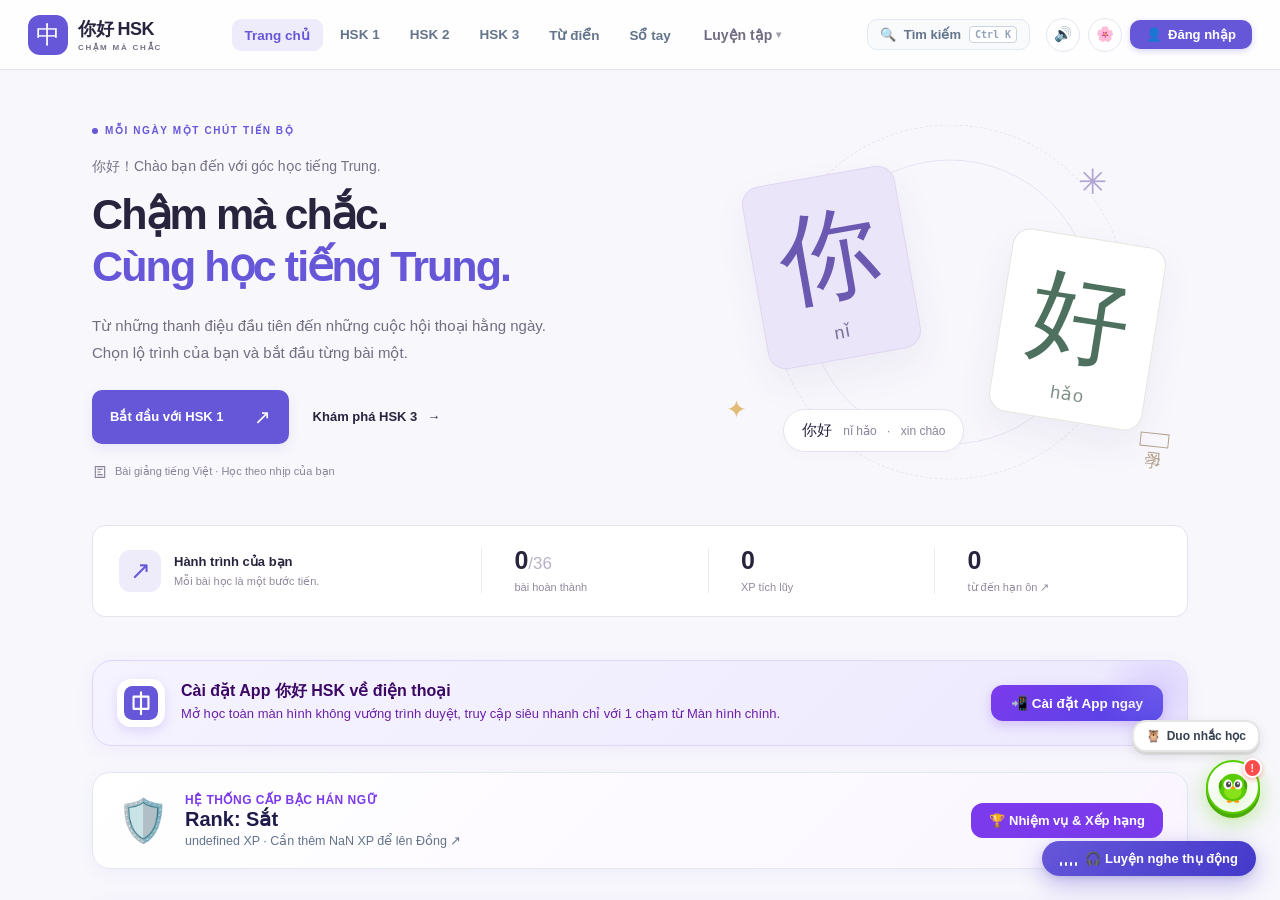
==== commit 825d4345: "feat(notifications): tich hop he thong thong bao popup va Web Push nhac hoc phong cach chu cu Duo Du" ====
--- a/index.html
+++ b/index.html
@@ -29,6 +29,7 @@
   <link rel="stylesheet" href="immersion-player.css">
   <link rel="stylesheet" href="daily-goal.css">
   <link rel="stylesheet" href="certificate-generator.css">
+  <link rel="stylesheet" href="duo-notification.css">
   <script src="auth.js"></script>
   <script src="data-store.js"></script>
   <script src="theme-switcher.js"></script>
@@ -47,6 +48,7 @@
   <script src="immersion-player.js" defer></script>
   <script src="daily-goal.js" defer></script>
   <script src="certificate-generator.js" defer></script>
+  <script src="duo-notification.js" defer></script>
   <script src="learner-sync.js" defer></script>
   <script src="site.js" defer></script>
 </head>
--- a/duo-notification.css
+++ b/duo-notification.css
@@ -0,0 +1,457 @@
+/**
+ * Duolingo-style Pop-up & Web Notification System
+ * Phong cách thiết kế 3D phẳng đặc trưng của Duolingo:
+ * - Màu xanh lá tươi #58cc02, nút bấm 3D nổi khối (chunky button)
+ * - Bo góc tròn mềm mại (border-radius: 20px)
+ * - Bong bóng thoại chú cú Duo (speech bubble) & biểu cảm tương tác
+ */
+
+/* ================================================================
+   1. DUOLINGO POPUP OVERLAY & MODAL CARD
+   ================================================================ */
+.duo-popup-overlay {
+  position: fixed;
+  inset: 0;
+  background: rgba(18, 24, 38, 0.55);
+  backdrop-filter: blur(4px);
+  -webkit-backdrop-filter: blur(4px);
+  z-index: 10000;
+  display: flex;
+  align-items: center;
+  justify-content: center;
+  padding: 16px;
+  opacity: 0;
+  pointer-events: none;
+  transition: opacity 0.28s cubic-bezier(0.16, 1, 0.3, 1);
+}
+
+.duo-popup-overlay.active {
+  opacity: 1;
+  pointer-events: auto;
+}
+
+.duo-card {
+  position: relative;
+  background: #ffffff;
+  width: 100%;
+  max-width: 440px;
+  border: 2.5px solid #e5e5e5;
+  border-radius: 24px;
+  padding: 28px 24px 24px;
+  box-shadow: 0 16px 40px rgba(0, 0, 0, 0.18), 0 4px 0 #d0d7de;
+  text-align: center;
+  transform: translateY(30px) scale(0.92);
+  transition: transform 0.35s cubic-bezier(0.34, 1.56, 0.64, 1);
+  box-sizing: border-box;
+}
+
+.duo-popup-overlay.active .duo-card {
+  transform: translateY(0) scale(1);
+}
+
+/* Nút đóng góc phải */
+.duo-close-btn {
+  position: absolute;
+  top: 14px;
+  right: 14px;
+  width: 34px;
+  height: 34px;
+  border-radius: 50%;
+  border: 2px solid #e5e5e5;
+  background: #f7f7f7;
+  color: #afafaf;
+  font-size: 16px;
+  font-weight: 800;
+  cursor: pointer;
+  display: flex;
+  align-items: center;
+  justify-content: center;
+  transition: all 0.15s ease;
+}
+
+.duo-close-btn:hover {
+  background: #ef4444;
+  border-color: #dc2626;
+  color: #ffffff;
+  transform: scale(1.08);
+}
+
+/* ================================================================
+   2. DUO OWL MASCOT & ANIMATIONS
+   ================================================================ */
+.duo-mascot-wrapper {
+  position: relative;
+  width: 120px;
+  height: 120px;
+  margin: -10px auto 14px;
+  display: flex;
+  align-items: center;
+  justify-content: center;
+}
+
+.duo-owl-svg {
+  width: 100%;
+  height: 100%;
+  filter: drop-shadow(0 8px 12px rgba(88, 204, 2, 0.28));
+  animation: duoBounce 2.4s infinite ease-in-out;
+}
+
+@keyframes duoBounce {
+  0%, 100% {
+    transform: translateY(0);
+  }
+  50% {
+    transform: translateY(-8px);
+  }
+}
+
+.duo-mood-badge {
+  position: absolute;
+  bottom: 0;
+  right: 10px;
+  background: #ffffff;
+  border: 2px solid #e5e5e5;
+  box-shadow: 0 3px 0 #e5e5e5;
+  border-radius: 999px;
+  padding: 4px 10px;
+  font-size: 14px;
+  font-weight: 800;
+  display: flex;
+  align-items: center;
+  gap: 4px;
+  animation: duoBadgePop 0.4s cubic-bezier(0.34, 1.56, 0.64, 1);
+}
+
+@keyframes duoBadgePop {
+  0% { transform: scale(0); }
+  100% { transform: scale(1); }
+}
+
+/* ================================================================
+   3. DUOLINGO SPEECH BUBBLE & TYPOGRAPHY
+   ================================================================ */
+.duo-bubble {
+  position: relative;
+  background: #f7f9fa;
+  border: 2px solid #e5e7eb;
+  border-radius: 18px;
+  padding: 16px 18px;
+  margin-bottom: 20px;
+  text-align: left;
+}
+
+.duo-bubble::after,
+.duo-bubble::before {
+  content: '';
+  position: absolute;
+  top: -12px;
+  left: 50%;
+  transform: translateX(-50%);
+  border-width: 0 10px 12px 10px;
+  border-style: solid;
+  border-color: transparent transparent #f7f9fa transparent;
+  display: block;
+  width: 0;
+}
+
+.duo-bubble::before {
+  top: -15px;
+  border-color: transparent transparent #e5e7eb transparent;
+}
+
+.duo-title {
+  margin: 0 0 6px;
+  font-size: 19px;
+  font-weight: 900;
+  color: #1f2937;
+  letter-spacing: -0.3px;
+  display: flex;
+  align-items: center;
+  gap: 8px;
+}
+
+.duo-message {
+  margin: 0;
+  font-size: 14.5px;
+  line-height: 1.55;
+  color: #4b5563;
+  font-weight: 500;
+}
+
+.duo-stats-row {
+  display: flex;
+  justify-content: center;
+  gap: 16px;
+  margin-bottom: 18px;
+}
+
+.duo-stat-pill {
+  background: #ffffff;
+  border: 2px solid #e5e5e5;
+  border-radius: 14px;
+  padding: 8px 14px;
+  display: flex;
+  align-items: center;
+  gap: 6px;
+  font-size: 13.5px;
+  font-weight: 800;
+  color: #374151;
+  box-shadow: 0 3px 0 #e5e5e5;
+}
+
+.duo-stat-pill.streak {
+  border-color: #fed7aa;
+  color: #ea580c;
+  background: #fff7ed;
+  box-shadow: 0 3px 0 #fed7aa;
+}
+
+.duo-stat-pill.xp {
+  border-color: #bae6fd;
+  color: #0284c7;
+  background: #f0f9ff;
+  box-shadow: 0 3px 0 #bae6fd;
+}
+
+/* ================================================================
+   4. DUOLINGO 3D CHUNKY BUTTONS
+   ================================================================ */
+.duo-actions {
+  display: flex;
+  flex-direction: column;
+  gap: 10px;
+}
+
+.duo-btn {
+  width: 100%;
+  padding: 13px 20px;
+  border-radius: 16px;
+  font-size: 15px;
+  font-weight: 800;
+  letter-spacing: 0.6px;
+  text-transform: uppercase;
+  cursor: pointer;
+  border: none;
+  outline: none;
+  box-sizing: border-box;
+  display: flex;
+  align-items: center;
+  justify-content: center;
+  gap: 8px;
+  transition: transform 0.1s ease, box-shadow 0.1s ease, filter 0.1s ease;
+  user-select: none;
+}
+
+/* Nút chính xanh lá Duolingo */
+.duo-btn-primary {
+  background: #58cc02;
+  color: #ffffff;
+  box-shadow: 0 4px 0 #46a302;
+}
+
+.duo-btn-primary:hover {
+  filter: brightness(1.05);
+}
+
+.duo-btn-primary:active {
+  transform: translateY(4px);
+  box-shadow: 0 0 0 #46a302;
+}
+
+/* Nút màu cam lửa Streak */
+.duo-btn-orange {
+  background: #ff9600;
+  color: #ffffff;
+  box-shadow: 0 4px 0 #d97706;
+}
+
+.duo-btn-orange:hover {
+  filter: brightness(1.05);
+}
+
+.duo-btn-orange:active {
+  transform: translateY(4px);
+  box-shadow: 0 0 0 #d97706;
+}
+
+/* Nút phụ xám/trắng viền nổi */
+.duo-btn-secondary {
+  background: #ffffff;
+  color: #8b949e;
+  border: 2px solid #e5e5e5;
+  box-shadow: 0 4px 0 #e5e5e5;
+}
+
+.duo-btn-secondary:hover {
+  background: #f8fafc;
+  color: #475569;
+}
+
+.duo-btn-secondary:active {
+  transform: translateY(4px);
+  box-shadow: 0 0 0 #e5e5e5;
+}
+
+/* ================================================================
+   5. FLOATING CORNER DUO TOAST (THÔNG BÁO GÓC MÀN HÌNH NHẸ NHÀNG)
+   ================================================================ */
+.duo-toast {
+  position: fixed;
+  bottom: 24px;
+  right: 24px;
+  z-index: 9999;
+  background: #ffffff;
+  border: 2.5px solid #58cc02;
+  border-radius: 20px;
+  padding: 14px 18px;
+  box-shadow: 0 12px 30px rgba(0, 0, 0, 0.15), 0 4px 0 #46a302;
+  display: flex;
+  align-items: center;
+  gap: 14px;
+  max-width: 380px;
+  transform: translateX(120%);
+  transition: transform 0.4s cubic-bezier(0.34, 1.56, 0.64, 1);
+  box-sizing: border-box;
+}
+
+.duo-toast.show {
+  transform: translateX(0);
+}
+
+.duo-toast-mascot {
+  width: 52px;
+  height: 52px;
+  flex-shrink: 0;
+}
+
+.duo-toast-content {
+  flex: 1;
+  text-align: left;
+}
+
+.duo-toast-title {
+  margin: 0 0 2px;
+  font-size: 14.5px;
+  font-weight: 800;
+  color: #1f2937;
+}
+
+.duo-toast-body {
+  margin: 0;
+  font-size: 12.5px;
+  color: #4b5563;
+  line-height: 1.4;
+}
+
+.duo-toast-close {
+  background: none;
+  border: none;
+  color: #9ca3af;
+  font-size: 16px;
+  font-weight: 700;
+  cursor: pointer;
+  padding: 4px;
+  border-radius: 6px;
+}
+
+.duo-toast-close:hover {
+  color: #ef4444;
+  background: #fee2e2;
+}
+
+/* ================================================================
+   6. FLOATING DUO MASCOT WIDGET (ICON GÓC DƯỚI ĐỂ BẤM TƯƠNG TÁC)
+   ================================================================ */
+.duo-floating-widget {
+  position: fixed;
+  bottom: 86px;
+  right: 20px;
+  z-index: 9980;
+  display: flex;
+  flex-direction: column;
+  align-items: flex-end;
+  gap: 8px;
+  pointer-events: none;
+}
+
+.duo-floating-btn {
+  pointer-events: auto;
+  width: 54px;
+  height: 54px;
+  border-radius: 50%;
+  background: #ffffff;
+  border: 2.5px solid #58cc02;
+  box-shadow: 0 8px 24px rgba(88, 204, 2, 0.35), 0 4px 0 #46a302;
+  cursor: pointer;
+  display: flex;
+  align-items: center;
+  justify-content: center;
+  padding: 6px;
+  box-sizing: border-box;
+  transition: transform 0.2s cubic-bezier(0.34, 1.56, 0.64, 1);
+  position: relative;
+}
+
+.duo-floating-btn:hover {
+  transform: scale(1.12) rotate(-5deg);
+}
+
+.duo-floating-btn:active {
+  transform: translateY(3px) scale(1.05);
+  box-shadow: 0 1px 0 #46a302;
+}
+
+.duo-floating-badge {
+  position: absolute;
+  top: -4px;
+  right: -4px;
+  background: #ff4b4b;
+  color: #ffffff;
+  font-size: 10.5px;
+  font-weight: 900;
+  border-radius: 999px;
+  padding: 2px 6px;
+  border: 2px solid #ffffff;
+  box-shadow: 0 2px 5px rgba(255, 75, 75, 0.4);
+  animation: duoPulse 1.8s infinite;
+}
+
+@keyframes duoPulse {
+  0%, 100% { transform: scale(1); }
+  50% { transform: scale(1.15); }
+}
+
+.duo-floating-hint {
+  pointer-events: auto;
+  background: #ffffff;
+  border: 2px solid #e5e5e5;
+  box-shadow: 0 4px 12px rgba(0, 0, 0, 0.1), 0 3px 0 #e5e5e5;
+  border-radius: 14px;
+  padding: 7px 12px;
+  font-size: 12px;
+  font-weight: 700;
+  color: #374151;
+  display: flex;
+  align-items: center;
+  gap: 6px;
+  cursor: pointer;
+  white-space: nowrap;
+  animation: duoHintFade 4s ease;
+}
+
+@keyframes duoHintFade {
+  0% { opacity: 0; transform: translateY(6px); }
+  10%, 90% { opacity: 1; transform: translateY(0); }
+  100% { opacity: 1; }
+}
+
+@media (max-width: 600px) {
+  .duo-card {
+    border-radius: 20px;
+    padding: 22px 18px 18px;
+  }
+  .duo-floating-widget {
+    bottom: 76px;
+    right: 14px;
+  }
+}
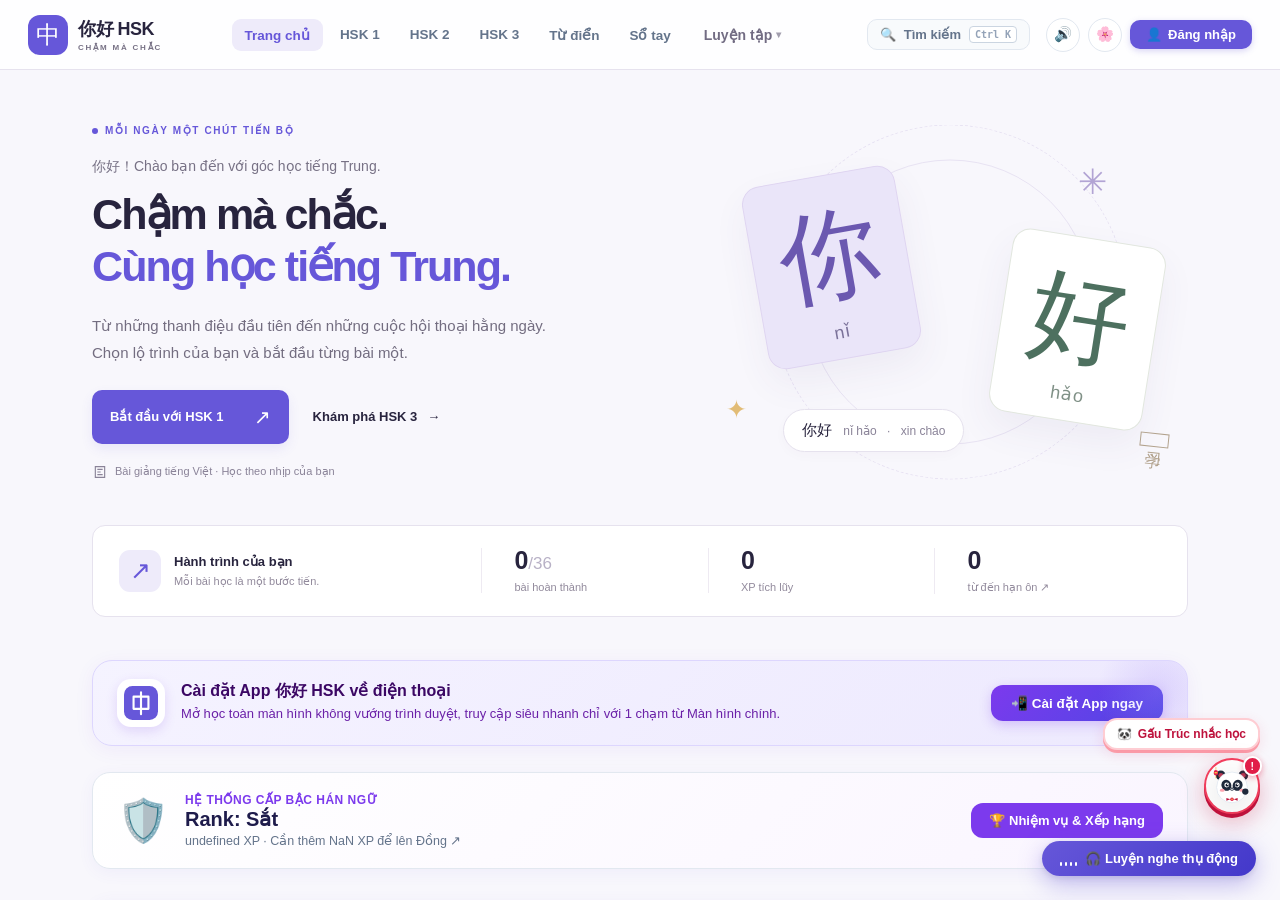
==== commit 144aaa2e: "feat(notifications): tich hop linh vat Gau Truc NiHao Bao Bao dam chat Han ngu va co che tu dong che" ====
--- a/index.html
+++ b/index.html
@@ -29,7 +29,7 @@
   <link rel="stylesheet" href="immersion-player.css">
   <link rel="stylesheet" href="daily-goal.css">
   <link rel="stylesheet" href="certificate-generator.css">
-  <link rel="stylesheet" href="duo-notification.css">
+  <link rel="stylesheet" href="hsk-notification.css">
   <script src="auth.js"></script>
   <script src="data-store.js"></script>
   <script src="theme-switcher.js"></script>
@@ -48,7 +48,7 @@
   <script src="immersion-player.js" defer></script>
   <script src="daily-goal.js" defer></script>
   <script src="certificate-generator.js" defer></script>
-  <script src="duo-notification.js" defer></script>
+  <script src="hsk-notification.js" defer></script>
   <script src="learner-sync.js" defer></script>
   <script src="site.js" defer></script>
 </head>
--- a/hsk-notification.css
+++ b/hsk-notification.css
@@ -0,0 +1,577 @@
+/**
+ * NiHao HSK - Panda Mascot & Chinese Culture Notification System
+ * Phong cách thiết kế độc quyền mang đậm dấu ấn Hán ngữ:
+ * - Linh vật: Chú Gấu Trúc NiHao "Bao Bao" (大熊猫 🐼) biểu tượng quốc bảo Trung Hoa
+ * - Họa tiết: Đèn lồng đỏ (红灯笼 🏮), Trúc xanh (竹子 🎋), Mây cát tường (祥云), Ấn triện son (印章)
+ * - Màu sắc: Đỏ chu sa (#e11d48), Vàng kim (#f59e0b), Tím thạch anh (#6657d9), Xanh ngọc (#059669)
+ * - Nút bấm 3D nổi khối sang trọng, bóng đổ đậm chất Á Đông cao cấp
+ */
+
+/* ================================================================
+   1. PROMPT BANNER / GỢI Ý BẬT THÔNG BÁO TỰ ĐỘNG KHI VÀO WEB
+   ================================================================ */
+.panda-prompt-banner {
+  position: fixed;
+  bottom: 24px;
+  left: 50%;
+  transform: translateX(-50%) translateY(140px);
+  z-index: 10001;
+  background: #ffffff;
+  border: 2.5px solid #fecdd3; /* Viền hồng chu sa nhẹ */
+  border-radius: 22px;
+  padding: 16px 20px;
+  max-width: 520px;
+  width: calc(100% - 32px);
+  box-shadow: 0 16px 36px rgba(225, 29, 72, 0.16), 0 4px 0 #fda4af;
+  display: flex;
+  align-items: center;
+  gap: 16px;
+  box-sizing: border-box;
+  opacity: 0;
+  pointer-events: none;
+  transition: transform 0.45s cubic-bezier(0.34, 1.56, 0.64, 1), opacity 0.3s ease;
+}
+
+.panda-prompt-banner.show {
+  transform: translateX(-50%) translateY(0);
+  opacity: 1;
+  pointer-events: auto;
+}
+
+.panda-prompt-avatar {
+  width: 64px;
+  height: 64px;
+  flex-shrink: 0;
+  filter: drop-shadow(0 4px 8px rgba(0, 0, 0, 0.12));
+  animation: pandaWiggle 3s infinite ease-in-out;
+}
+
+@keyframes pandaWiggle {
+  0%, 100% { transform: rotate(0deg); }
+  25% { transform: rotate(-6deg); }
+  75% { transform: rotate(6deg); }
+}
+
+.panda-prompt-content {
+  flex: 1;
+  min-width: 0;
+}
+
+.panda-prompt-title {
+  margin: 0 0 3px;
+  font-size: 15.5px;
+  font-weight: 800;
+  color: #1e293b;
+  display: flex;
+  align-items: center;
+  gap: 6px;
+}
+
+.panda-prompt-desc {
+  margin: 0;
+  font-size: 13px;
+  line-height: 1.45;
+  color: #64748b;
+}
+
+.panda-prompt-actions {
+  display: flex;
+  gap: 8px;
+  margin-top: 10px;
+}
+
+.panda-btn-allow {
+  background: linear-gradient(135deg, #e11d48, #be123c);
+  color: #ffffff;
+  border: none;
+  padding: 8px 16px;
+  border-radius: 12px;
+  font-size: 13px;
+  font-weight: 800;
+  cursor: pointer;
+  box-shadow: 0 3px 0 #9f1239;
+  display: inline-flex;
+  align-items: center;
+  gap: 6px;
+  transition: all 0.15s ease;
+}
+
+.panda-btn-allow:hover {
+  filter: brightness(1.08);
+}
+
+.panda-btn-allow:active {
+  transform: translateY(3px);
+  box-shadow: 0 0 0 #9f1239;
+}
+
+.panda-btn-dismiss {
+  background: #f8fafc;
+  border: 1.5px solid #e2e8f0;
+  color: #64748b;
+  padding: 8px 14px;
+  border-radius: 12px;
+  font-size: 13px;
+  font-weight: 700;
+  cursor: pointer;
+  box-shadow: 0 2px 0 #cbd5e1;
+  transition: all 0.15s ease;
+}
+
+.panda-btn-dismiss:hover {
+  background: #f1f5f9;
+  color: #334155;
+}
+
+.panda-btn-dismiss:active {
+  transform: translateY(2px);
+  box-shadow: 0 0 0 #cbd5e1;
+}
+
+/* ================================================================
+   2. POPUP MODAL DIALOG - GẤU TRÚC NIHAO
+   ================================================================ */
+.panda-popup-overlay {
+  position: fixed;
+  inset: 0;
+  background: rgba(15, 23, 42, 0.6);
+  backdrop-filter: blur(5px);
+  -webkit-backdrop-filter: blur(5px);
+  z-index: 10002;
+  display: flex;
+  align-items: center;
+  justify-content: center;
+  padding: 16px;
+  opacity: 0;
+  pointer-events: none;
+  transition: opacity 0.28s cubic-bezier(0.16, 1, 0.3, 1);
+}
+
+.panda-popup-overlay.active {
+  opacity: 1;
+  pointer-events: auto;
+}
+
+.panda-card {
+  position: relative;
+  background: #ffffff;
+  background-image: radial-gradient(#fff1f2 1px, transparent 1px);
+  background-size: 18px 18px;
+  width: 100%;
+  max-width: 450px;
+  border: 2.5px solid #fecdd3;
+  border-radius: 26px;
+  padding: 28px 24px 22px;
+  box-shadow: 0 20px 50px rgba(225, 29, 72, 0.18), 0 5px 0 #f43f5e;
+  text-align: center;
+  transform: translateY(30px) scale(0.92);
+  transition: transform 0.35s cubic-bezier(0.34, 1.56, 0.64, 1);
+  box-sizing: border-box;
+}
+
+.panda-popup-overlay.active .panda-card {
+  transform: translateY(0) scale(1);
+}
+
+/* Nút đóng góc phải */
+.panda-close-btn {
+  position: absolute;
+  top: 14px;
+  right: 14px;
+  width: 34px;
+  height: 34px;
+  border-radius: 50%;
+  border: 2px solid #fed7aa;
+  background: #fff7ed;
+  color: #ea580c;
+  font-size: 15px;
+  font-weight: 800;
+  cursor: pointer;
+  display: flex;
+  align-items: center;
+  justify-content: center;
+  transition: all 0.15s ease;
+}
+
+.panda-close-btn:hover {
+  background: #e11d48;
+  border-color: #be123c;
+  color: #ffffff;
+  transform: scale(1.08);
+}
+
+/* Khung linh vật Gấu Trúc */
+.panda-mascot-wrapper {
+  position: relative;
+  width: 130px;
+  height: 130px;
+  margin: -12px auto 14px;
+  display: flex;
+  align-items: center;
+  justify-content: center;
+}
+
+.panda-svg {
+  width: 100%;
+  height: 100%;
+  filter: drop-shadow(0 8px 16px rgba(0, 0, 0, 0.12));
+  animation: pandaFloat 3s infinite ease-in-out;
+}
+
+@keyframes pandaFloat {
+  0%, 100% { transform: translateY(0); }
+  50% { transform: translateY(-7px); }
+}
+
+/* Ấn triện đỏ vuông góc dưới linh vật */
+.panda-seal-badge {
+  position: absolute;
+  bottom: 0;
+  right: 8px;
+  background: #be123c;
+  color: #fef08a;
+  border: 2px solid #fecdd3;
+  box-shadow: 0 3px 0 #881337;
+  border-radius: 8px;
+  padding: 3px 8px;
+  font-size: 12px;
+  font-weight: 900;
+  font-family: STKaiti, KaiTi, 'KaiTi SC', serif;
+  letter-spacing: 1px;
+  animation: pandaBadgePop 0.4s cubic-bezier(0.34, 1.56, 0.64, 1);
+}
+
+@keyframes pandaBadgePop {
+  0% { transform: scale(0); }
+  100% { transform: scale(1); }
+}
+
+/* Bong bóng thoại phong cách Thư pháp Á Đông */
+.panda-bubble {
+  position: relative;
+  background: #fffaf5;
+  border: 2px solid #fed7aa;
+  border-radius: 20px;
+  padding: 16px 18px;
+  margin-bottom: 20px;
+  text-align: left;
+  box-shadow: 0 4px 12px rgba(234, 88, 12, 0.05);
+}
+
+.panda-bubble::after,
+.panda-bubble::before {
+  content: '';
+  position: absolute;
+  top: -12px;
+  left: 50%;
+  transform: translateX(-50%);
+  border-width: 0 10px 12px 10px;
+  border-style: solid;
+  border-color: transparent transparent #fffaf5 transparent;
+  display: block;
+  width: 0;
+}
+
+.panda-bubble::before {
+  top: -15px;
+  border-color: transparent transparent #fed7aa transparent;
+}
+
+.panda-title {
+  margin: 0 0 6px;
+  font-size: 18.5px;
+  font-weight: 900;
+  color: #1e293b;
+  letter-spacing: -0.3px;
+  display: flex;
+  align-items: center;
+  gap: 8px;
+}
+
+.panda-message {
+  margin: 0;
+  font-size: 14.5px;
+  line-height: 1.55;
+  color: #475569;
+  font-weight: 500;
+}
+
+/* Thanh hiển thị Chuỗi ngày & Điểm XP */
+.panda-stats-row {
+  display: flex;
+  justify-content: center;
+  gap: 12px;
+  margin-bottom: 18px;
+}
+
+.panda-stat-pill {
+  background: #ffffff;
+  border: 2px solid #e2e8f0;
+  border-radius: 14px;
+  padding: 8px 14px;
+  display: flex;
+  align-items: center;
+  gap: 6px;
+  font-size: 13.5px;
+  font-weight: 800;
+  color: #334155;
+  box-shadow: 0 3px 0 #e2e8f0;
+}
+
+.panda-stat-pill.streak {
+  border-color: #fed7aa;
+  color: #c2410c;
+  background: #fff7ed;
+  box-shadow: 0 3px 0 #fed7aa;
+}
+
+.panda-stat-pill.xp {
+  border-color: #ddd6fe;
+  color: #6d28d9;
+  background: #f5f3ff;
+  box-shadow: 0 3px 0 #ddd6fe;
+}
+
+/* Nút bấm 3D nổi khối phong cách NiHao HSK */
+.panda-actions {
+  display: flex;
+  flex-direction: column;
+  gap: 10px;
+}
+
+.panda-btn {
+  width: 100%;
+  padding: 13px 20px;
+  border-radius: 16px;
+  font-size: 15px;
+  font-weight: 800;
+  letter-spacing: 0.6px;
+  cursor: pointer;
+  border: none;
+  outline: none;
+  box-sizing: border-box;
+  display: flex;
+  align-items: center;
+  justify-content: center;
+  gap: 8px;
+  transition: transform 0.1s ease, box-shadow 0.1s ease, filter 0.1s ease;
+  user-select: none;
+}
+
+/* Nút chính sắc Đỏ Chu Sa Hoàng Triều */
+.panda-btn-primary {
+  background: linear-gradient(135deg, #e11d48, #be123c);
+  color: #ffffff;
+  box-shadow: 0 4px 0 #9f1239;
+}
+
+.panda-btn-primary:hover {
+  filter: brightness(1.06);
+}
+
+.panda-btn-primary:active {
+  transform: translateY(4px);
+  box-shadow: 0 0 0 #9f1239;
+}
+
+/* Nút màu Cam Lửa Chuỗi ngày */
+.panda-btn-orange {
+  background: linear-gradient(135deg, #ea580c, #c2410c);
+  color: #ffffff;
+  box-shadow: 0 4px 0 #9a3412;
+}
+
+.panda-btn-orange:hover {
+  filter: brightness(1.06);
+}
+
+.panda-btn-orange:active {
+  transform: translateY(4px);
+  box-shadow: 0 0 0 #9a3412;
+}
+
+/* Nút phụ Viền Thư Pháp */
+.panda-btn-secondary {
+  background: #ffffff;
+  color: #64748b;
+  border: 2px solid #cbd5e1;
+  box-shadow: 0 4px 0 #cbd5e1;
+}
+
+.panda-btn-secondary:hover {
+  background: #f8fafc;
+  color: #334155;
+}
+
+.panda-btn-secondary:active {
+  transform: translateY(4px);
+  box-shadow: 0 0 0 #cbd5e1;
+}
+
+/* ================================================================
+   3. TOAST THÔNG BÁO GÓC MÀN HÌNH (GẤU TRÚC NIHAO)
+   ================================================================ */
+.panda-toast {
+  position: fixed;
+  bottom: 24px;
+  right: 24px;
+  z-index: 9999;
+  background: #ffffff;
+  border: 2.5px solid #f43f5e;
+  border-radius: 20px;
+  padding: 14px 18px;
+  box-shadow: 0 14px 35px rgba(225, 29, 72, 0.16), 0 4px 0 #be123c;
+  display: flex;
+  align-items: center;
+  gap: 14px;
+  max-width: 390px;
+  transform: translateX(120%);
+  transition: transform 0.4s cubic-bezier(0.34, 1.56, 0.64, 1);
+  box-sizing: border-box;
+}
+
+.panda-toast.show {
+  transform: translateX(0);
+}
+
+.panda-toast-mascot {
+  width: 52px;
+  height: 52px;
+  flex-shrink: 0;
+}
+
+.panda-toast-content {
+  flex: 1;
+  text-align: left;
+}
+
+.panda-toast-title {
+  margin: 0 0 2px;
+  font-size: 14.5px;
+  font-weight: 800;
+  color: #1e293b;
+}
+
+.panda-toast-body {
+  margin: 0;
+  font-size: 12.5px;
+  color: #475569;
+  line-height: 1.4;
+}
+
+.panda-toast-close {
+  background: none;
+  border: none;
+  color: #94a3b8;
+  font-size: 16px;
+  font-weight: 700;
+  cursor: pointer;
+  padding: 4px;
+  border-radius: 6px;
+}
+
+.panda-toast-close:hover {
+  color: #e11d48;
+  background: #ffe4e6;
+}
+
+/* ================================================================
+   4. NÚT TRÒN LINH VẬT GẤU TRÚC GÓC PHẢI DƯỚI (FLOATING WIDGET)
+   ================================================================ */
+.panda-floating-widget {
+  position: fixed;
+  bottom: 86px;
+  right: 20px;
+  z-index: 9980;
+  display: flex;
+  flex-direction: column;
+  align-items: flex-end;
+  gap: 8px;
+  pointer-events: none;
+}
+
+.panda-floating-btn {
+  pointer-events: auto;
+  width: 56px;
+  height: 56px;
+  border-radius: 50%;
+  background: #ffffff;
+  border: 2.5px solid #f43f5e;
+  box-shadow: 0 8px 25px rgba(225, 29, 72, 0.28), 0 4px 0 #be123c;
+  cursor: pointer;
+  display: flex;
+  align-items: center;
+  justify-content: center;
+  padding: 5px;
+  box-sizing: border-box;
+  transition: transform 0.2s cubic-bezier(0.34, 1.56, 0.64, 1);
+  position: relative;
+}
+
+.panda-floating-btn:hover {
+  transform: scale(1.12) rotate(-5deg);
+}
+
+.panda-floating-btn:active {
+  transform: translateY(3px) scale(1.05);
+  box-shadow: 0 1px 0 #be123c;
+}
+
+.panda-floating-badge {
+  position: absolute;
+  top: -4px;
+  right: -4px;
+  background: #e11d48;
+  color: #ffffff;
+  font-size: 10.5px;
+  font-weight: 900;
+  border-radius: 999px;
+  padding: 2px 6px;
+  border: 2px solid #ffffff;
+  box-shadow: 0 2px 6px rgba(225, 29, 72, 0.4);
+  animation: pandaPulse 1.8s infinite;
+}
+
+@keyframes pandaPulse {
+  0%, 100% { transform: scale(1); }
+  50% { transform: scale(1.15); }
+}
+
+.panda-floating-hint {
+  pointer-events: auto;
+  background: #ffffff;
+  border: 2px solid #fecdd3;
+  box-shadow: 0 4px 14px rgba(225, 29, 72, 0.12), 0 3px 0 #fda4af;
+  border-radius: 14px;
+  padding: 7px 12px;
+  font-size: 12px;
+  font-weight: 800;
+  color: #be123c;
+  display: flex;
+  align-items: center;
+  gap: 6px;
+  cursor: pointer;
+  white-space: nowrap;
+}
+
+@media (max-width: 600px) {
+  .panda-prompt-banner {
+    bottom: 16px;
+    padding: 14px 16px;
+    flex-direction: column;
+    text-align: center;
+    gap: 10px;
+  }
+  .panda-prompt-actions {
+    width: 100%;
+    justify-content: center;
+  }
+  .panda-card {
+    border-radius: 20px;
+    padding: 22px 18px 18px;
+  }
+  .panda-floating-widget {
+    bottom: 76px;
+    right: 14px;
+  }
+}
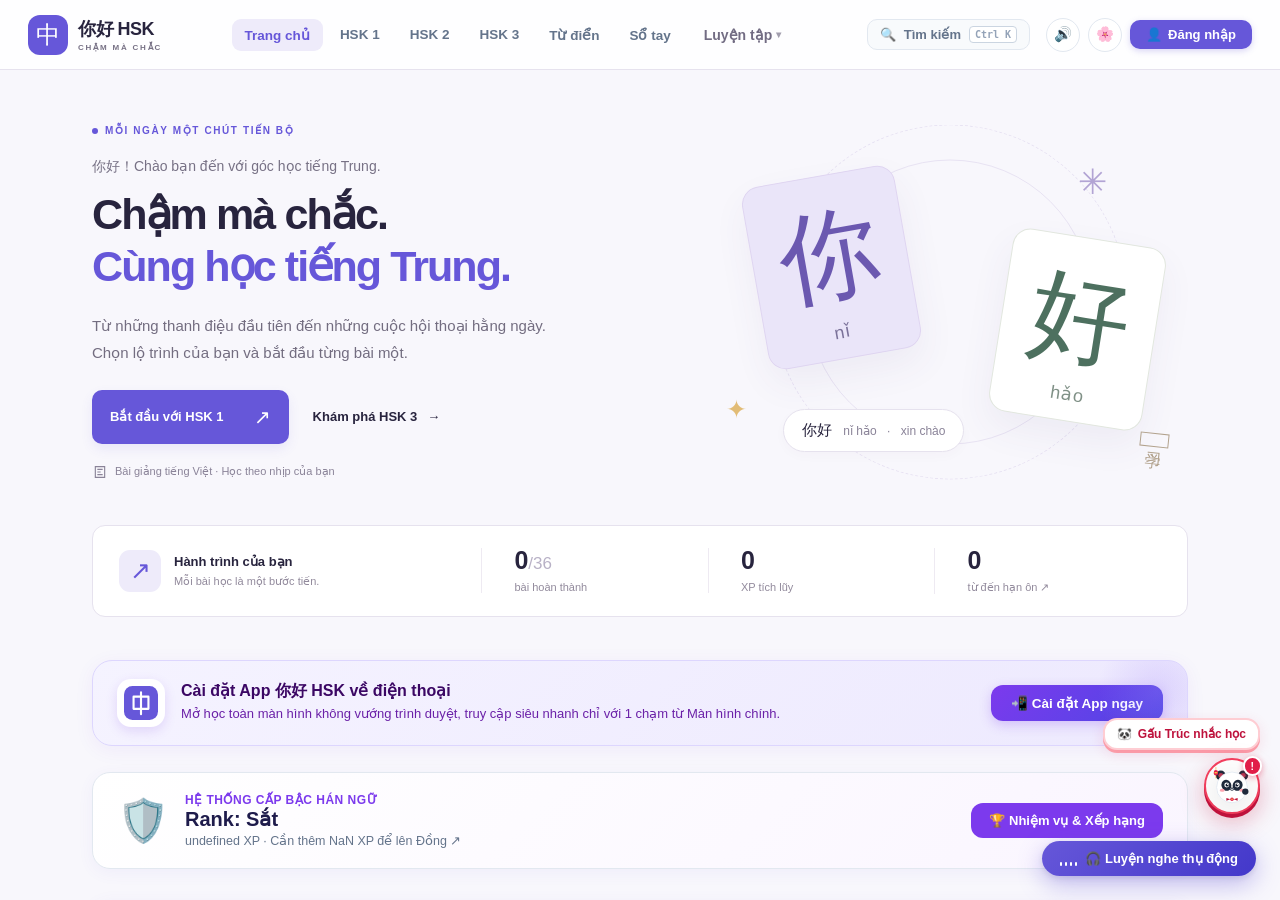
==== commit 47a51114: "feat(dict): tra cuu tu dien bang giong noi va tro ly AI phan tich cau, dich nghia, ngu phap Han ngu" ====
--- a/index.html
+++ b/index.html
@@ -30,6 +30,7 @@
   <link rel="stylesheet" href="daily-goal.css">
   <link rel="stylesheet" href="certificate-generator.css">
   <link rel="stylesheet" href="hsk-notification.css">
+  <link rel="stylesheet" href="dictionary.css">
   <script src="auth.js"></script>
   <script src="data-store.js"></script>
   <script src="theme-switcher.js"></script>
--- a/hsk-notification.css
+++ b/hsk-notification.css
@@ -575,3 +575,4 @@
     right: 14px;
   }
 }
+
--- a/dictionary.css
+++ b/dictionary.css
@@ -0,0 +1,498 @@
+/**
+ * NiHao HSK - Dictionary, Voice Search & AI Sentence Analyzer Styles
+ */
+
+/* ================================================================
+   1. DICTIONARY TOP NAVIGATION TABS
+   ================================================================ */
+.dict-tab-nav {
+  display: flex;
+  justify-content: center;
+  gap: 10px;
+  margin-bottom: 24px;
+}
+
+.dict-tab-btn {
+  background: #f1f3f9;
+  border: 2px solid transparent;
+  color: #64748b;
+  font-size: 15px;
+  font-weight: 800;
+  padding: 10px 22px;
+  border-radius: 14px;
+  cursor: pointer;
+  display: inline-flex;
+  align-items: center;
+  gap: 8px;
+  transition: all 0.2s cubic-bezier(0.16, 1, 0.3, 1);
+}
+
+.dict-tab-btn:hover {
+  background: #e2e8f0;
+  color: #1e293b;
+}
+
+.dict-tab-btn.active {
+  background: #ffffff;
+  color: #6657d9;
+  border-color: #6657d9;
+  box-shadow: 0 4px 14px rgba(102, 87, 217, 0.16);
+}
+
+/* ================================================================
+   2. VOICE SEARCH BAR (TRA CỨU BẰNG GIỌNG NÓI)
+   ================================================================ */
+.dict-search-wrapper {
+  position: relative;
+  max-width: 660px;
+  margin: 0 auto 16px;
+  display: flex;
+  align-items: center;
+  gap: 8px;
+}
+
+.dict-search-input-box {
+  position: relative;
+  flex: 1;
+}
+
+.dict-search-input {
+  width: 100%;
+  padding: 14px 44px 14px 20px;
+  font-size: 16px;
+  border: 2.5px solid #6657d9;
+  border-radius: 16px;
+  outline: none;
+  box-sizing: border-box;
+  box-shadow: 0 6px 20px rgba(102, 87, 217, 0.12);
+  transition: border-color 0.2s ease, box-shadow 0.2s ease;
+}
+
+.dict-search-input:focus {
+  border-color: #4f46e5;
+  box-shadow: 0 8px 25px rgba(79, 70, 229, 0.2);
+}
+
+.dict-clear-btn {
+  position: absolute;
+  right: 14px;
+  top: 50%;
+  transform: translateY(-50%);
+  background: none;
+  border: none;
+  color: #94a3b8;
+  font-size: 16px;
+  cursor: pointer;
+  padding: 4px;
+  border-radius: 50%;
+  display: none;
+}
+
+.dict-clear-btn:hover {
+  color: #e11d48;
+}
+
+/* Nút micro tìm kiếm giọng nói */
+.dict-mic-btn {
+  width: 52px;
+  height: 52px;
+  border-radius: 16px;
+  border: 2px solid #6657d9;
+  background: #ffffff;
+  color: #6657d9;
+  font-size: 22px;
+  display: inline-flex;
+  align-items: center;
+  justify-content: center;
+  cursor: pointer;
+  box-shadow: 0 4px 12px rgba(102, 87, 217, 0.14);
+  transition: all 0.2s ease;
+  flex-shrink: 0;
+}
+
+.dict-mic-btn:hover {
+  background: #f5f3ff;
+  transform: scale(1.05);
+}
+
+.dict-mic-btn.listening {
+  background: #e11d48;
+  border-color: #be123c;
+  color: #ffffff;
+  animation: micPulse 1.4s infinite ease-in-out;
+  box-shadow: 0 0 0 6px rgba(225, 29, 72, 0.25);
+}
+
+@keyframes micPulse {
+  0%, 100% { transform: scale(1); }
+  50% { transform: scale(1.12); }
+}
+
+/* Thanh trạng thái nhận diện giọng nói */
+.dict-voice-status {
+  max-width: 660px;
+  margin: -8px auto 16px;
+  padding: 10px 16px;
+  border-radius: 12px;
+  background: #fff1f2;
+  border: 1.5px solid #fecdd3;
+  color: #9f1239;
+  font-size: 13.5px;
+  font-weight: 700;
+  display: flex;
+  align-items: center;
+  justify-content: space-between;
+  gap: 10px;
+  box-sizing: border-box;
+}
+
+.dict-lang-toggle {
+  display: inline-flex;
+  gap: 4px;
+  background: #ffffff;
+  padding: 3px 6px;
+  border-radius: 8px;
+  border: 1px solid #fed7aa;
+}
+
+.dict-lang-opt {
+  background: none;
+  border: none;
+  font-size: 12px;
+  font-weight: 700;
+  color: #64748b;
+  padding: 3px 6px;
+  border-radius: 6px;
+  cursor: pointer;
+}
+
+.dict-lang-opt.active {
+  background: #e11d48;
+  color: #ffffff;
+}
+
+/* ================================================================
+   3. AI SENTENCE ANALYZER & GRAMMAR BREAKDOWN STYLES
+   ================================================================ */
+.analyzer-card {
+  background: #ffffff;
+  border: 2px solid #e2e8f0;
+  border-radius: 22px;
+  padding: 24px;
+  box-shadow: 0 10px 30px rgba(0, 0, 0, 0.04);
+  margin-bottom: 24px;
+}
+
+.analyzer-input-area {
+  position: relative;
+  margin-bottom: 14px;
+}
+
+.analyzer-textarea {
+  width: 100%;
+  min-height: 95px;
+  padding: 16px 56px 16px 18px;
+  font-size: 17px;
+  line-height: 1.55;
+  font-family: STKaiti, KaiTi, 'KaiTi SC', sans-serif;
+  border: 2px solid #cbd5e1;
+  border-radius: 16px;
+  outline: none;
+  box-sizing: border-box;
+  resize: vertical;
+  transition: border-color 0.2s ease;
+}
+
+.analyzer-textarea:focus {
+  border-color: #6657d9;
+  box-shadow: 0 0 0 4px rgba(102, 87, 217, 0.12);
+}
+
+.analyzer-mic-btn {
+  position: absolute;
+  right: 14px;
+  bottom: 16px;
+  width: 38px;
+  height: 38px;
+  border-radius: 50%;
+  background: #f1f3f9;
+  border: 1.5px solid #cbd5e1;
+  color: #64748b;
+  font-size: 18px;
+  display: flex;
+  align-items: center;
+  justify-content: center;
+  cursor: pointer;
+  transition: all 0.2s ease;
+}
+
+.analyzer-mic-btn:hover {
+  background: #6657d9;
+  border-color: #4f46e5;
+  color: #ffffff;
+}
+
+.analyzer-mic-btn.listening {
+  background: #e11d48;
+  border-color: #be123c;
+  color: #ffffff;
+  animation: micPulse 1.4s infinite ease-in-out;
+}
+
+/* Gợi ý câu mẫu nhanh */
+.analyzer-samples-row {
+  display: flex;
+  align-items: center;
+  gap: 8px;
+  flex-wrap: wrap;
+  margin-bottom: 16px;
+}
+
+.analyzer-sample-pill {
+  background: #f8fafc;
+  border: 1.5px solid #e2e8f0;
+  color: #475569;
+  font-size: 12.5px;
+  font-weight: 600;
+  padding: 5px 12px;
+  border-radius: 999px;
+  cursor: pointer;
+  transition: all 0.15s ease;
+  white-space: nowrap;
+}
+
+.analyzer-sample-pill:hover {
+  background: #f5f3ff;
+  border-color: #ddd6fe;
+  color: #6657d9;
+  transform: translateY(-1px);
+}
+
+/* Nút bấm Phân tích chính */
+.analyzer-submit-btn {
+  background: linear-gradient(135deg, #6657d9, #4f46e5);
+  color: #ffffff;
+  border: none;
+  padding: 13px 26px;
+  border-radius: 14px;
+  font-size: 15.5px;
+  font-weight: 800;
+  cursor: pointer;
+  box-shadow: 0 4px 14px rgba(102, 87, 217, 0.3);
+  display: inline-flex;
+  align-items: center;
+  gap: 8px;
+  transition: transform 0.1s ease, filter 0.15s ease;
+}
+
+.analyzer-submit-btn:hover {
+  filter: brightness(1.08);
+}
+
+.analyzer-submit-btn:active {
+  transform: translateY(2px);
+}
+
+/* ================================================================
+   4. KẾT QUẢ PHÂN TÍCH CẤU TRÚC & DỊCH NGHĨA
+   ================================================================ */
+.analysis-results-card {
+  background: #ffffff;
+  border: 2px solid #e2e8f0;
+  border-radius: 22px;
+  padding: 24px;
+  box-shadow: 0 12px 36px rgba(0, 0, 0, 0.05);
+  animation: fadeIn 0.3s ease-out;
+}
+
+@keyframes fadeIn {
+  from { opacity: 0; transform: translateY(10px); }
+  to { opacity: 1; transform: translateY(0); }
+}
+
+/* Phần bản dịch nghĩa */
+.analysis-trans-box {
+  background: #faf5ff;
+  border: 2px solid #e9d5ff;
+  border-radius: 18px;
+  padding: 18px 20px;
+  margin-bottom: 22px;
+}
+
+.analysis-hanzi-text {
+  font-size: 28px;
+  line-height: 1.4;
+  font-family: STKaiti, KaiTi, 'KaiTi SC', serif;
+  color: #1e1b4b;
+  margin-bottom: 4px;
+}
+
+.analysis-pinyin-text {
+  font-size: 16px;
+  font-weight: 700;
+  color: #6657d9;
+  margin-bottom: 10px;
+}
+
+.analysis-vi-text {
+  font-size: 17px;
+  font-weight: 700;
+  color: #0f172a;
+  line-height: 1.5;
+  padding-top: 10px;
+  border-top: 1px dashed #d8b4fe;
+  display: flex;
+  align-items: center;
+  justify-content: space-between;
+  gap: 12px;
+}
+
+/* Sơ đồ cấu trúc ngữ pháp trực quan (Component Chips) */
+.grammar-diagram-section {
+  margin-bottom: 24px;
+}
+
+.grammar-diagram-title {
+  font-size: 15px;
+  font-weight: 800;
+  color: #1e293b;
+  margin-bottom: 12px;
+  display: flex;
+  align-items: center;
+  gap: 8px;
+}
+
+.grammar-chips-container {
+  display: flex;
+  flex-wrap: wrap;
+  gap: 10px;
+}
+
+.grammar-chip {
+  border-radius: 14px;
+  padding: 10px 14px;
+  display: flex;
+  flex-direction: column;
+  align-items: center;
+  min-width: 72px;
+  border: 2px solid transparent;
+  box-shadow: 0 3px 0 rgba(0, 0, 0, 0.06);
+}
+
+.grammar-chip .gc-text {
+  font-size: 20px;
+  font-family: STKaiti, KaiTi, 'KaiTi SC', serif;
+  font-weight: 800;
+  margin-bottom: 2px;
+}
+
+.grammar-chip .gc-role {
+  font-size: 11px;
+  font-weight: 800;
+  text-transform: uppercase;
+  letter-spacing: 0.5px;
+}
+
+/* Màu sắc các thành phần câu */
+.gc-subject { background: #e0e7ff; border-color: #c7d2fe; color: #3730a3; } /* Chủ ngữ: Tím Chàm */
+.gc-adverbial { background: #fef3c7; border-color: #fde68a; color: #92400e; } /* Trạng ngữ: Vàng Cam */
+.gc-verb { background: #fee2e2; border-color: #fecaca; color: #991b1b; } /* Vị ngữ/Động từ: Đỏ */
+.gc-attributive { background: #dcfce7; border-color: #bbf7d0; color: #166534; } /* Định ngữ: Xanh lá */
+.gc-object { background: #e0f2fe; border-color: #bae6fd; color: #075985; } /* Tân ngữ: Xanh dương */
+.gc-complement { background: #ccfbf1; border-color: #99f6e4; color: #115e59; } /* Bổ ngữ: Ngọc bích */
+.gc-particle { background: #f1f5f9; border-color: #cbd5e1; color: #475569; } /* Trợ từ/Hư từ: Xám */
+
+/* Bảng phân tách từ vựng */
+.word-breakdown-section {
+  margin-bottom: 24px;
+}
+
+.word-breakdown-grid {
+  display: grid;
+  grid-template-columns: repeat(auto-fill, minmax(240px, 1fr));
+  gap: 12px;
+}
+
+.word-token-card {
+  background: #f8fafc;
+  border: 1.5px solid #e2e8f0;
+  border-radius: 14px;
+  padding: 12px 14px;
+  display: flex;
+  justify-content: space-between;
+  align-items: center;
+  transition: all 0.15s ease;
+}
+
+.word-token-card:hover {
+  background: #ffffff;
+  border-color: #cbd5e1;
+  box-shadow: 0 4px 12px rgba(0, 0, 0, 0.05);
+}
+
+.wtc-hanzi {
+  font-size: 24px;
+  font-family: STKaiti, KaiTi, serif;
+  font-weight: 800;
+  color: #1e293b;
+  line-height: 1.1;
+}
+
+.wtc-pinyin {
+  font-size: 13.5px;
+  font-weight: 700;
+  color: #6657d9;
+}
+
+.wtc-meaning {
+  font-size: 13px;
+  color: #475569;
+  margin-top: 2px;
+}
+
+.wtc-level {
+  font-size: 10.5px;
+  font-weight: 800;
+  padding: 2px 7px;
+  border-radius: 999px;
+  background: #f1f3f9;
+  color: #475569;
+}
+
+/* Thẻ giải thích điểm ngữ pháp HSK */
+.grammar-insight-card {
+  background: #fff7ed;
+  border: 2px solid #fed7aa;
+  border-radius: 16px;
+  padding: 16px 18px;
+  margin-bottom: 14px;
+}
+
+.gic-header {
+  display: flex;
+  align-items: center;
+  gap: 8px;
+  font-weight: 800;
+  font-size: 15px;
+  color: #9a3412;
+  margin-bottom: 6px;
+}
+
+.gic-formula {
+  background: #ffffff;
+  border: 1px dashed #fdba74;
+  border-radius: 10px;
+  padding: 6px 12px;
+  font-size: 13.5px;
+  font-weight: 700;
+  color: #c2410c;
+  margin: 6px 0;
+  display: inline-block;
+}
+
+.gic-explain {
+  font-size: 13.5px;
+  color: #7c2d12;
+  line-height: 1.5;
+  margin: 4px 0 0;
+}
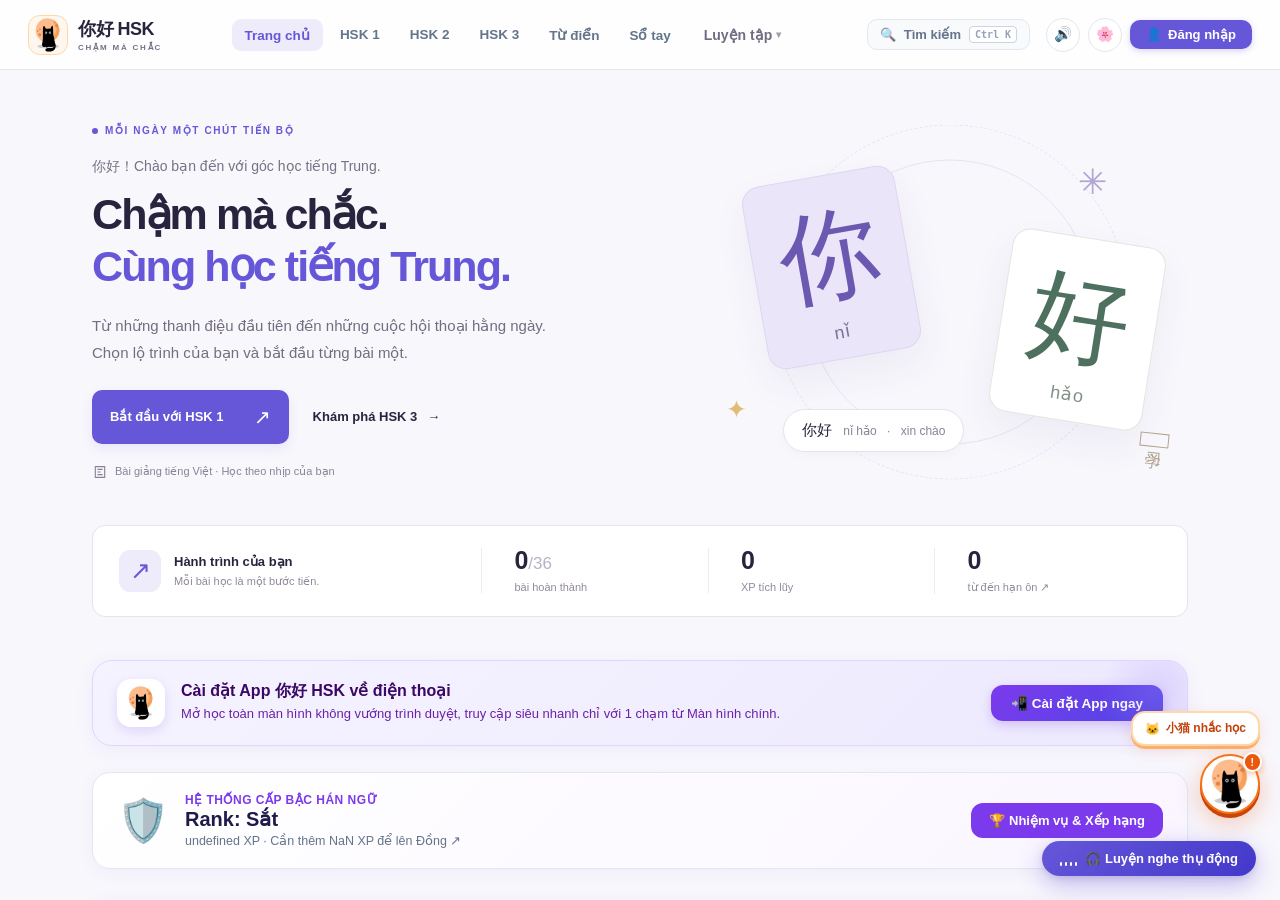
==== commit 29e1982c: "feat(branding): cap nhat toan bo icon web, favicon va PWA bang icon chu meo Tieu Mieu" ====
--- a/index.html
+++ b/index.html
@@ -3,16 +3,21 @@
 <head>
   <meta charset="utf-8">
   <meta name="viewport" content="width=device-width, initial-scale=1">
-  <meta name="theme-color" content="#6657d9">
+  <meta name="theme-color" content="#ea580c">
   <meta name="description" content="Góc tự học tiếng Trung với HSK 1, HSK 2 và HSK 3: bài giảng, flashcard, hội thoại, luyện tập và kiểm tra bằng tiếng Việt.">
   <meta property="og:type" content="website">
   <meta property="og:title" content="你好 HSK · Học tiếng Trung mỗi ngày">
   <meta property="og:description" content="Khóa học tiếng Trung HSK 1, HSK 2 và HSK 3: 36 bài học, flashcard SRS, hội thoại giáo trình và bài kiểm tra kèm giải thích.">
-  <meta property="og:image" content="/favicon.svg">
+  <meta property="og:image" content="/cat-notif-icon.png">
   <meta name="twitter:card" content="summary_large_image">
   <title>你好 HSK · Học tiếng Trung mỗi ngày</title>
   <link rel="icon" href="favicon.svg" type="image/svg+xml">
+  <link rel="icon" type="image/png" sizes="32x32" href="favicon-32x32.png">
+  <link rel="icon" type="image/png" sizes="16x16" href="favicon-16x16.png">
+  <link rel="icon" type="image/png" sizes="192x192" href="icon-192.png">
+  <link rel="shortcut icon" href="favicon.ico">
   <link rel="manifest" href="manifest.json">
+  <link rel="apple-touch-icon" sizes="180x180" href="apple-touch-icon.png">
   <link rel="apple-touch-icon" href="favicon.svg">
   <meta name="apple-mobile-web-app-capable" content="yes">
   <meta name="apple-mobile-web-app-status-bar-style" content="black-translucent">
@@ -57,7 +62,7 @@
   <div id="siteAnnouncementBanner" style="background:#fef3c7; border-bottom:1px solid #fde68a; color:#92400e; font-size:13px; font-weight:600; padding:8px 16px; text-align:center;" hidden></div>
   <div class="shell">
     <header class="top">
-      <a class="logo" href="#home" aria-label="你好 HSK — Trang chủ"><b lang="zh">中</b><span><strong>你好 HSK</strong><small>CHẬM MÀ CHẮC</small></span></a>
+      <a class="logo" href="#home" aria-label="你好 HSK — Trang chủ"><b class="logo-cat-box" style="background:#fff7ed; border:1.5px solid #fed7aa; border-radius:12px; width:40px; height:40px; display:grid; place-items:center; overflow:hidden; padding:2px; flex-shrink:0;"><img src="cat-notif-icon.png" alt="小猫" width="34" height="34" style="object-fit:contain; border-radius:8px;"></b><span><strong>你好 HSK</strong><small>CHẬM MÀ CHẮC</small></span></a>
       <nav class="site-nav" id="dynamicNav" aria-label="Điều hướng chính">
         <a href="#home" data-route="home" class="active" aria-current="page">Trang chủ</a>
         <a href="#hsk1" data-route="hsk1">HSK 1</a>
@@ -123,7 +128,7 @@
           <div class="pwa-home-banner" id="pwaHomeBanner">
             <div class="pwa-banner-left">
               <div class="pwa-app-icon">
-                <img src="favicon.svg" alt="你好 HSK" width="34" height="34">
+                <img src="cat-notif-icon.png" alt="你好 HSK" width="34" height="34" style="border-radius:8px;">
               </div>
               <div>
                 <strong>Cài đặt App 你好 HSK về điện thoại</strong>
--- a/enhancements.css
+++ b/enhancements.css
@@ -315,6 +315,7 @@
   user-select: none;
   pointer-events: none;
   animation: strokeBadgePop 0.22s ease-out;
+  z-index: 5;
 }
 .stroke-num-badge {
   font-size: 11px;
--- a/hsk-notification.css
+++ b/hsk-notification.css
@@ -1,28 +1,29 @@
 /**
- * NiHao HSK - Panda Mascot & Chinese Culture Notification System
- * Phong cách thiết kế độc quyền mang đậm dấu ấn Hán ngữ:
- * - Linh vật: Chú Gấu Trúc NiHao "Bao Bao" (大熊猫 🐼) biểu tượng quốc bảo Trung Hoa
- * - Họa tiết: Đèn lồng đỏ (红灯笼 🏮), Trúc xanh (竹子 🎋), Mây cát tường (祥云), Ấn triện son (印章)
- * - Màu sắc: Đỏ chu sa (#e11d48), Vàng kim (#f59e0b), Tím thạch anh (#6657d9), Xanh ngọc (#059669)
+ * NiHao HSK - Little Cat Mascot (小猫) & Chinese Culture Notification System
+ * Phong cách thiết kế Á Đông ấm áp kết hợp biểu tượng chú mèo Tiểu Miêu (小猫):
+ * - Linh vật: Chú mèo đen Tiểu Miêu (小猫 🐱) mắt hổ phách thông minh, nũng nịu nhắc học
+ * - Biểu tượng: Chú mèo ngắm trăng tròn (cat-moon) & Chú mèo con đáng yêu (cat-cute)
+ * - Tông màu: Vàng hổ phách (#f59e0b), Cam vầng trăng (#ea580c), Đỏ son (#e11d48), Đen tuyền (#0f172a)
  * - Nút bấm 3D nổi khối sang trọng, bóng đổ đậm chất Á Đông cao cấp
  */
 
 /* ================================================================
    1. PROMPT BANNER / GỢI Ý BẬT THÔNG BÁO TỰ ĐỘNG KHI VÀO WEB
    ================================================================ */
-.panda-prompt-banner {
+.panda-prompt-banner,
+.cat-prompt-banner {
   position: fixed;
   bottom: 24px;
   left: 50%;
   transform: translateX(-50%) translateY(140px);
   z-index: 10001;
   background: #ffffff;
-  border: 2.5px solid #fecdd3; /* Viền hồng chu sa nhẹ */
-  border-radius: 22px;
+  border: 2.5px solid #fed7aa; /* Viền cam hổ phách ấm áp */
+  border-radius: 24px;
   padding: 16px 20px;
   max-width: 520px;
   width: calc(100% - 32px);
-  box-shadow: 0 16px 36px rgba(225, 29, 72, 0.16), 0 4px 0 #fda4af;
+  box-shadow: 0 16px 36px rgba(234, 88, 12, 0.16), 0 4px 0 #fdba74;
   display: flex;
   align-items: center;
   gap: 16px;
@@ -32,24 +33,40 @@
   transition: transform 0.45s cubic-bezier(0.34, 1.56, 0.64, 1), opacity 0.3s ease;
 }
 
-.panda-prompt-banner.show {
+.panda-prompt-banner.show,
+.cat-prompt-banner.show {
   transform: translateX(-50%) translateY(0);
   opacity: 1;
   pointer-events: auto;
 }
 
-.panda-prompt-avatar {
-  width: 64px;
-  height: 64px;
+.panda-prompt-avatar,
+.cat-prompt-avatar {
+  width: 68px;
+  height: 68px;
   flex-shrink: 0;
-  filter: drop-shadow(0 4px 8px rgba(0, 0, 0, 0.12));
-  animation: pandaWiggle 3s infinite ease-in-out;
-}
-
-@keyframes pandaWiggle {
-  0%, 100% { transform: rotate(0deg); }
-  25% { transform: rotate(-6deg); }
-  75% { transform: rotate(6deg); }
+  background: radial-gradient(circle, #fff7ed 60%, #ffedd5 100%);
+  border: 2px solid #fed7aa;
+  border-radius: 18px;
+  display: flex;
+  align-items: center;
+  justify-content: center;
+  padding: 4px;
+  box-sizing: border-box;
+  filter: drop-shadow(0 4px 10px rgba(0, 0, 0, 0.1));
+}
+
+.cat-prompt-avatar-img {
+  width: 100%;
+  height: 100%;
+  object-fit: contain;
+  animation: catWiggle 3.2s infinite ease-in-out;
+}
+
+@keyframes catWiggle {
+  0%, 100% { transform: translateY(0) rotate(0deg); }
+  25% { transform: translateY(-3px) rotate(-4deg); }
+  75% { transform: translateY(-1px) rotate(4deg); }
 }
 
 .panda-prompt-content {
@@ -58,7 +75,7 @@
 }
 
 .panda-prompt-title {
-  margin: 0 0 3px;
+  margin: 0 0 4px;
   font-size: 15.5px;
   font-weight: 800;
   color: #1e293b;
@@ -80,8 +97,9 @@
   margin-top: 10px;
 }
 
-.panda-btn-allow {
-  background: linear-gradient(135deg, #e11d48, #be123c);
+.panda-btn-allow,
+.cat-btn-allow {
+  background: linear-gradient(135deg, #ea580c, #c2410c);
   color: #ffffff;
   border: none;
   padding: 8px 16px;
@@ -89,20 +107,22 @@
   font-size: 13px;
   font-weight: 800;
   cursor: pointer;
-  box-shadow: 0 3px 0 #9f1239;
+  box-shadow: 0 3px 0 #9a3412;
   display: inline-flex;
   align-items: center;
   gap: 6px;
   transition: all 0.15s ease;
 }
 
-.panda-btn-allow:hover {
+.panda-btn-allow:hover,
+.cat-btn-allow:hover {
   filter: brightness(1.08);
 }
 
-.panda-btn-allow:active {
+.panda-btn-allow:active,
+.cat-btn-allow:active {
   transform: translateY(3px);
-  box-shadow: 0 0 0 #9f1239;
+  box-shadow: 0 0 0 #9a3412;
 }
 
 .panda-btn-dismiss {
@@ -129,14 +149,15 @@
 }
 
 /* ================================================================
-   2. POPUP MODAL DIALOG - GẤU TRÚC NIHAO
+   2. POPUP MODAL DIALOG - TIỂU MIÊU (小猫)
    ================================================================ */
-.panda-popup-overlay {
+.panda-popup-overlay,
+.cat-popup-overlay {
   position: fixed;
   inset: 0;
-  background: rgba(15, 23, 42, 0.6);
-  backdrop-filter: blur(5px);
-  -webkit-backdrop-filter: blur(5px);
+  background: rgba(15, 23, 42, 0.65);
+  backdrop-filter: blur(6px);
+  -webkit-backdrop-filter: blur(6px);
   z-index: 10002;
   display: flex;
   align-items: center;
@@ -147,29 +168,32 @@
   transition: opacity 0.28s cubic-bezier(0.16, 1, 0.3, 1);
 }
 
-.panda-popup-overlay.active {
+.panda-popup-overlay.active,
+.cat-popup-overlay.active {
   opacity: 1;
   pointer-events: auto;
 }
 
-.panda-card {
+.panda-card,
+.cat-card {
   position: relative;
   background: #ffffff;
-  background-image: radial-gradient(#fff1f2 1px, transparent 1px);
+  background-image: radial-gradient(#fff7ed 1.2px, transparent 1.2px);
   background-size: 18px 18px;
   width: 100%;
   max-width: 450px;
-  border: 2.5px solid #fecdd3;
-  border-radius: 26px;
+  border: 2.5px solid #fed7aa;
+  border-radius: 28px;
   padding: 28px 24px 22px;
-  box-shadow: 0 20px 50px rgba(225, 29, 72, 0.18), 0 5px 0 #f43f5e;
+  box-shadow: 0 20px 50px rgba(234, 88, 12, 0.2), 0 5px 0 #f97316;
   text-align: center;
   transform: translateY(30px) scale(0.92);
   transition: transform 0.35s cubic-bezier(0.34, 1.56, 0.64, 1);
   box-sizing: border-box;
 }
 
-.panda-popup-overlay.active .panda-card {
+.panda-popup-overlay.active .panda-card,
+.cat-popup-overlay.active .cat-card {
   transform: translateY(0) scale(1);
 }
 
@@ -194,43 +218,56 @@
 }
 
 .panda-close-btn:hover {
-  background: #e11d48;
-  border-color: #be123c;
+  background: #ea580c;
+  border-color: #c2410c;
   color: #ffffff;
   transform: scale(1.08);
 }
 
-/* Khung linh vật Gấu Trúc */
-.panda-mascot-wrapper {
+/* Khung linh vật Tiểu Miêu */
+.panda-mascot-wrapper,
+.cat-mascot-wrapper {
   position: relative;
-  width: 130px;
-  height: 130px;
-  margin: -12px auto 14px;
-  display: flex;
-  align-items: center;
-  justify-content: center;
-}
-
-.panda-svg {
+  width: 145px;
+  height: 145px;
+  margin: -14px auto 12px;
+  display: flex;
+  align-items: center;
+  justify-content: center;
+}
+
+.cat-mascot-img {
   width: 100%;
   height: 100%;
-  filter: drop-shadow(0 8px 16px rgba(0, 0, 0, 0.12));
-  animation: pandaFloat 3s infinite ease-in-out;
-}
-
-@keyframes pandaFloat {
+  object-fit: contain;
+  filter: drop-shadow(0 10px 18px rgba(0, 0, 0, 0.16));
+  animation: catFloat 3.2s infinite ease-in-out;
+  cursor: pointer;
+  transition: transform 0.25s ease;
+}
+
+.cat-mascot-img:hover {
+  transform: scale(1.06);
+}
+
+.cat-mascot-img.moon-mode {
+  filter: drop-shadow(0 12px 24px rgba(234, 88, 12, 0.3));
+}
+
+@keyframes catFloat {
   0%, 100% { transform: translateY(0); }
-  50% { transform: translateY(-7px); }
+  50% { transform: translateY(-8px); }
 }
 
 /* Ấn triện đỏ vuông góc dưới linh vật */
-.panda-seal-badge {
+.panda-seal-badge,
+.cat-seal-badge {
   position: absolute;
   bottom: 0;
-  right: 8px;
+  right: 6px;
   background: #be123c;
   color: #fef08a;
-  border: 2px solid #fecdd3;
+  border: 2px solid #fed7aa;
   box-shadow: 0 3px 0 #881337;
   border-radius: 8px;
   padding: 3px 8px;
@@ -238,16 +275,17 @@
   font-weight: 900;
   font-family: STKaiti, KaiTi, 'KaiTi SC', serif;
   letter-spacing: 1px;
-  animation: pandaBadgePop 0.4s cubic-bezier(0.34, 1.56, 0.64, 1);
-}
-
-@keyframes pandaBadgePop {
+  animation: catBadgePop 0.4s cubic-bezier(0.34, 1.56, 0.64, 1);
+}
+
+@keyframes catBadgePop {
   0% { transform: scale(0); }
   100% { transform: scale(1); }
 }
 
 /* Bong bóng thoại phong cách Thư pháp Á Đông */
-.panda-bubble {
+.panda-bubble,
+.cat-bubble {
   position: relative;
   background: #fffaf5;
   border: 2px solid #fed7aa;
@@ -259,7 +297,9 @@
 }
 
 .panda-bubble::after,
-.panda-bubble::before {
+.panda-bubble::before,
+.cat-bubble::after,
+.cat-bubble::before {
   content: '';
   position: absolute;
   top: -12px;
@@ -272,7 +312,8 @@
   width: 0;
 }
 
-.panda-bubble::before {
+.panda-bubble::before,
+.cat-bubble::before {
   top: -15px;
   border-color: transparent transparent #fed7aa transparent;
 }
@@ -326,10 +367,10 @@
 }
 
 .panda-stat-pill.xp {
-  border-color: #ddd6fe;
-  color: #6d28d9;
-  background: #f5f3ff;
-  box-shadow: 0 3px 0 #ddd6fe;
+  border-color: #fde68a;
+  color: #b45309;
+  background: #fefce8;
+  box-shadow: 0 3px 0 #fde68a;
 }
 
 /* Nút bấm 3D nổi khối phong cách NiHao HSK */
@@ -358,36 +399,39 @@
   user-select: none;
 }
 
-/* Nút chính sắc Đỏ Chu Sa Hoàng Triều */
-.panda-btn-primary {
-  background: linear-gradient(135deg, #e11d48, #be123c);
-  color: #ffffff;
-  box-shadow: 0 4px 0 #9f1239;
-}
-
-.panda-btn-primary:hover {
-  filter: brightness(1.06);
-}
-
-.panda-btn-primary:active {
-  transform: translateY(4px);
-  box-shadow: 0 0 0 #9f1239;
-}
-
-/* Nút màu Cam Lửa Chuỗi ngày */
-.panda-btn-orange {
+/* Nút chính sắc Cam Vầng Trăng & Đỏ Hán Tự */
+.panda-btn-primary,
+.cat-btn-primary {
   background: linear-gradient(135deg, #ea580c, #c2410c);
   color: #ffffff;
   box-shadow: 0 4px 0 #9a3412;
 }
 
+.panda-btn-primary:hover,
+.cat-btn-primary:hover {
+  filter: brightness(1.08);
+}
+
+.panda-btn-primary:active,
+.cat-btn-primary:active {
+  transform: translateY(4px);
+  box-shadow: 0 0 0 #9a3412;
+}
+
+/* Nút màu Cam Lửa Chuỗi ngày */
+.panda-btn-orange {
+  background: linear-gradient(135deg, #f97316, #ea580c);
+  color: #ffffff;
+  box-shadow: 0 4px 0 #c2410c;
+}
+
 .panda-btn-orange:hover {
   filter: brightness(1.06);
 }
 
 .panda-btn-orange:active {
   transform: translateY(4px);
-  box-shadow: 0 0 0 #9a3412;
+  box-shadow: 0 0 0 #c2410c;
 }
 
 /* Nút phụ Viền Thư Pháp */
@@ -409,35 +453,48 @@
 }
 
 /* ================================================================
-   3. TOAST THÔNG BÁO GÓC MÀN HÌNH (GẤU TRÚC NIHAO)
+   3. TOAST THÔNG BÁO GÓC MÀN HÌNH (TIỂU MIÊU)
    ================================================================ */
-.panda-toast {
+.panda-toast,
+.cat-toast {
   position: fixed;
   bottom: 24px;
   right: 24px;
   z-index: 9999;
   background: #ffffff;
-  border: 2.5px solid #f43f5e;
-  border-radius: 20px;
+  border: 2.5px solid #f97316;
+  border-radius: 22px;
   padding: 14px 18px;
-  box-shadow: 0 14px 35px rgba(225, 29, 72, 0.16), 0 4px 0 #be123c;
+  box-shadow: 0 14px 35px rgba(234, 88, 12, 0.2), 0 4px 0 #ea580c;
   display: flex;
   align-items: center;
   gap: 14px;
-  max-width: 390px;
+  max-width: 400px;
   transform: translateX(120%);
   transition: transform 0.4s cubic-bezier(0.34, 1.56, 0.64, 1);
   box-sizing: border-box;
 }
 
-.panda-toast.show {
+.panda-toast.show,
+.cat-toast.show {
   transform: translateX(0);
 }
 
-.panda-toast-mascot {
-  width: 52px;
-  height: 52px;
+.panda-toast-mascot,
+.cat-toast-mascot {
+  width: 54px;
+  height: 54px;
   flex-shrink: 0;
+  display: flex;
+  align-items: center;
+  justify-content: center;
+}
+
+.cat-toast-img {
+  width: 100%;
+  height: 100%;
+  object-fit: contain;
+  filter: drop-shadow(0 4px 8px rgba(0, 0, 0, 0.12));
 }
 
 .panda-toast-content {
@@ -446,7 +503,7 @@
 }
 
 .panda-toast-title {
-  margin: 0 0 2px;
+  margin: 0 0 3px;
   font-size: 14.5px;
   font-weight: 800;
   color: #1e293b;
@@ -471,14 +528,15 @@
 }
 
 .panda-toast-close:hover {
-  color: #e11d48;
-  background: #ffe4e6;
+  color: #ea580c;
+  background: #ffedd5;
 }
 
 /* ================================================================
-   4. NÚT TRÒN LINH VẬT GẤU TRÚC GÓC PHẢI DƯỚI (FLOATING WIDGET)
+   4. NÚT TRÒN LINH VẬT TIỂU MIÊU GÓC PHẢI DƯỚI (FLOATING WIDGET)
    ================================================================ */
-.panda-floating-widget {
+.panda-floating-widget,
+.cat-floating-widget {
   position: fixed;
   bottom: 86px;
   right: 20px;
@@ -490,63 +548,74 @@
   pointer-events: none;
 }
 
-.panda-floating-btn {
+.panda-floating-btn,
+.cat-floating-btn {
   pointer-events: auto;
-  width: 56px;
-  height: 56px;
+  width: 60px;
+  height: 60px;
   border-radius: 50%;
   background: #ffffff;
-  border: 2.5px solid #f43f5e;
-  box-shadow: 0 8px 25px rgba(225, 29, 72, 0.28), 0 4px 0 #be123c;
-  cursor: pointer;
-  display: flex;
-  align-items: center;
-  justify-content: center;
-  padding: 5px;
+  border: 2.5px solid #f97316;
+  box-shadow: 0 8px 25px rgba(234, 88, 12, 0.32), 0 4px 0 #c2410c;
+  cursor: pointer;
+  display: flex;
+  align-items: center;
+  justify-content: center;
+  padding: 3px;
   box-sizing: border-box;
   transition: transform 0.2s cubic-bezier(0.34, 1.56, 0.64, 1);
   position: relative;
 }
 
-.panda-floating-btn:hover {
-  transform: scale(1.12) rotate(-5deg);
-}
-
-.panda-floating-btn:active {
+.panda-floating-btn:hover,
+.cat-floating-btn:hover {
+  transform: scale(1.14) rotate(-5deg);
+}
+
+.panda-floating-btn:active,
+.cat-floating-btn:active {
   transform: translateY(3px) scale(1.05);
-  box-shadow: 0 1px 0 #be123c;
+  box-shadow: 0 1px 0 #c2410c;
+}
+
+.cat-floating-icon {
+  width: 100%;
+  height: 100%;
+  object-fit: cover;
+  border-radius: 50%;
 }
 
 .panda-floating-badge {
   position: absolute;
   top: -4px;
   right: -4px;
-  background: #e11d48;
+  background: #ea580c;
   color: #ffffff;
   font-size: 10.5px;
   font-weight: 900;
   border-radius: 999px;
   padding: 2px 6px;
   border: 2px solid #ffffff;
-  box-shadow: 0 2px 6px rgba(225, 29, 72, 0.4);
-  animation: pandaPulse 1.8s infinite;
-}
-
-@keyframes pandaPulse {
+  box-shadow: 0 2px 6px rgba(234, 88, 12, 0.4);
+  animation: catPulse 1.8s infinite;
+}
+
+@keyframes catPulse {
   0%, 100% { transform: scale(1); }
   50% { transform: scale(1.15); }
 }
 
-.panda-floating-hint {
+.panda-floating-hint,
+.cat-floating-hint {
   pointer-events: auto;
   background: #ffffff;
-  border: 2px solid #fecdd3;
-  box-shadow: 0 4px 14px rgba(225, 29, 72, 0.12), 0 3px 0 #fda4af;
+  border: 2px solid #fed7aa;
+  box-shadow: 0 4px 14px rgba(234, 88, 12, 0.14), 0 3px 0 #fdba74;
   border-radius: 14px;
   padding: 7px 12px;
   font-size: 12px;
   font-weight: 800;
-  color: #be123c;
+  color: #c2410c;
   display: flex;
   align-items: center;
   gap: 6px;
@@ -555,7 +624,8 @@
 }
 
 @media (max-width: 600px) {
-  .panda-prompt-banner {
+  .panda-prompt-banner,
+  .cat-prompt-banner {
     bottom: 16px;
     padding: 14px 16px;
     flex-direction: column;
@@ -566,13 +636,14 @@
     width: 100%;
     justify-content: center;
   }
-  .panda-card {
-    border-radius: 20px;
+  .panda-card,
+  .cat-card {
+    border-radius: 22px;
     padding: 22px 18px 18px;
   }
-  .panda-floating-widget {
+  .panda-floating-widget,
+  .cat-floating-widget {
     bottom: 76px;
     right: 14px;
   }
 }
-
--- a/dictionary.css
+++ b/dictionary.css
@@ -37,6 +37,65 @@
   color: #6657d9;
   border-color: #6657d9;
   box-shadow: 0 4px 14px rgba(102, 87, 217, 0.16);
+}
+
+/* ================================================================
+   1.1 LEVEL FILTER PILLS (BỘ LỌC CẤP ĐỘ HSK 1, 2, 3)
+   ================================================================ */
+.dict-level-filter {
+  display: flex;
+  justify-content: center;
+  align-items: center;
+  gap: 8px;
+  flex-wrap: wrap;
+  margin: 16px 0 14px;
+}
+
+.dict-level-pill {
+  background: #f8fafc;
+  border: 1.5px solid #e2e8f0;
+  border-radius: 999px;
+  padding: 6px 14px;
+  font-size: 13px;
+  font-weight: 700;
+  color: #475569;
+  cursor: pointer;
+  transition: all 0.2s ease;
+}
+
+.dict-level-pill:hover {
+  background: #f1f5f9;
+  border-color: #cbd5e1;
+  color: #1e293b;
+}
+
+.dict-level-pill.active {
+  background: #6657d9;
+  border-color: #6657d9;
+  color: #ffffff;
+  box-shadow: 0 4px 12px rgba(102, 87, 217, 0.28);
+}
+
+.dict-load-more-btn {
+  display: block;
+  margin: 24px auto 12px;
+  padding: 10px 24px;
+  background: #ffffff;
+  border: 1.5px solid #cbd5e1;
+  border-radius: 12px;
+  font-size: 14px;
+  font-weight: 700;
+  color: #475569;
+  cursor: pointer;
+  transition: all 0.2s;
+  box-shadow: 0 2px 8px rgba(0, 0, 0, 0.04);
+}
+
+.dict-load-more-btn:hover {
+  background: #f8fafc;
+  border-color: #94a3b8;
+  color: #1e293b;
+  transform: translateY(-1px);
 }
 
 /* ================================================================
@@ -496,3 +555,4 @@
   line-height: 1.5;
   margin: 4px 0 0;
 }
+
